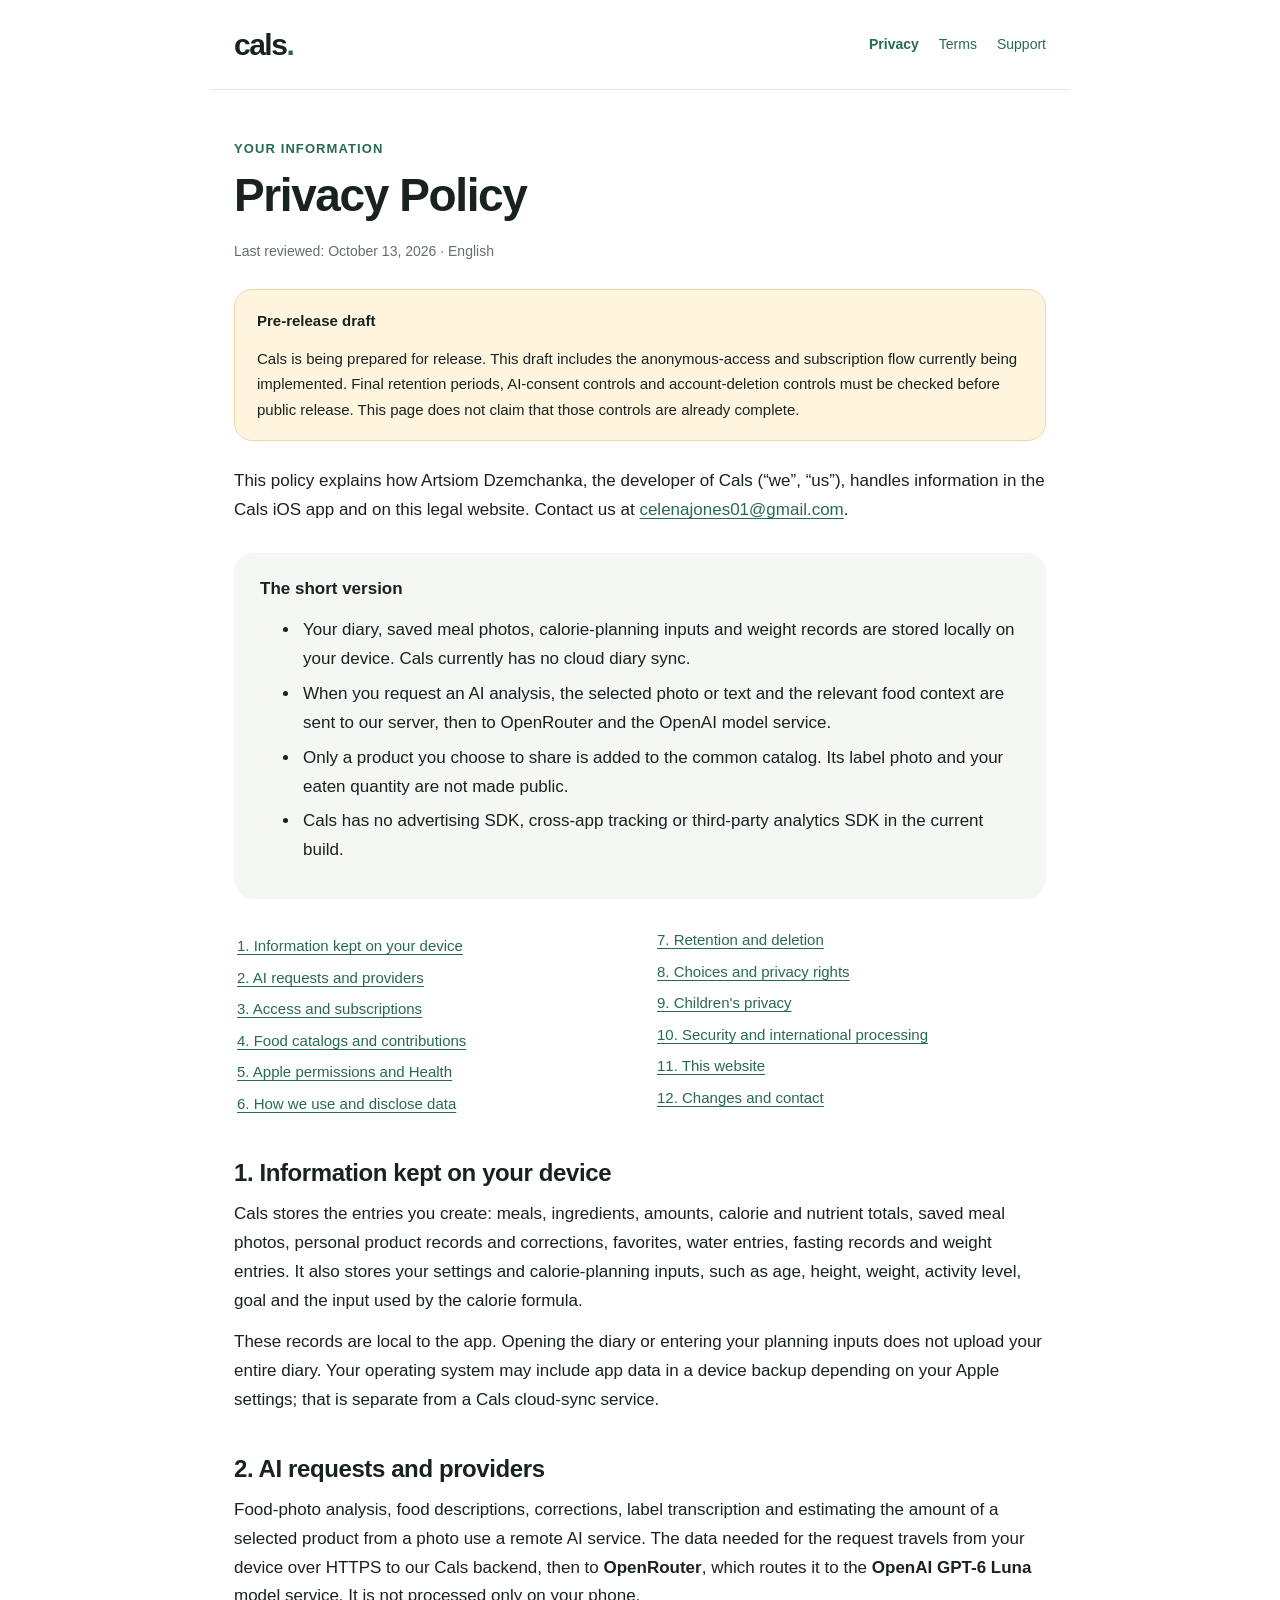
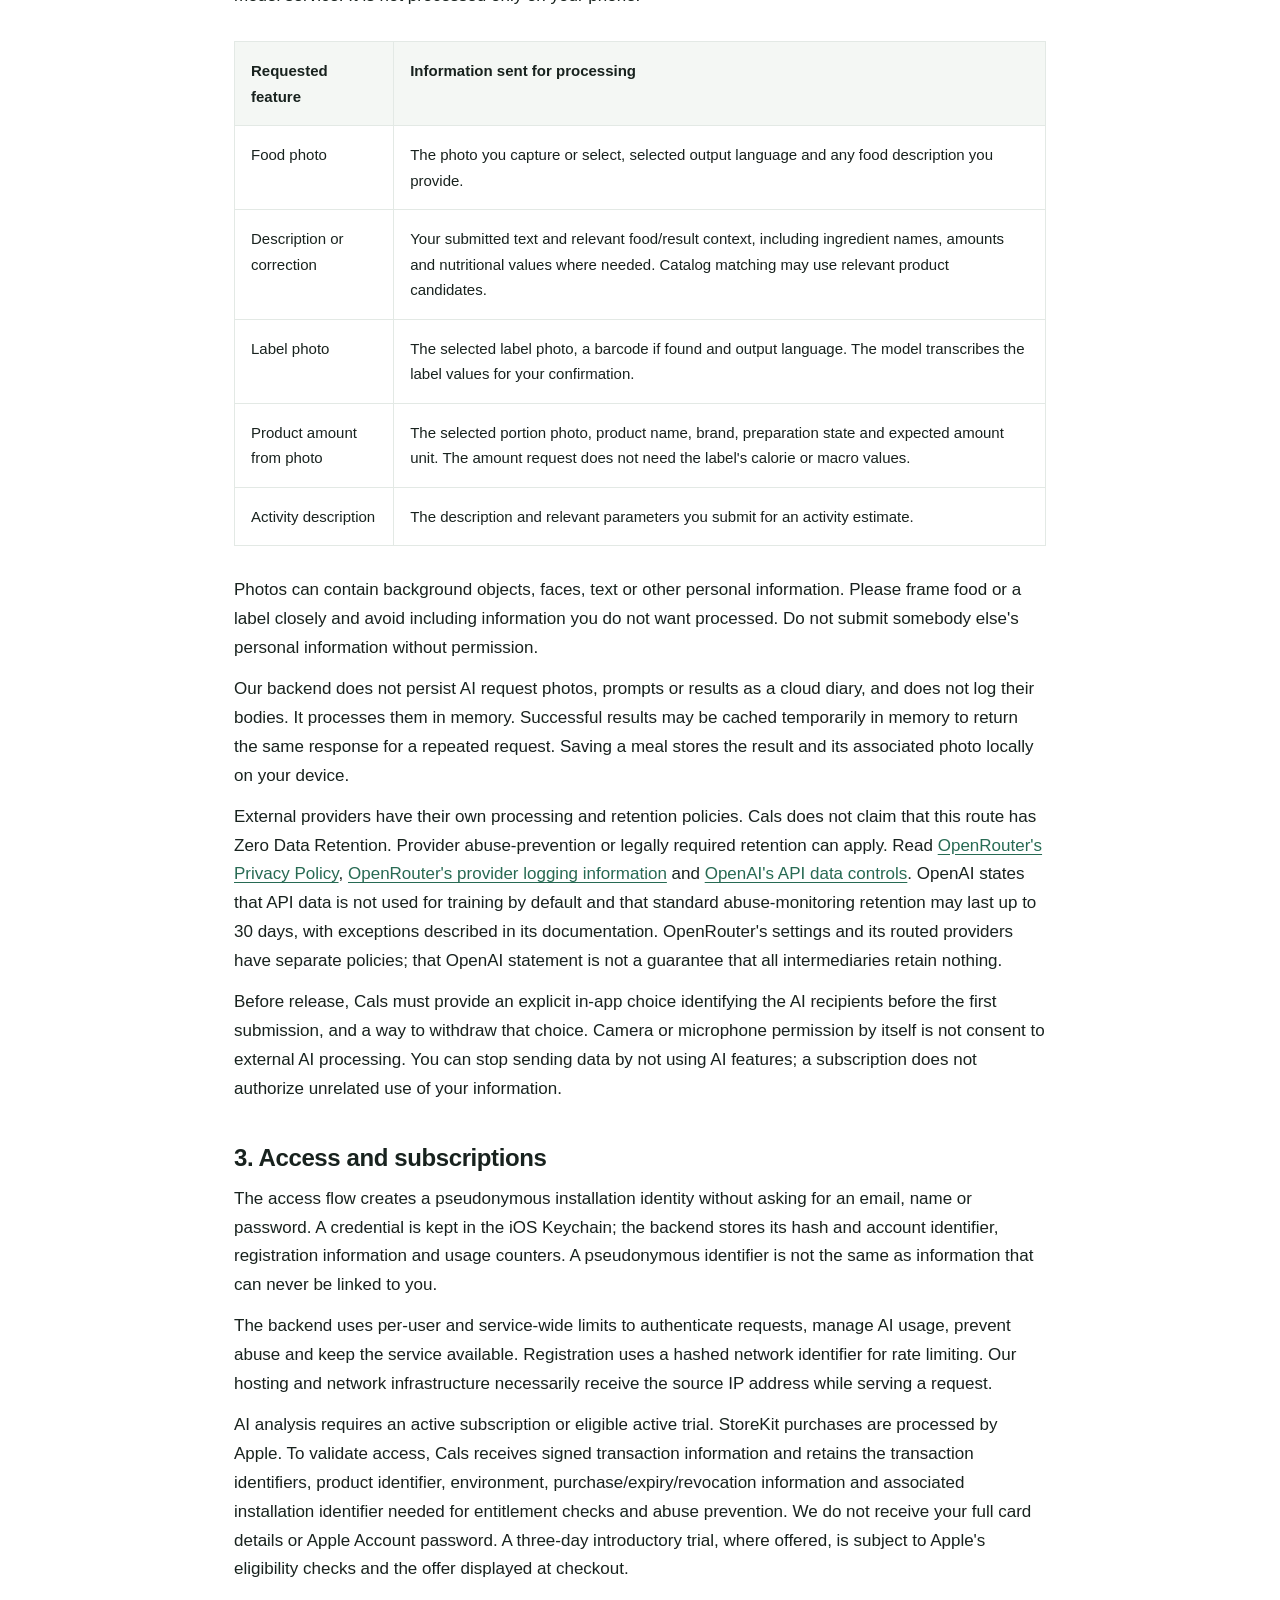
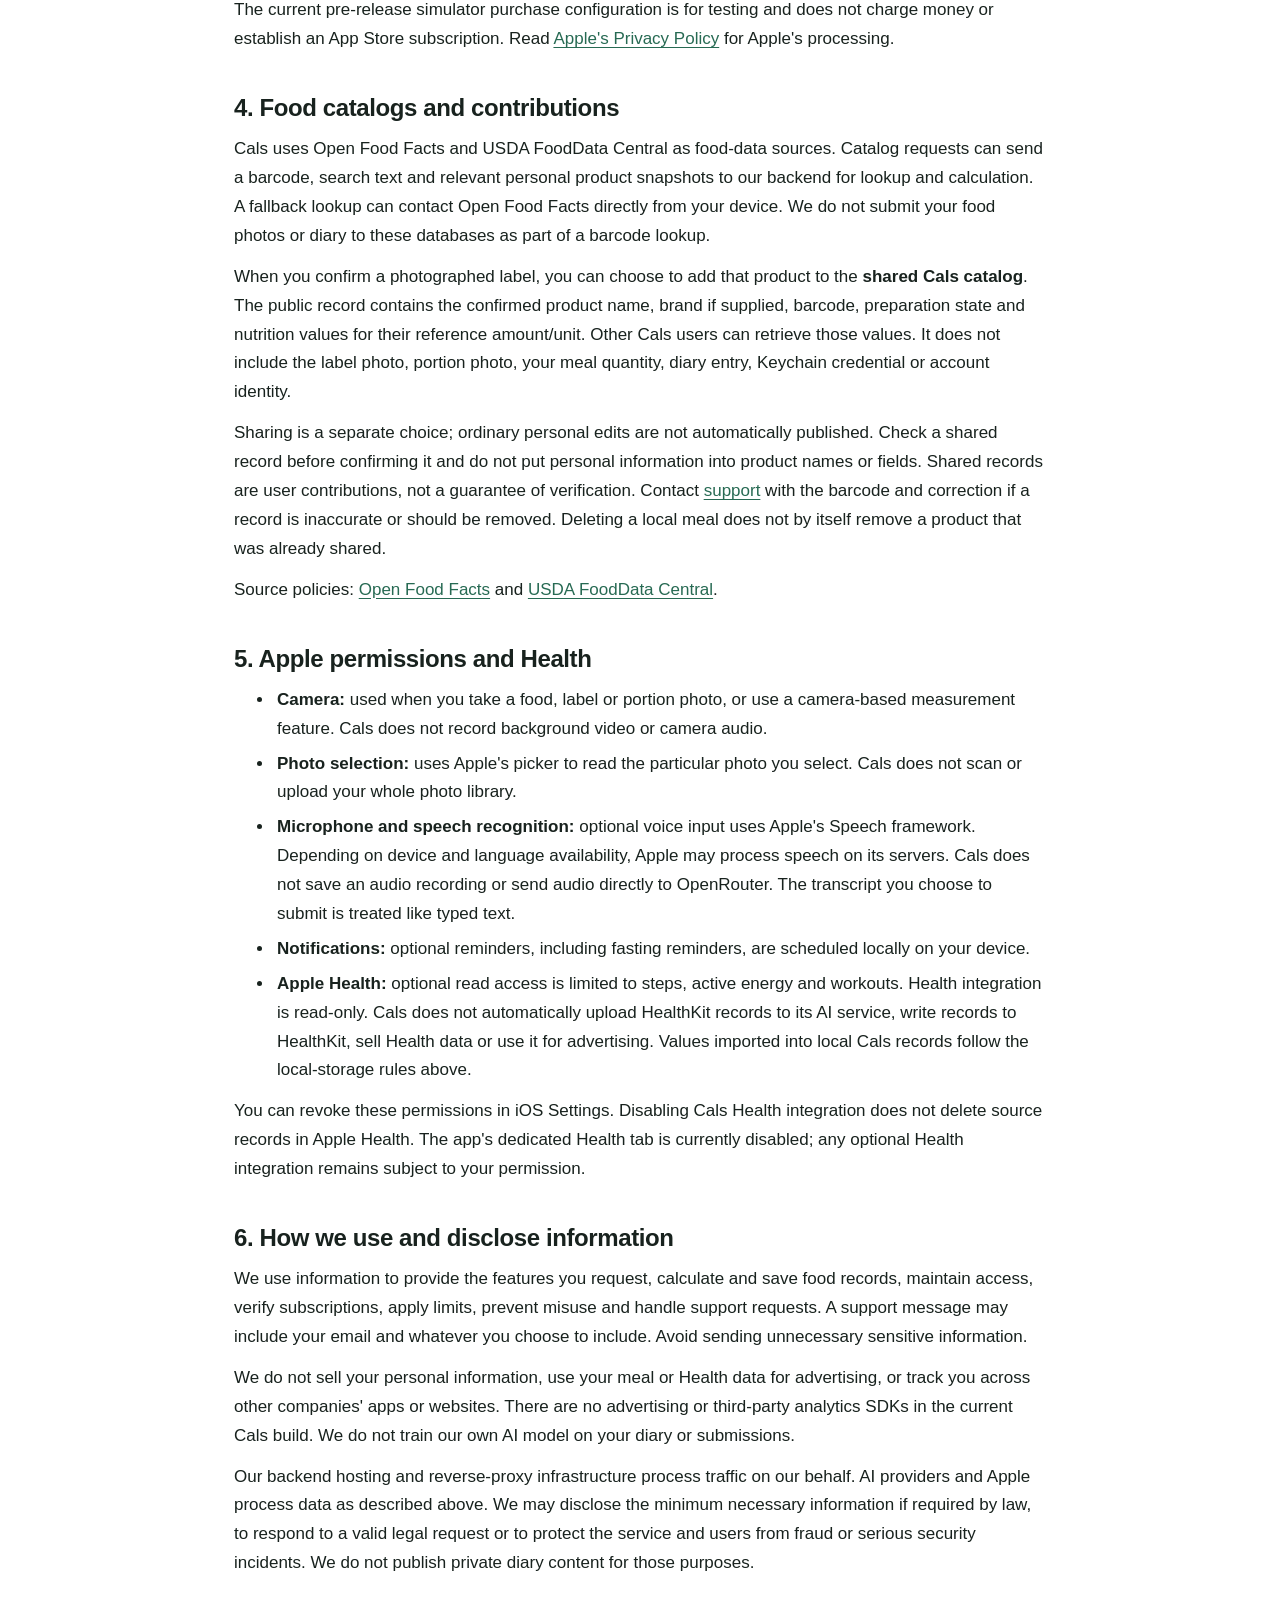
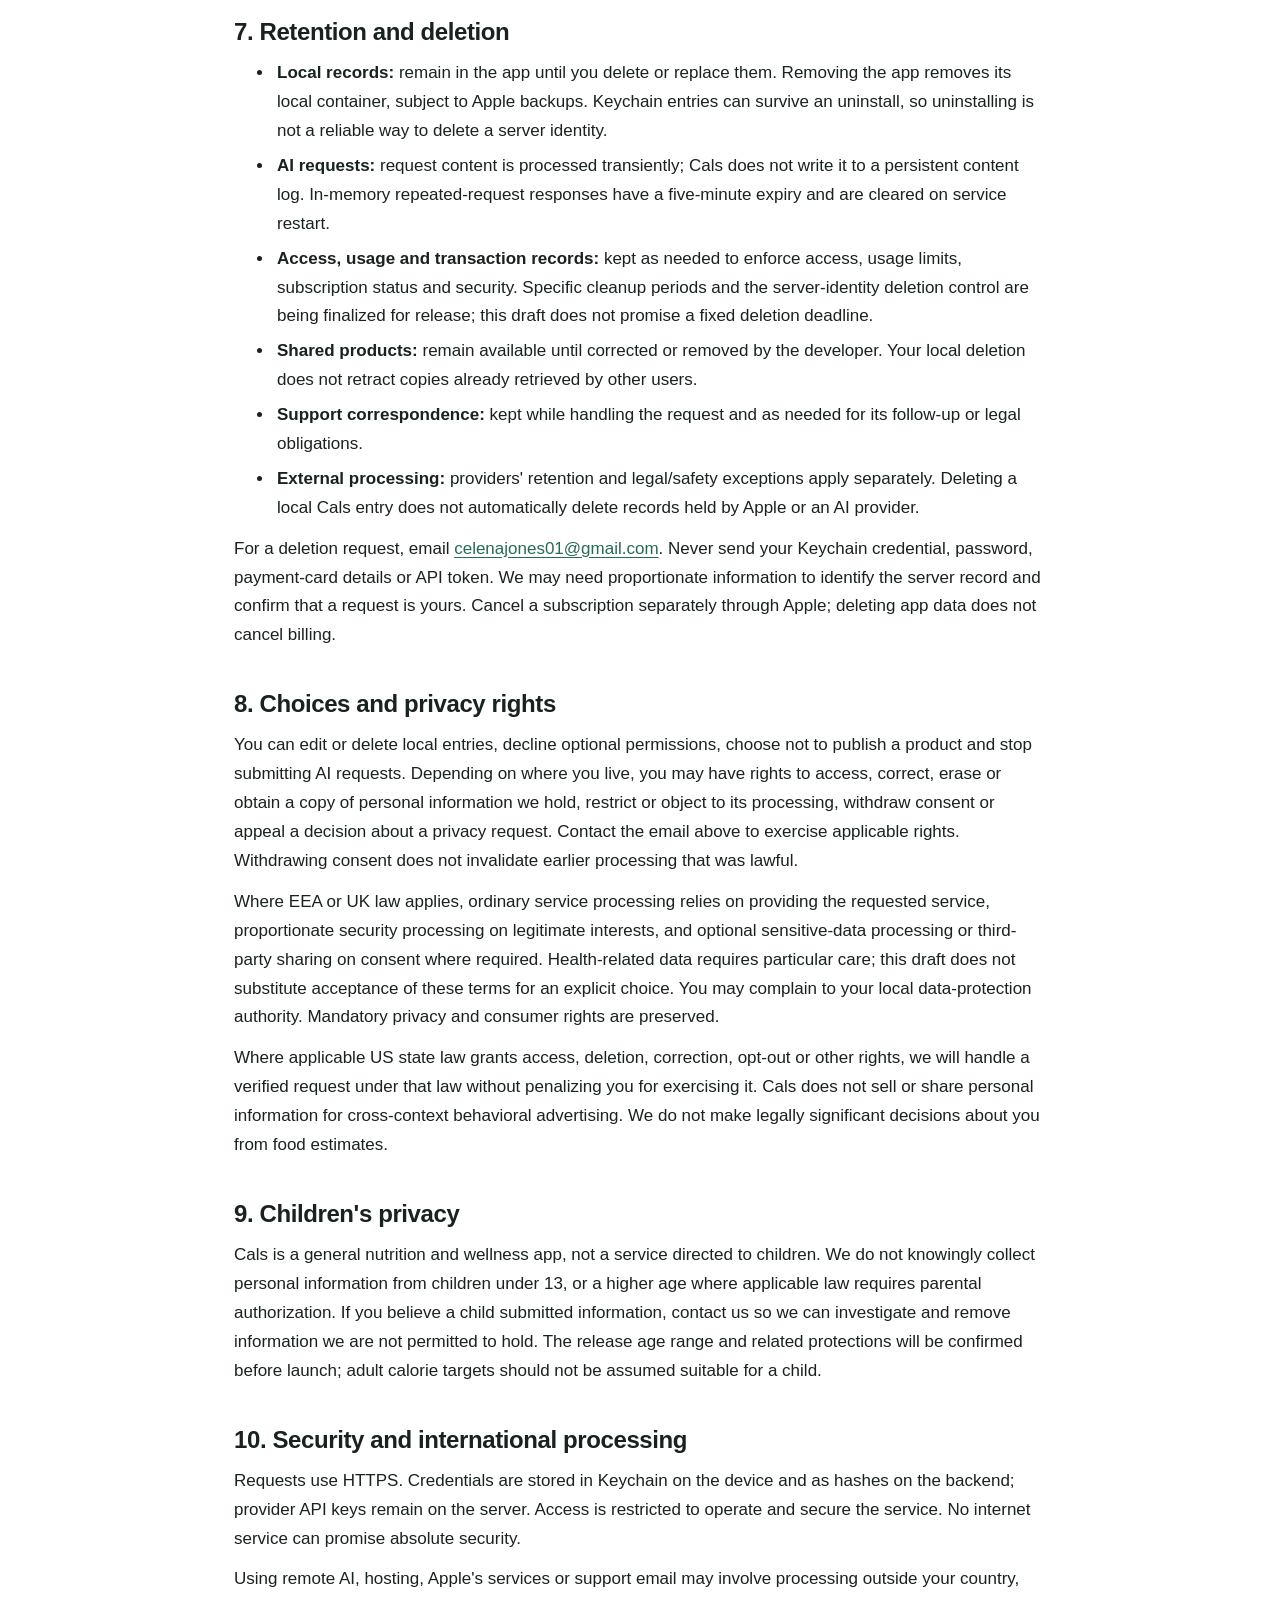
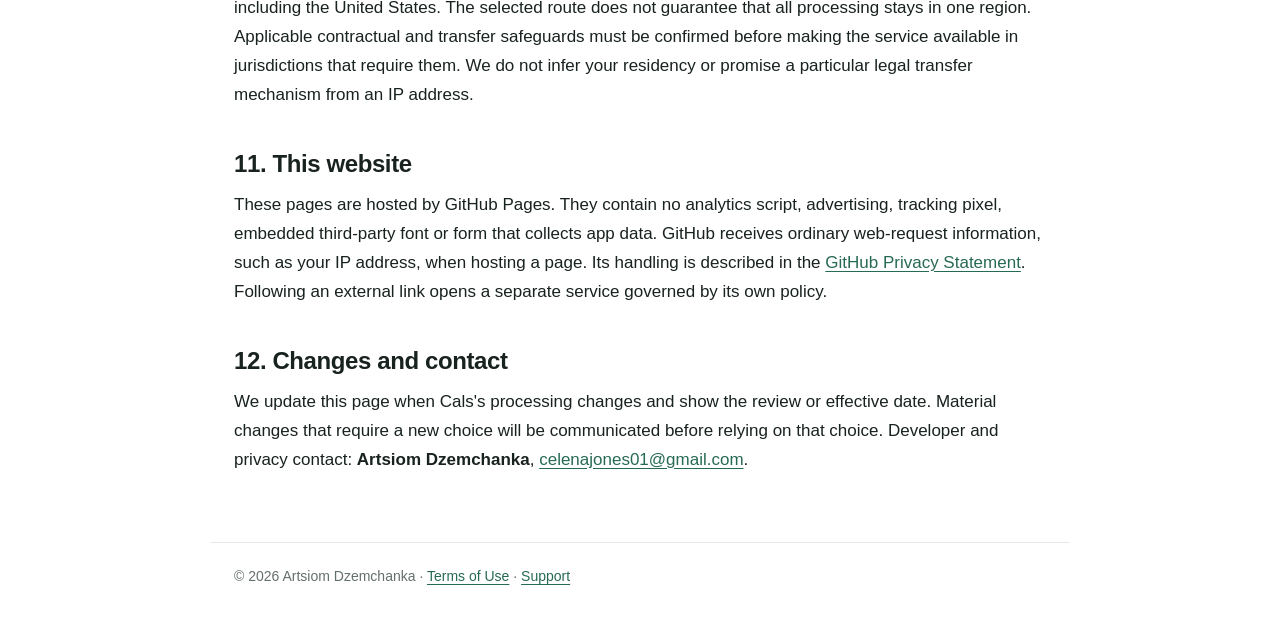
==== privacy.html @ bc52d208 "Publish Cals pre-release privacy, terms and support pages" ====
<!doctype html>
<html lang="en">
<head>
  <meta charset="utf-8"><meta name="viewport" content="width=device-width, initial-scale=1">
  <meta name="description" content="How the Cals nutrition app handles local diary data, AI requests, product contributions and subscriptions.">
  <meta name="robots" content="noindex, nofollow"><meta name="referrer" content="no-referrer">
  <title>Cals · Privacy Policy</title><link rel="stylesheet" href="styles.css">
</head>
<body>
<a class="skip" href="#main">Skip to content</a>
<header><a class="brand" href="index.html">cals<span>.</span></a><nav aria-label="Main"><a href="privacy.html" aria-current="page">Privacy</a><a href="terms.html">Terms</a><a href="support.html">Support</a></nav></header>
<main id="main">
<p class="eyebrow">Your information</p><h1>Privacy Policy</h1>
<p class="meta">Last reviewed: October 13, 2026 · English</p>
<div class="notice"><strong>Pre-release draft</strong><p>Cals is being prepared for release. This draft includes the anonymous-access and subscription flow currently being implemented. Final retention periods, AI-consent controls and account-deletion controls must be checked before public release. This page does not claim that those controls are already complete.</p></div>
<p>This policy explains how Artsiom Dzemchanka, the developer of Cals (“we”, “us”), handles information in the Cals iOS app and on this legal website. Contact us at <a href="mailto:celenajones01@gmail.com">celenajones01@gmail.com</a>.</p>
<div class="summary"><p><strong>The short version</strong></p><ul><li>Your diary, saved meal photos, calorie-planning inputs and weight records are stored locally on your device. Cals currently has no cloud diary sync.</li><li>When you request an AI analysis, the selected photo or text and the relevant food context are sent to our server, then to OpenRouter and the OpenAI model service.</li><li>Only a product you choose to share is added to the common catalog. Its label photo and your eaten quantity are not made public.</li><li>Cals has no advertising SDK, cross-app tracking or third-party analytics SDK in the current build.</li></ul></div>
<ul class="toc" aria-label="Contents"><li><a href="#local">1. Information kept on your device</a></li><li><a href="#ai">2. AI requests and providers</a></li><li><a href="#access">3. Access and subscriptions</a></li><li><a href="#catalog">4. Food catalogs and contributions</a></li><li><a href="#permissions">5. Apple permissions and Health</a></li><li><a href="#use">6. How we use and disclose data</a></li><li><a href="#retention">7. Retention and deletion</a></li><li><a href="#rights">8. Choices and privacy rights</a></li><li><a href="#children">9. Children's privacy</a></li><li><a href="#transfers">10. Security and international processing</a></li><li><a href="#website">11. This website</a></li><li><a href="#changes">12. Changes and contact</a></li></ul>
<section id="local"><h2>1. Information kept on your device</h2>
<p>Cals stores the entries you create: meals, ingredients, amounts, calorie and nutrient totals, saved meal photos, personal product records and corrections, favorites, water entries, fasting records and weight entries. It also stores your settings and calorie-planning inputs, such as age, height, weight, activity level, goal and the input used by the calorie formula.</p>
<p>These records are local to the app. Opening the diary or entering your planning inputs does not upload your entire diary. Your operating system may include app data in a device backup depending on your Apple settings; that is separate from a Cals cloud-sync service.</p>
</section>
<section id="ai"><h2>2. AI requests and providers</h2>
<p>Food-photo analysis, food descriptions, corrections, label transcription and estimating the amount of a selected product from a photo use a remote AI service. The data needed for the request travels from your device over HTTPS to our Cals backend, then to <strong>OpenRouter</strong>, which routes it to the <strong>OpenAI GPT-6 Luna</strong> model service. It is not processed only on your phone.</p>
<div class="table-wrap"><table><thead><tr><th>Requested feature</th><th>Information sent for processing</th></tr></thead><tbody>
<tr><td>Food photo</td><td>The photo you capture or select, selected output language and any food description you provide.</td></tr>
<tr><td>Description or correction</td><td>Your submitted text and relevant food/result context, including ingredient names, amounts and nutritional values where needed. Catalog matching may use relevant product candidates.</td></tr>
<tr><td>Label photo</td><td>The selected label photo, a barcode if found and output language. The model transcribes the label values for your confirmation.</td></tr>
<tr><td>Product amount from photo</td><td>The selected portion photo, product name, brand, preparation state and expected amount unit. The amount request does not need the label's calorie or macro values.</td></tr>
<tr><td>Activity description</td><td>The description and relevant parameters you submit for an activity estimate.</td></tr>
</tbody></table></div>
<p>Photos can contain background objects, faces, text or other personal information. Please frame food or a label closely and avoid including information you do not want processed. Do not submit somebody else's personal information without permission.</p>
<p>Our backend does not persist AI request photos, prompts or results as a cloud diary, and does not log their bodies. It processes them in memory. Successful results may be cached temporarily in memory to return the same response for a repeated request. Saving a meal stores the result and its associated photo locally on your device.</p>
<p>External providers have their own processing and retention policies. Cals does not claim that this route has Zero Data Retention. Provider abuse-prevention or legally required retention can apply. Read <a href="https://openrouter.ai/privacy">OpenRouter's Privacy Policy</a>, <a href="https://openrouter.ai/docs/guides/privacy/provider-logging">OpenRouter's provider logging information</a> and <a href="https://developers.openai.com/api/docs/guides/your-data">OpenAI's API data controls</a>. OpenAI states that API data is not used for training by default and that standard abuse-monitoring retention may last up to 30 days, with exceptions described in its documentation. OpenRouter's settings and its routed providers have separate policies; that OpenAI statement is not a guarantee that all intermediaries retain nothing.</p>
<p>Before release, Cals must provide an explicit in-app choice identifying the AI recipients before the first submission, and a way to withdraw that choice. Camera or microphone permission by itself is not consent to external AI processing. You can stop sending data by not using AI features; a subscription does not authorize unrelated use of your information.</p>
</section>
<section id="access"><h2>3. Access and subscriptions</h2>
<p>The access flow creates a pseudonymous installation identity without asking for an email, name or password. A credential is kept in the iOS Keychain; the backend stores its hash and account identifier, registration information and usage counters. A pseudonymous identifier is not the same as information that can never be linked to you.</p>
<p>The backend uses per-user and service-wide limits to authenticate requests, manage AI usage, prevent abuse and keep the service available. Registration uses a hashed network identifier for rate limiting. Our hosting and network infrastructure necessarily receive the source IP address while serving a request.</p>
<p>AI analysis requires an active subscription or eligible active trial. StoreKit purchases are processed by Apple. To validate access, Cals receives signed transaction information and retains the transaction identifiers, product identifier, environment, purchase/expiry/revocation information and associated installation identifier needed for entitlement checks and abuse prevention. We do not receive your full card details or Apple Account password. A three-day introductory trial, where offered, is subject to Apple's eligibility checks and the offer displayed at checkout.</p>
<p>The current pre-release simulator purchase configuration is for testing and does not charge money or establish an App Store subscription. Read <a href="https://www.apple.com/legal/privacy/">Apple's Privacy Policy</a> for Apple's processing.</p>
</section>
<section id="catalog"><h2>4. Food catalogs and contributions</h2>
<p>Cals uses Open Food Facts and USDA FoodData Central as food-data sources. Catalog requests can send a barcode, search text and relevant personal product snapshots to our backend for lookup and calculation. A fallback lookup can contact Open Food Facts directly from your device. We do not submit your food photos or diary to these databases as part of a barcode lookup.</p>
<p>When you confirm a photographed label, you can choose to add that product to the <strong>shared Cals catalog</strong>. The public record contains the confirmed product name, brand if supplied, barcode, preparation state and nutrition values for their reference amount/unit. Other Cals users can retrieve those values. It does not include the label photo, portion photo, your meal quantity, diary entry, Keychain credential or account identity.</p>
<p>Sharing is a separate choice; ordinary personal edits are not automatically published. Check a shared record before confirming it and do not put personal information into product names or fields. Shared records are user contributions, not a guarantee of verification. Contact <a href="mailto:celenajones01@gmail.com?subject=Cals%20catalog%20record">support</a> with the barcode and correction if a record is inaccurate or should be removed. Deleting a local meal does not by itself remove a product that was already shared.</p>
<p>Source policies: <a href="https://world.openfoodfacts.org/privacy">Open Food Facts</a> and <a href="https://fdc.nal.usda.gov/">USDA FoodData Central</a>.</p>
</section>
<section id="permissions"><h2>5. Apple permissions and Health</h2>
<ul><li><strong>Camera:</strong> used when you take a food, label or portion photo, or use a camera-based measurement feature. Cals does not record background video or camera audio.</li><li><strong>Photo selection:</strong> uses Apple's picker to read the particular photo you select. Cals does not scan or upload your whole photo library.</li><li><strong>Microphone and speech recognition:</strong> optional voice input uses Apple's Speech framework. Depending on device and language availability, Apple may process speech on its servers. Cals does not save an audio recording or send audio directly to OpenRouter. The transcript you choose to submit is treated like typed text.</li><li><strong>Notifications:</strong> optional reminders, including fasting reminders, are scheduled locally on your device.</li><li><strong>Apple Health:</strong> optional read access is limited to steps, active energy and workouts. Health integration is read-only. Cals does not automatically upload HealthKit records to its AI service, write records to HealthKit, sell Health data or use it for advertising. Values imported into local Cals records follow the local-storage rules above.</li></ul>
<p>You can revoke these permissions in iOS Settings. Disabling Cals Health integration does not delete source records in Apple Health. The app's dedicated Health tab is currently disabled; any optional Health integration remains subject to your permission.</p>
</section>
<section id="use"><h2>6. How we use and disclose information</h2>
<p>We use information to provide the features you request, calculate and save food records, maintain access, verify subscriptions, apply limits, prevent misuse and handle support requests. A support message may include your email and whatever you choose to include. Avoid sending unnecessary sensitive information.</p>
<p>We do not sell your personal information, use your meal or Health data for advertising, or track you across other companies' apps or websites. There are no advertising or third-party analytics SDKs in the current Cals build. We do not train our own AI model on your diary or submissions.</p>
<p>Our backend hosting and reverse-proxy infrastructure process traffic on our behalf. AI providers and Apple process data as described above. We may disclose the minimum necessary information if required by law, to respond to a valid legal request or to protect the service and users from fraud or serious security incidents. We do not publish private diary content for those purposes.</p>
</section>
<section id="retention"><h2>7. Retention and deletion</h2>
<ul><li><strong>Local records:</strong> remain in the app until you delete or replace them. Removing the app removes its local container, subject to Apple backups. Keychain entries can survive an uninstall, so uninstalling is not a reliable way to delete a server identity.</li><li><strong>AI requests:</strong> request content is processed transiently; Cals does not write it to a persistent content log. In-memory repeated-request responses have a five-minute expiry and are cleared on service restart.</li><li><strong>Access, usage and transaction records:</strong> kept as needed to enforce access, usage limits, subscription status and security. Specific cleanup periods and the server-identity deletion control are being finalized for release; this draft does not promise a fixed deletion deadline.</li><li><strong>Shared products:</strong> remain available until corrected or removed by the developer. Your local deletion does not retract copies already retrieved by other users.</li><li><strong>Support correspondence:</strong> kept while handling the request and as needed for its follow-up or legal obligations.</li><li><strong>External processing:</strong> providers' retention and legal/safety exceptions apply separately. Deleting a local Cals entry does not automatically delete records held by Apple or an AI provider.</li></ul>
<p>For a deletion request, email <a href="mailto:celenajones01@gmail.com?subject=Cals%20privacy%20request">celenajones01@gmail.com</a>. Never send your Keychain credential, password, payment-card details or API token. We may need proportionate information to identify the server record and confirm that a request is yours. Cancel a subscription separately through Apple; deleting app data does not cancel billing.</p>
</section>
<section id="rights"><h2>8. Choices and privacy rights</h2>
<p>You can edit or delete local entries, decline optional permissions, choose not to publish a product and stop submitting AI requests. Depending on where you live, you may have rights to access, correct, erase or obtain a copy of personal information we hold, restrict or object to its processing, withdraw consent or appeal a decision about a privacy request. Contact the email above to exercise applicable rights. Withdrawing consent does not invalidate earlier processing that was lawful.</p>
<p>Where EEA or UK law applies, ordinary service processing relies on providing the requested service, proportionate security processing on legitimate interests, and optional sensitive-data processing or third-party sharing on consent where required. Health-related data requires particular care; this draft does not substitute acceptance of these terms for an explicit choice. You may complain to your local data-protection authority. Mandatory privacy and consumer rights are preserved.</p>
<p>Where applicable US state law grants access, deletion, correction, opt-out or other rights, we will handle a verified request under that law without penalizing you for exercising it. Cals does not sell or share personal information for cross-context behavioral advertising. We do not make legally significant decisions about you from food estimates.</p>
</section>
<section id="children"><h2>9. Children's privacy</h2>
<p>Cals is a general nutrition and wellness app, not a service directed to children. We do not knowingly collect personal information from children under 13, or a higher age where applicable law requires parental authorization. If you believe a child submitted information, contact us so we can investigate and remove information we are not permitted to hold. The release age range and related protections will be confirmed before launch; adult calorie targets should not be assumed suitable for a child.</p>
</section>
<section id="transfers"><h2>10. Security and international processing</h2>
<p>Requests use HTTPS. Credentials are stored in Keychain on the device and as hashes on the backend; provider API keys remain on the server. Access is restricted to operate and secure the service. No internet service can promise absolute security.</p>
<p>Using remote AI, hosting, Apple's services or support email may involve processing outside your country, including the United States. The selected route does not guarantee that all processing stays in one region. Applicable contractual and transfer safeguards must be confirmed before making the service available in jurisdictions that require them. We do not infer your residency or promise a particular legal transfer mechanism from an IP address.</p>
</section>
<section id="website"><h2>11. This website</h2>
<p>These pages are hosted by GitHub Pages. They contain no analytics script, advertising, tracking pixel, embedded third-party font or form that collects app data. GitHub receives ordinary web-request information, such as your IP address, when hosting a page. Its handling is described in the <a href="https://docs.github.com/en/site-policy/privacy-policies/github-general-privacy-statement">GitHub Privacy Statement</a>. Following an external link opens a separate service governed by its own policy.</p>
</section>
<section id="changes"><h2>12. Changes and contact</h2>
<p>We update this page when Cals's processing changes and show the review or effective date. Material changes that require a new choice will be communicated before relying on that choice. Developer and privacy contact: <strong>Artsiom Dzemchanka</strong>, <a href="mailto:celenajones01@gmail.com">celenajones01@gmail.com</a>.</p>
</section>
</main><footer>© 2026 Artsiom Dzemchanka · <a href="terms.html">Terms of Use</a> · <a href="support.html">Support</a></footer>
</body></html>
---- styles.css ----
:root { color-scheme: light; --ink: #18221e; --muted: #64706a; --green: #276a53; --line: #e3e9e5; --paper: #fff; --wash: #f4f7f4; }
* { box-sizing: border-box; }
html { scroll-behavior: smooth; }
body { margin: 0; color: var(--ink); background: var(--paper); font: 17px/1.7 -apple-system, BlinkMacSystemFont, "Segoe UI", sans-serif; }
a { color: var(--green); text-underline-offset: 3px; overflow-wrap: anywhere; }
a:hover { text-decoration-thickness: 2px; }
a:focus-visible { outline: 3px solid #b5d7c5; outline-offset: 4px; border-radius: 4px; }
.skip { position: absolute; left: -10000px; }
.skip:focus { left: 1rem; top: 1rem; background: white; padding: .5rem 1rem; z-index: 2; }
header, main, footer { max-width: 860px; margin: 0 auto; padding-left: 24px; padding-right: 24px; }
header { display: flex; align-items: center; justify-content: space-between; gap: 18px; min-height: 90px; border-bottom: 1px solid var(--line); }
.brand { font-size: 30px; font-weight: 750; letter-spacing: -1.5px; color: var(--ink); text-decoration: none; }
.brand span { color: var(--green); }
nav { display: flex; flex-wrap: wrap; gap: 20px; font-size: 14px; }
nav a { text-decoration: none; padding: 8px 0; }
nav a[aria-current="page"] { font-weight: 700; }
main { padding-top: 48px; padding-bottom: 56px; }
.eyebrow { color: var(--green); font-size: 13px; font-weight: 700; letter-spacing: 1.1px; text-transform: uppercase; margin: 0 0 10px; }
h1 { font-size: clamp(32px, 6vw, 46px); line-height: 1.12; letter-spacing: -1.4px; margin: 0 0 18px; }
h2 { font-size: 24px; line-height: 1.3; letter-spacing: -.4px; margin: 38px 0 12px; }
h3 { font-size: 19px; margin: 24px 0 8px; }
p, ul, ol { margin: 12px 0; }
li { padding-left: 3px; margin: 6px 0; }
.meta, footer, .small { color: var(--muted); font-size: 14px; }
.notice { background: #fff5df; border: 1px solid #efd6a7; border-radius: 18px; padding: 18px 22px; margin: 26px 0; font-size: 15px; }
.summary { background: var(--wash); border-radius: 20px; padding: 22px 26px; margin: 28px 0; }
.summary p:first-child, .notice p:first-child { margin-top: 0; }
.summary p:last-child, .notice p:last-child { margin-bottom: 0; }
.toc { padding: 0; list-style: none; columns: 2; column-gap: 28px; font-size: 15px; }
.toc li { break-inside: avoid; }
.table-wrap { overflow-x: auto; }
table { width: 100%; border-collapse: collapse; font-size: 15px; margin: 18px 0; }
th { text-align: left; background: var(--wash); }
th, td { padding: 16px; border: 1px solid var(--line); vertical-align: top; }
.cards { display: grid; grid-template-columns: repeat(2, minmax(0, 1fr)); gap: 16px; margin: 32px 0; }
.card { display: block; padding: 24px; border: 1px solid var(--line); border-radius: 20px; text-decoration: none; color: var(--ink); }
.card:hover { background: var(--wash); }
.card strong { display: block; font-size: 21px; margin-bottom: 8px; }
.card span { font-size: 15px; color: var(--muted); }
footer { padding-top: 22px; padding-bottom: 28px; border-top: 1px solid var(--line); }
section { scroll-margin-top: 24px; }
@media (max-width: 560px) { body { font-size: 16px; } header { align-items: flex-start; padding-top: 18px; padding-bottom: 18px; min-height: 0; } nav { max-width: 220px; justify-content: flex-end; gap: 5px 16px; } main { padding-top: 32px; } .toc { columns: 1; } .cards { grid-template-columns: 1fr; } th, td { padding: 11px; } .summary { padding: 18px; } }
@media print { header, .skip, .toc { display: none; } main { padding: 0; max-width: none; } body { font-size: 11pt; } h1 { font-size: 24pt; } h2 { break-after: avoid; font-size: 15pt; } a { color: inherit; } .notice, .summary { border: 1px solid #ccc; } }
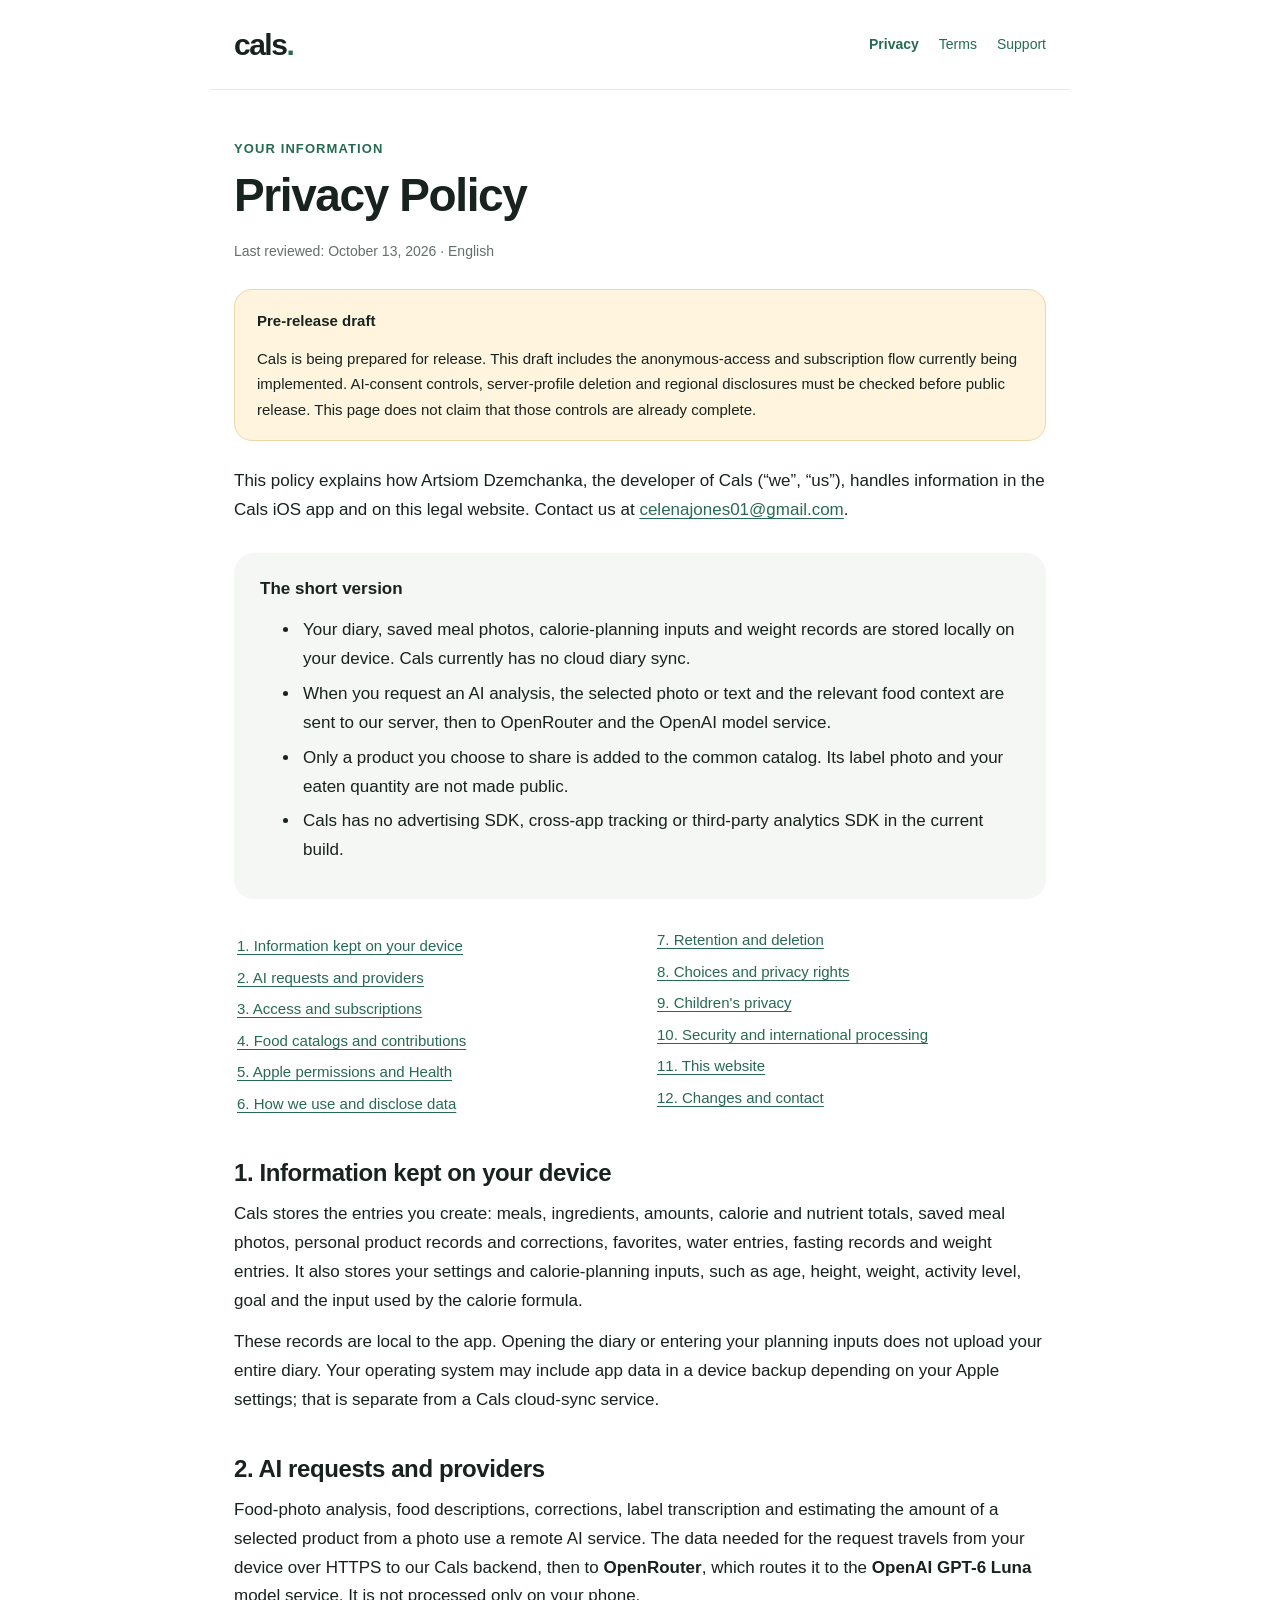
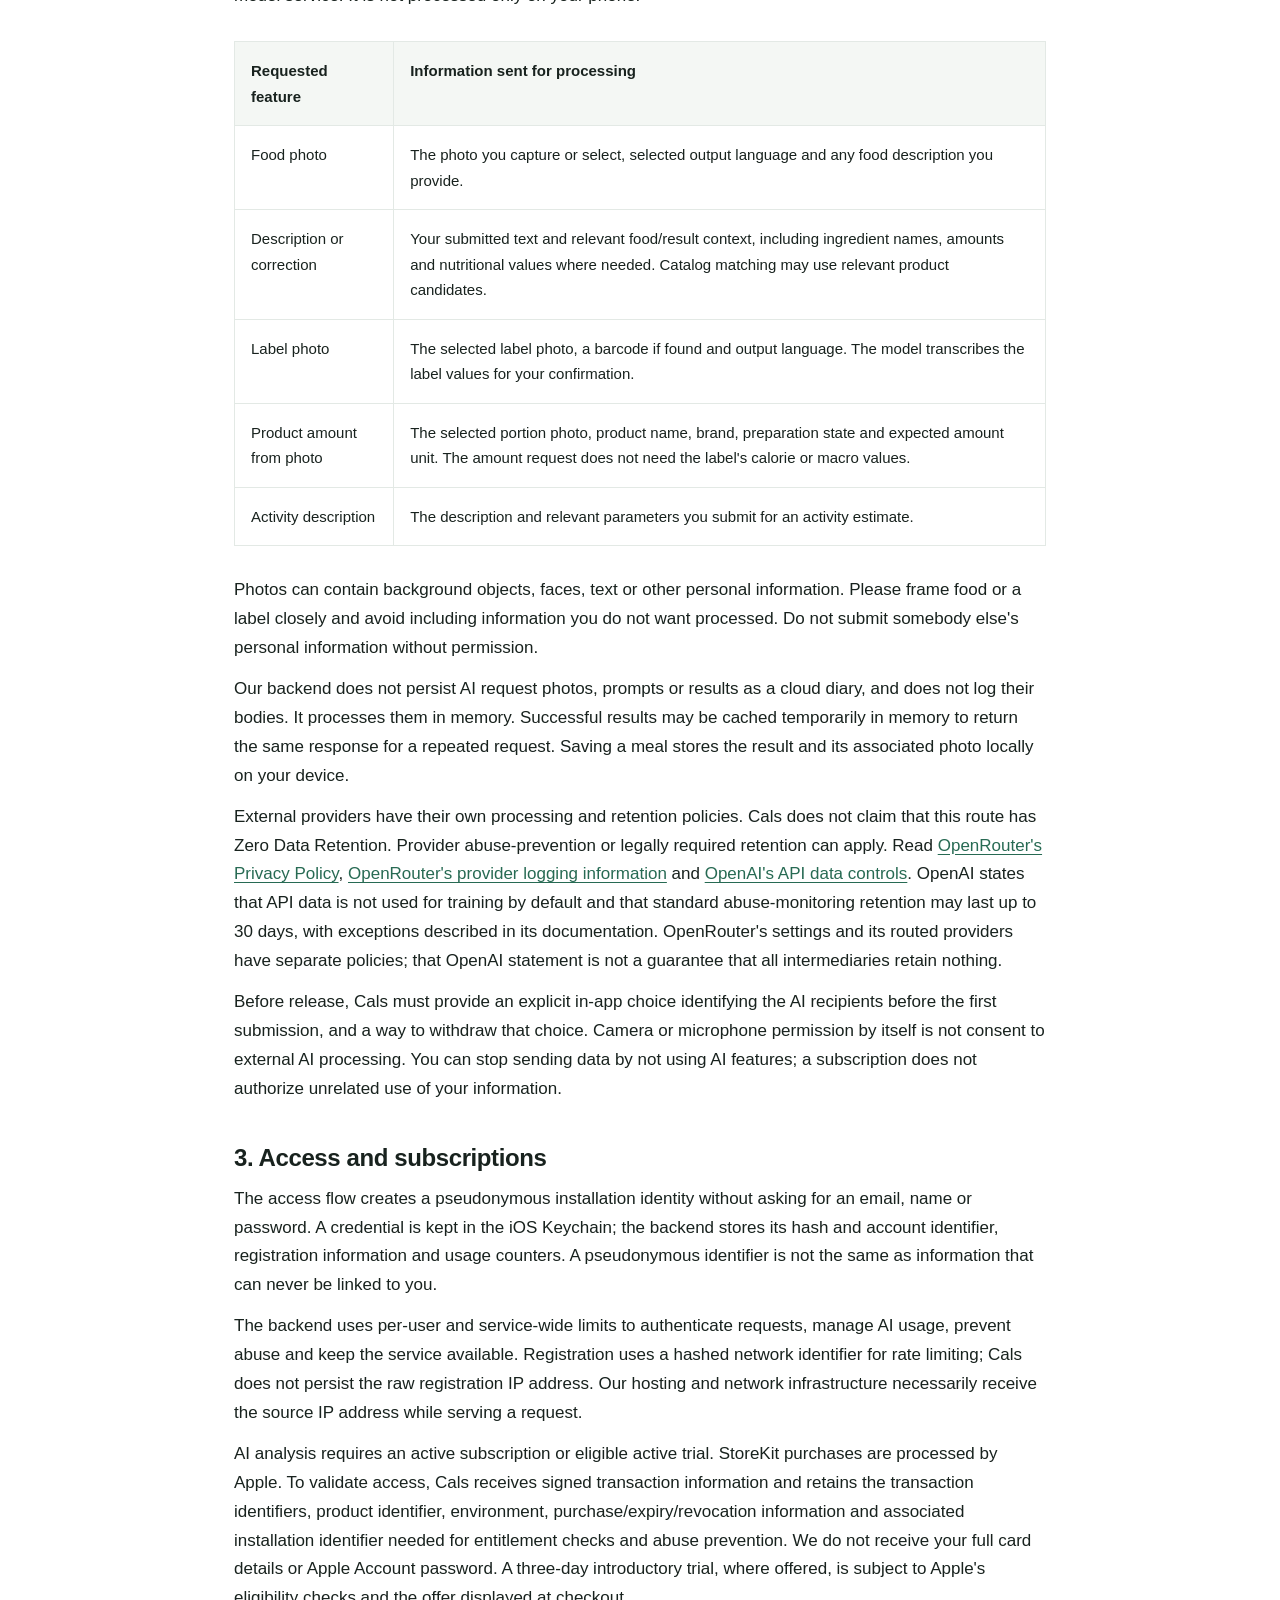
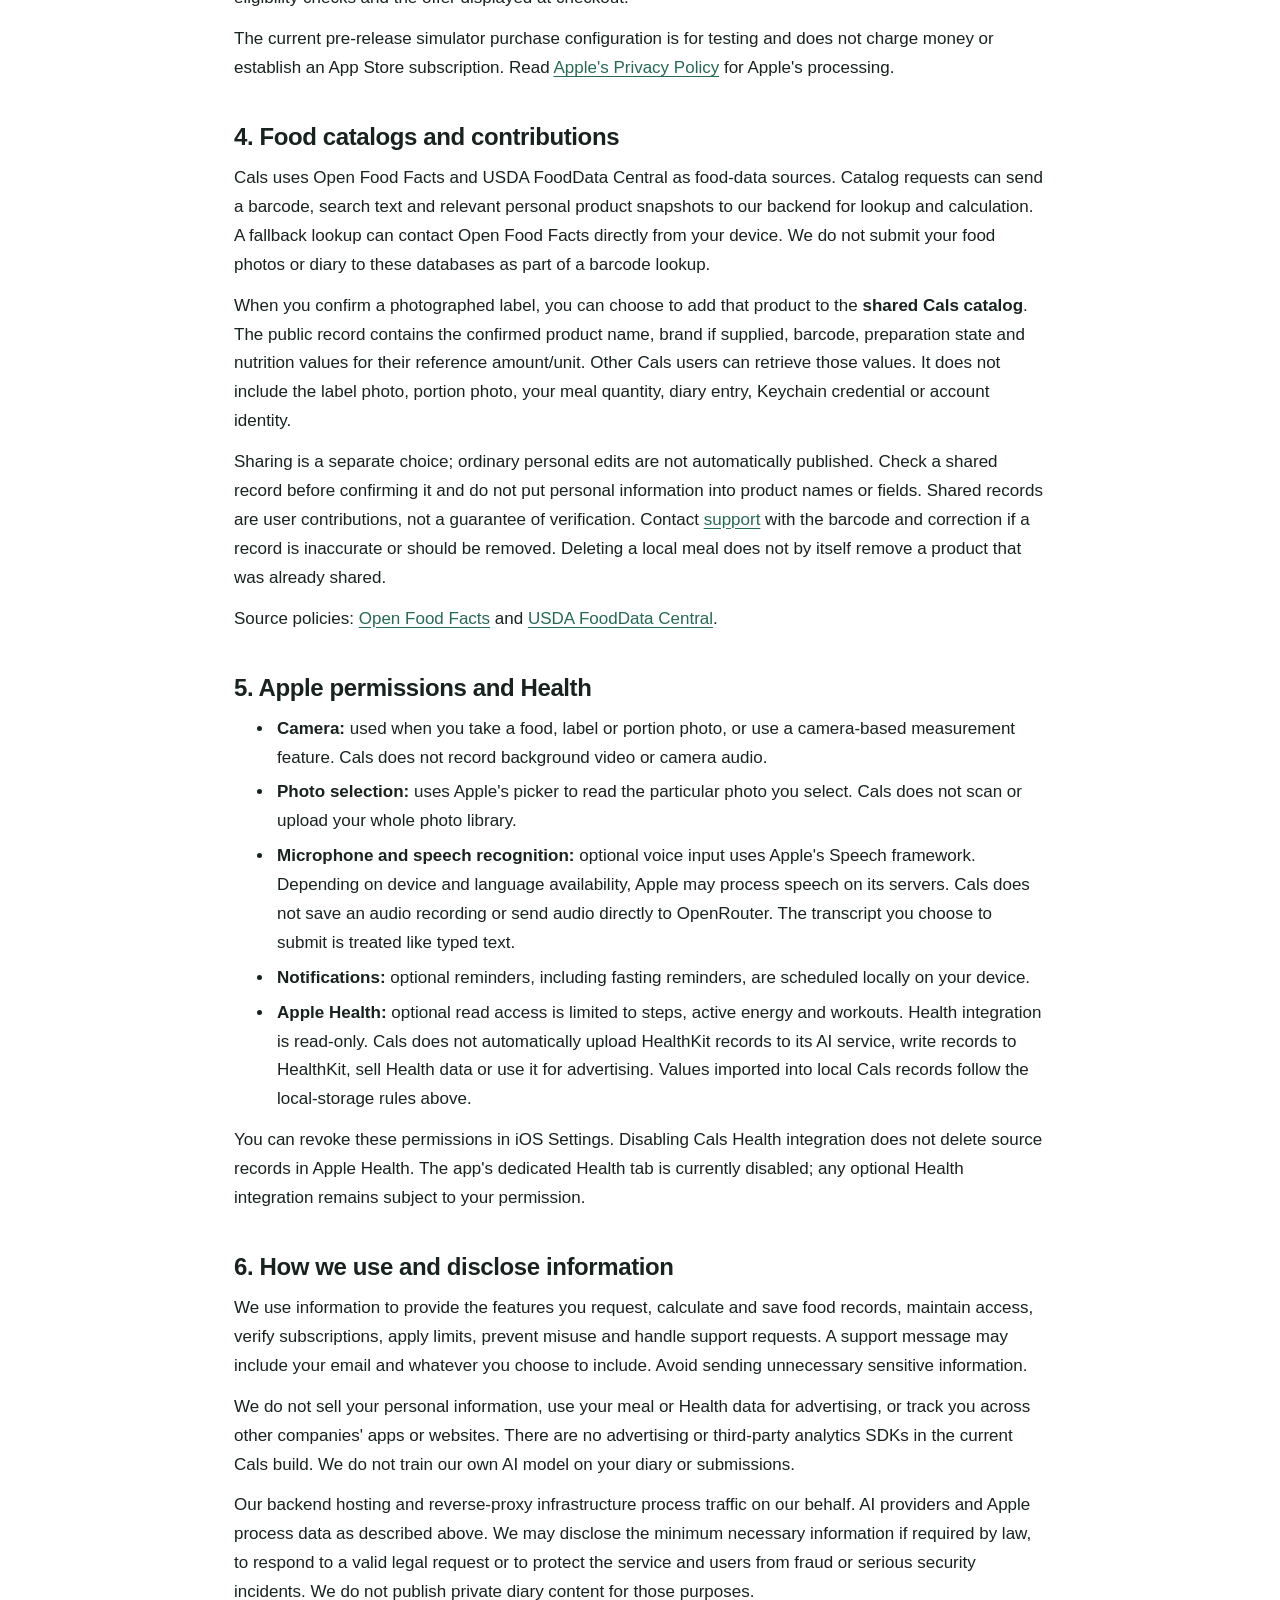
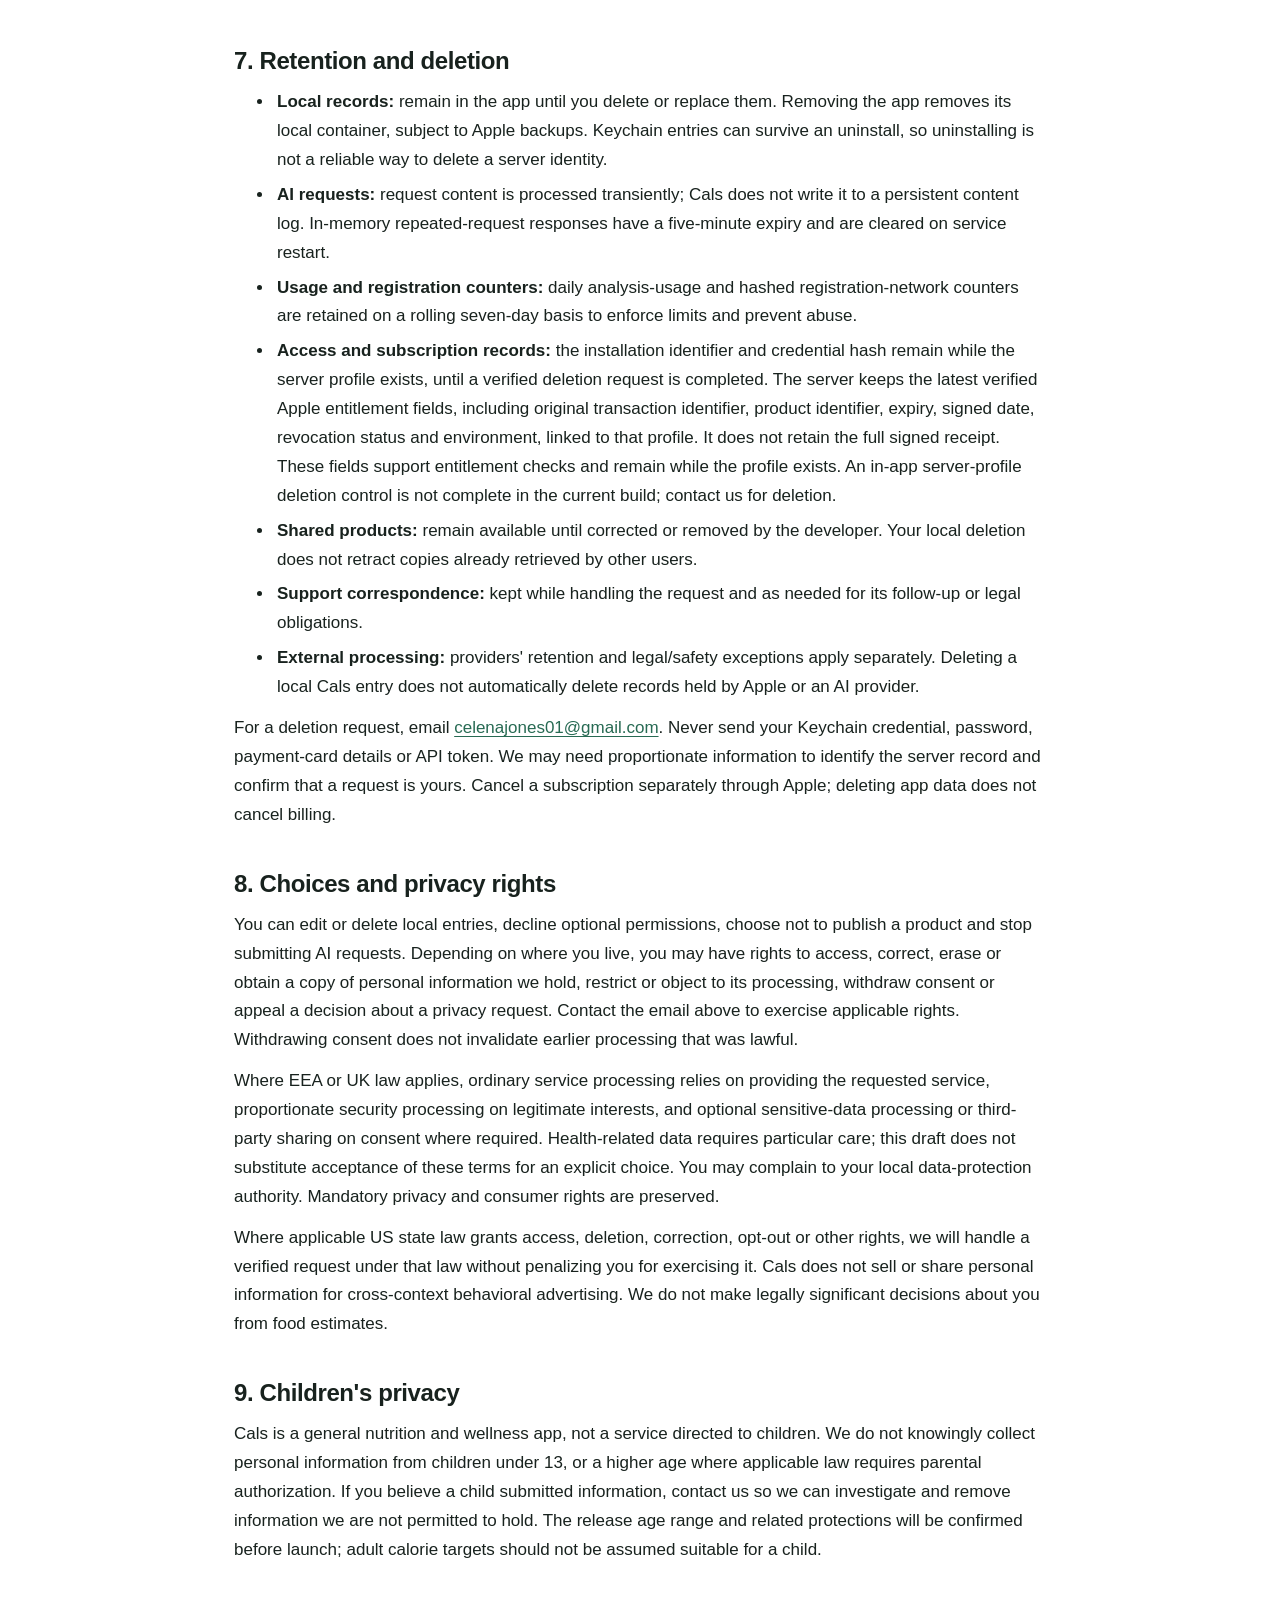
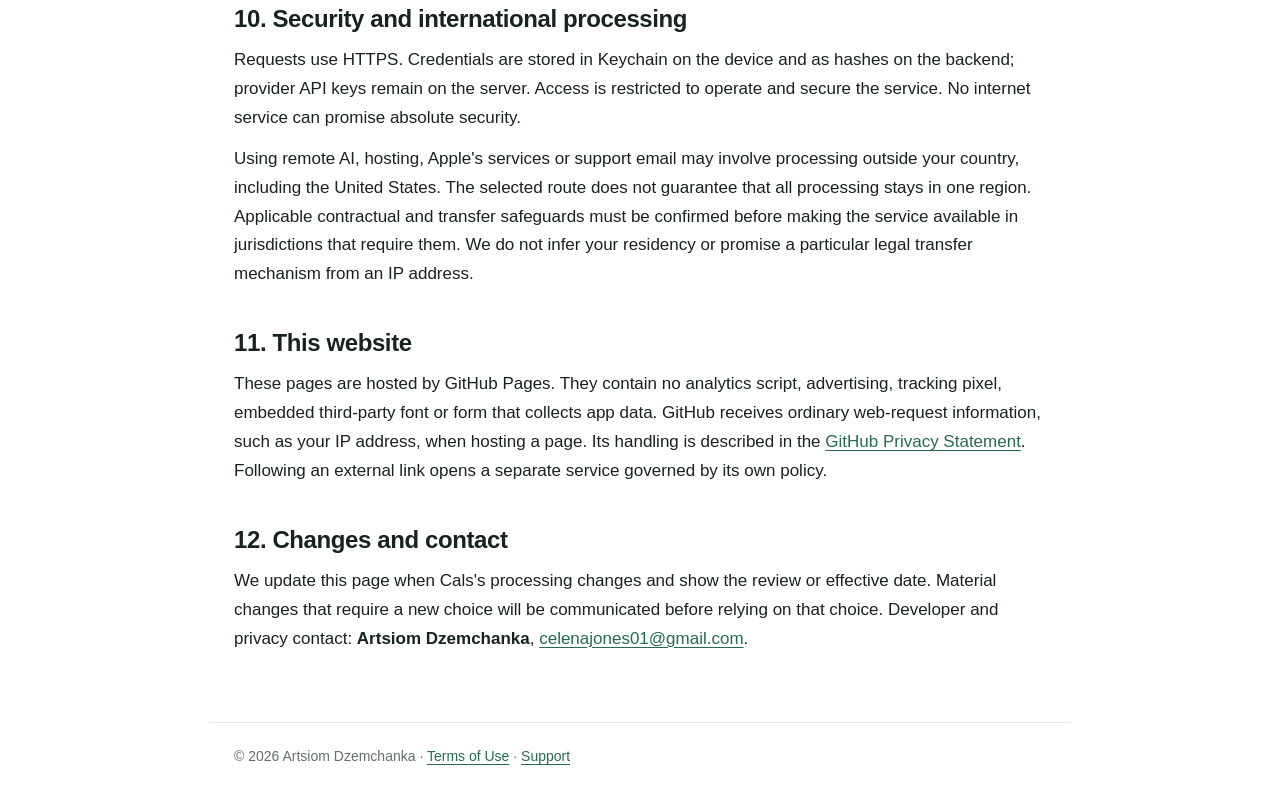
==== commit a64e4880: "Document anonymous-access record retention and deletion status" ====
--- a/privacy.html
+++ b/privacy.html
@@ -12,7 +12,7 @@
 <main id="main">
 <p class="eyebrow">Your information</p><h1>Privacy Policy</h1>
 <p class="meta">Last reviewed: October 13, 2026 · English</p>
-<div class="notice"><strong>Pre-release draft</strong><p>Cals is being prepared for release. This draft includes the anonymous-access and subscription flow currently being implemented. Final retention periods, AI-consent controls and account-deletion controls must be checked before public release. This page does not claim that those controls are already complete.</p></div>
+<div class="notice"><strong>Pre-release draft</strong><p>Cals is being prepared for release. This draft includes the anonymous-access and subscription flow currently being implemented. AI-consent controls, server-profile deletion and regional disclosures must be checked before public release. This page does not claim that those controls are already complete.</p></div>
 <p>This policy explains how Artsiom Dzemchanka, the developer of Cals (“we”, “us”), handles information in the Cals iOS app and on this legal website. Contact us at <a href="mailto:celenajones01@gmail.com">celenajones01@gmail.com</a>.</p>
 <div class="summary"><p><strong>The short version</strong></p><ul><li>Your diary, saved meal photos, calorie-planning inputs and weight records are stored locally on your device. Cals currently has no cloud diary sync.</li><li>When you request an AI analysis, the selected photo or text and the relevant food context are sent to our server, then to OpenRouter and the OpenAI model service.</li><li>Only a product you choose to share is added to the common catalog. Its label photo and your eaten quantity are not made public.</li><li>Cals has no advertising SDK, cross-app tracking or third-party analytics SDK in the current build.</li></ul></div>
 <ul class="toc" aria-label="Contents"><li><a href="#local">1. Information kept on your device</a></li><li><a href="#ai">2. AI requests and providers</a></li><li><a href="#access">3. Access and subscriptions</a></li><li><a href="#catalog">4. Food catalogs and contributions</a></li><li><a href="#permissions">5. Apple permissions and Health</a></li><li><a href="#use">6. How we use and disclose data</a></li><li><a href="#retention">7. Retention and deletion</a></li><li><a href="#rights">8. Choices and privacy rights</a></li><li><a href="#children">9. Children's privacy</a></li><li><a href="#transfers">10. Security and international processing</a></li><li><a href="#website">11. This website</a></li><li><a href="#changes">12. Changes and contact</a></li></ul>
@@ -36,7 +36,7 @@
 </section>
 <section id="access"><h2>3. Access and subscriptions</h2>
 <p>The access flow creates a pseudonymous installation identity without asking for an email, name or password. A credential is kept in the iOS Keychain; the backend stores its hash and account identifier, registration information and usage counters. A pseudonymous identifier is not the same as information that can never be linked to you.</p>
-<p>The backend uses per-user and service-wide limits to authenticate requests, manage AI usage, prevent abuse and keep the service available. Registration uses a hashed network identifier for rate limiting. Our hosting and network infrastructure necessarily receive the source IP address while serving a request.</p>
+<p>The backend uses per-user and service-wide limits to authenticate requests, manage AI usage, prevent abuse and keep the service available. Registration uses a hashed network identifier for rate limiting; Cals does not persist the raw registration IP address. Our hosting and network infrastructure necessarily receive the source IP address while serving a request.</p>
 <p>AI analysis requires an active subscription or eligible active trial. StoreKit purchases are processed by Apple. To validate access, Cals receives signed transaction information and retains the transaction identifiers, product identifier, environment, purchase/expiry/revocation information and associated installation identifier needed for entitlement checks and abuse prevention. We do not receive your full card details or Apple Account password. A three-day introductory trial, where offered, is subject to Apple's eligibility checks and the offer displayed at checkout.</p>
 <p>The current pre-release simulator purchase configuration is for testing and does not charge money or establish an App Store subscription. Read <a href="https://www.apple.com/legal/privacy/">Apple's Privacy Policy</a> for Apple's processing.</p>
 </section>
@@ -56,7 +56,7 @@
 <p>Our backend hosting and reverse-proxy infrastructure process traffic on our behalf. AI providers and Apple process data as described above. We may disclose the minimum necessary information if required by law, to respond to a valid legal request or to protect the service and users from fraud or serious security incidents. We do not publish private diary content for those purposes.</p>
 </section>
 <section id="retention"><h2>7. Retention and deletion</h2>
-<ul><li><strong>Local records:</strong> remain in the app until you delete or replace them. Removing the app removes its local container, subject to Apple backups. Keychain entries can survive an uninstall, so uninstalling is not a reliable way to delete a server identity.</li><li><strong>AI requests:</strong> request content is processed transiently; Cals does not write it to a persistent content log. In-memory repeated-request responses have a five-minute expiry and are cleared on service restart.</li><li><strong>Access, usage and transaction records:</strong> kept as needed to enforce access, usage limits, subscription status and security. Specific cleanup periods and the server-identity deletion control are being finalized for release; this draft does not promise a fixed deletion deadline.</li><li><strong>Shared products:</strong> remain available until corrected or removed by the developer. Your local deletion does not retract copies already retrieved by other users.</li><li><strong>Support correspondence:</strong> kept while handling the request and as needed for its follow-up or legal obligations.</li><li><strong>External processing:</strong> providers' retention and legal/safety exceptions apply separately. Deleting a local Cals entry does not automatically delete records held by Apple or an AI provider.</li></ul>
+<ul><li><strong>Local records:</strong> remain in the app until you delete or replace them. Removing the app removes its local container, subject to Apple backups. Keychain entries can survive an uninstall, so uninstalling is not a reliable way to delete a server identity.</li><li><strong>AI requests:</strong> request content is processed transiently; Cals does not write it to a persistent content log. In-memory repeated-request responses have a five-minute expiry and are cleared on service restart.</li><li><strong>Usage and registration counters:</strong> daily analysis-usage and hashed registration-network counters are retained on a rolling seven-day basis to enforce limits and prevent abuse.</li><li><strong>Access and subscription records:</strong> the installation identifier and credential hash remain while the server profile exists, until a verified deletion request is completed. The server keeps the latest verified Apple entitlement fields, including original transaction identifier, product identifier, expiry, signed date, revocation status and environment, linked to that profile. It does not retain the full signed receipt. These fields support entitlement checks and remain while the profile exists. An in-app server-profile deletion control is not complete in the current build; contact us for deletion.</li><li><strong>Shared products:</strong> remain available until corrected or removed by the developer. Your local deletion does not retract copies already retrieved by other users.</li><li><strong>Support correspondence:</strong> kept while handling the request and as needed for its follow-up or legal obligations.</li><li><strong>External processing:</strong> providers' retention and legal/safety exceptions apply separately. Deleting a local Cals entry does not automatically delete records held by Apple or an AI provider.</li></ul>
 <p>For a deletion request, email <a href="mailto:celenajones01@gmail.com?subject=Cals%20privacy%20request">celenajones01@gmail.com</a>. Never send your Keychain credential, password, payment-card details or API token. We may need proportionate information to identify the server record and confirm that a request is yours. Cancel a subscription separately through Apple; deleting app data does not cancel billing.</p>
 </section>
 <section id="rights"><h2>8. Choices and privacy rights</h2>
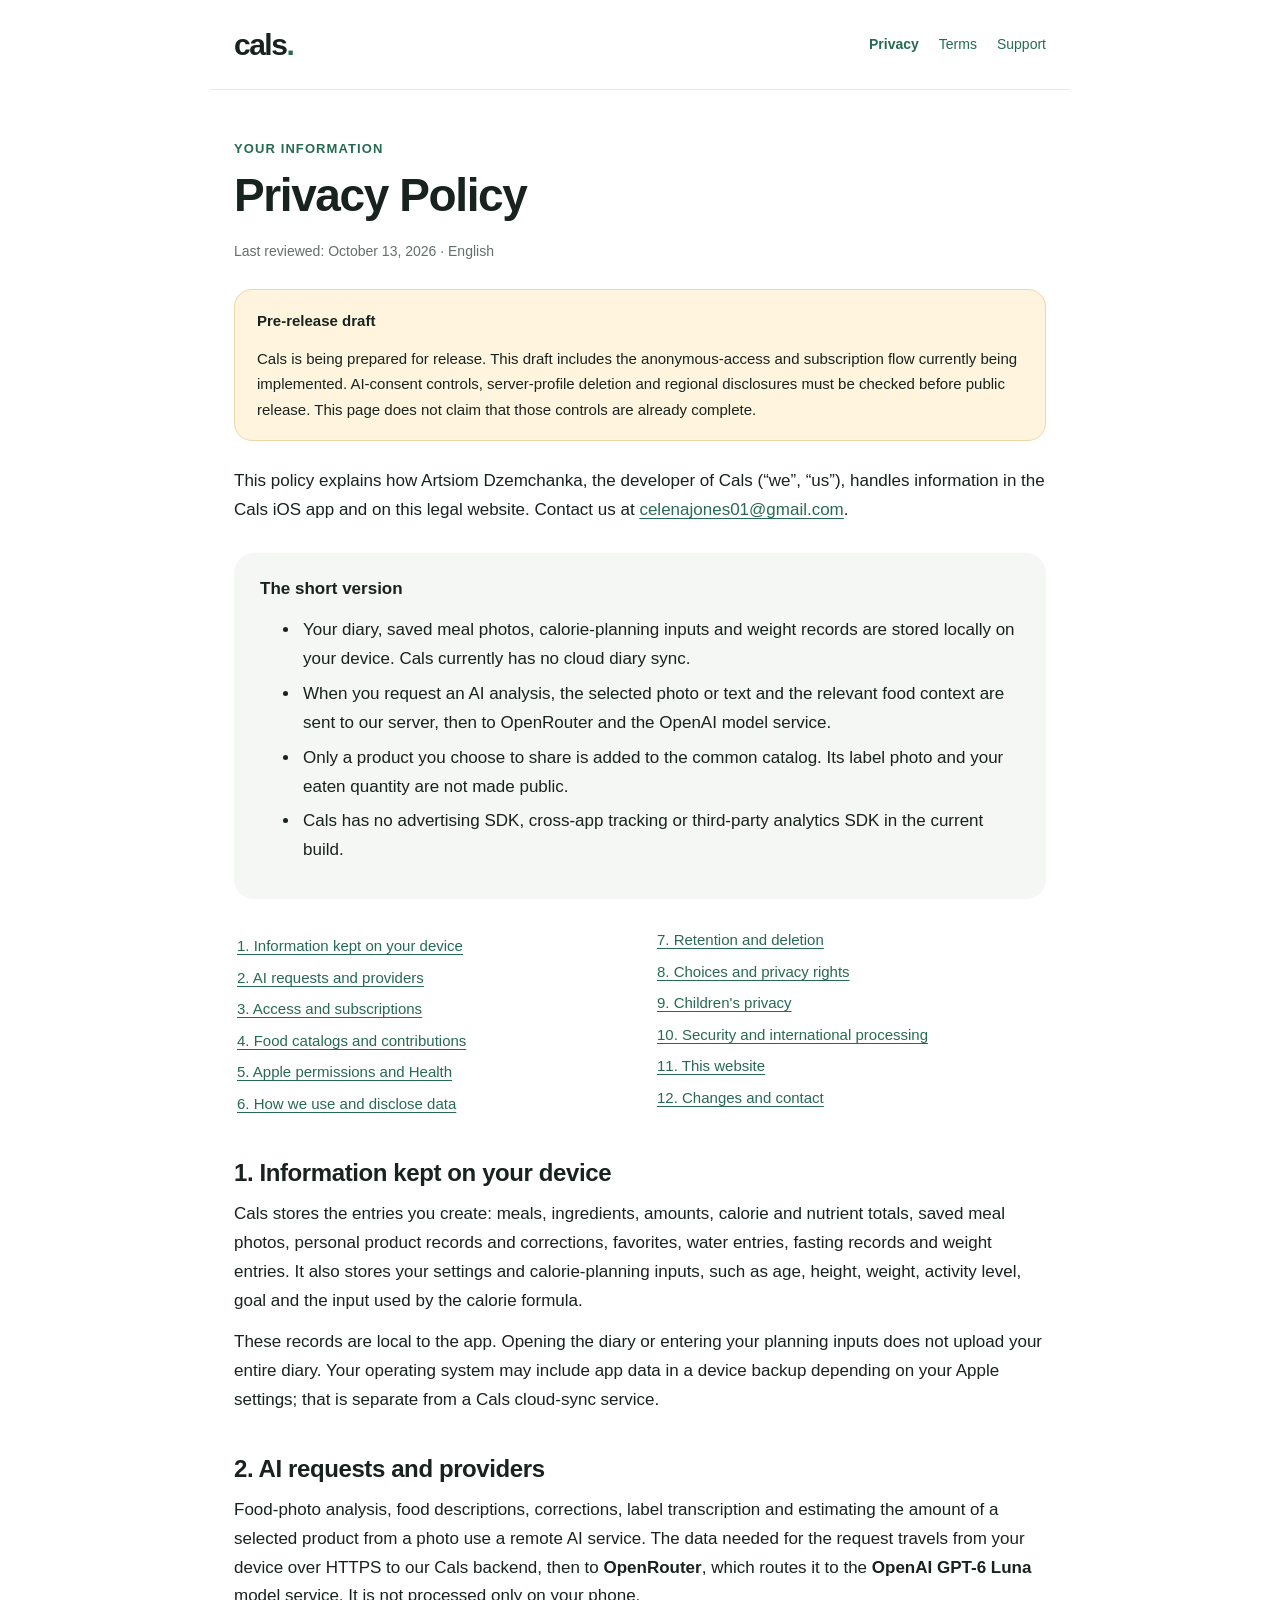
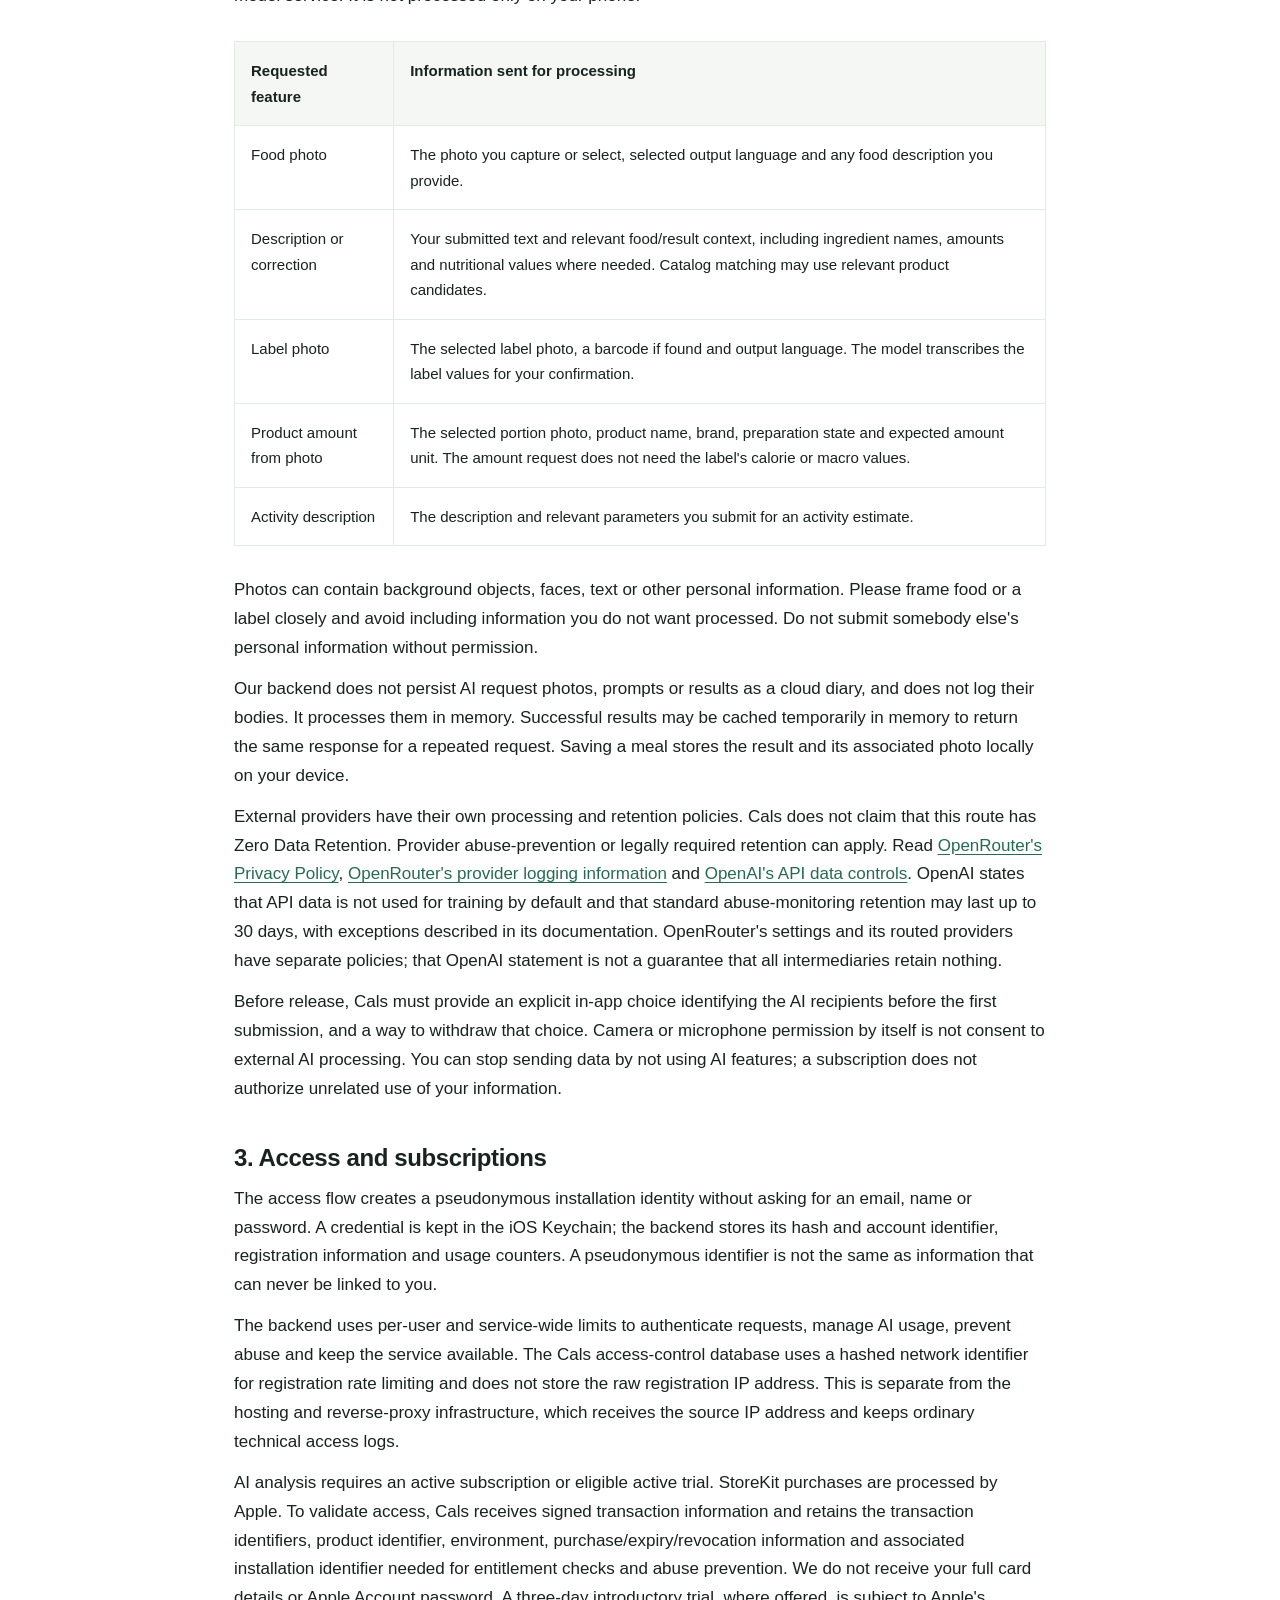
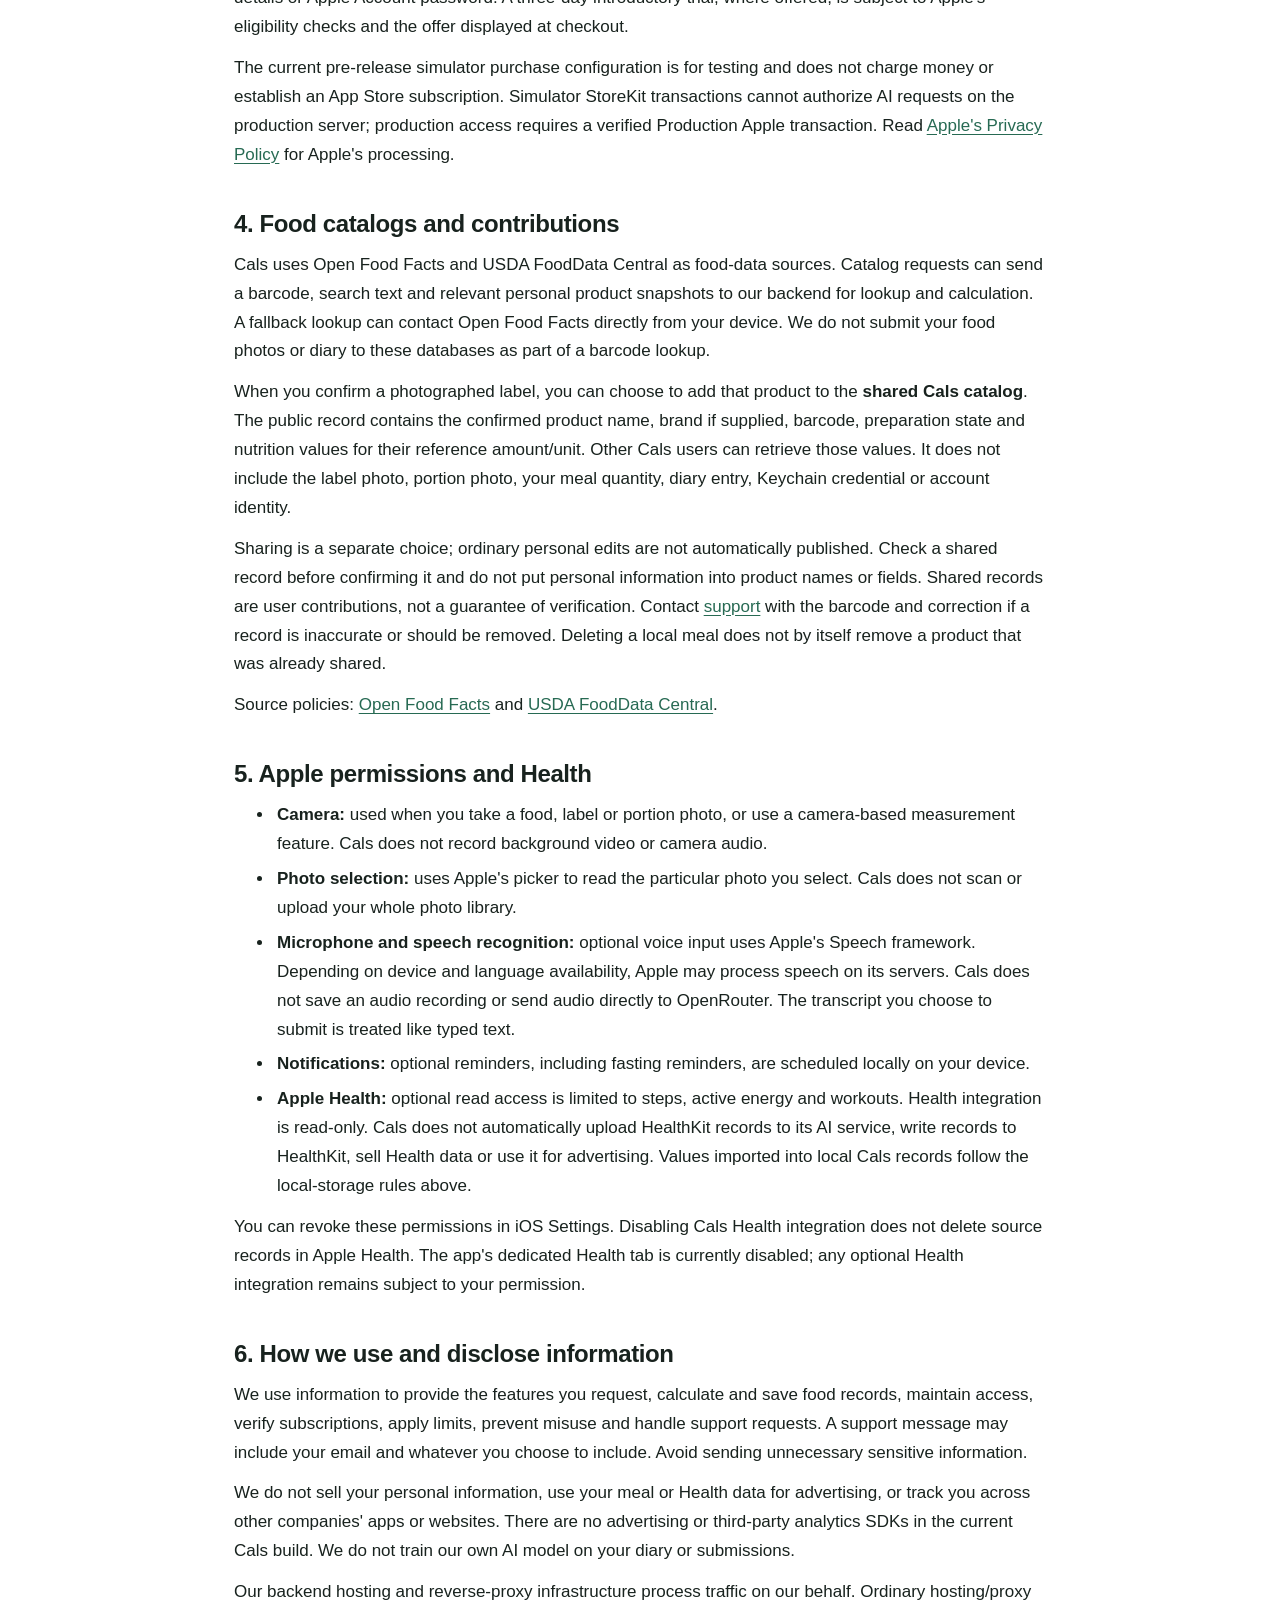
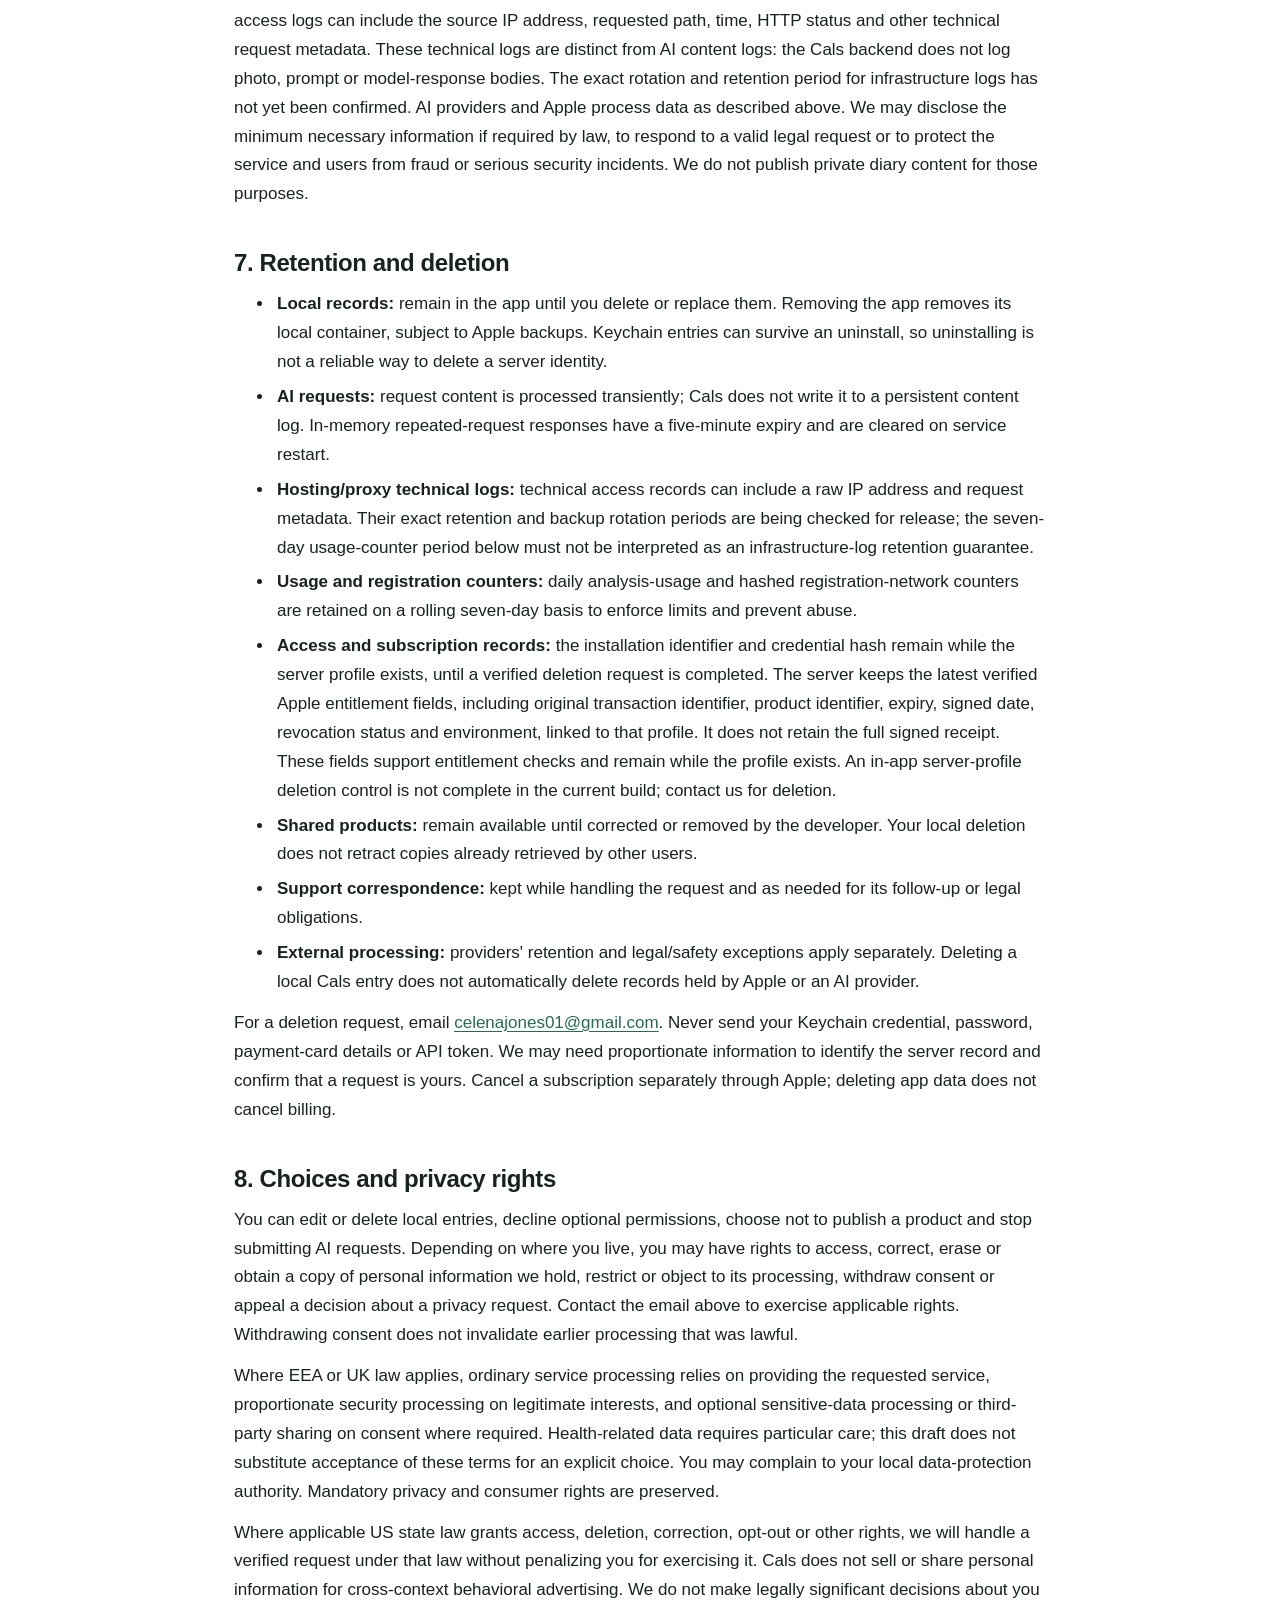
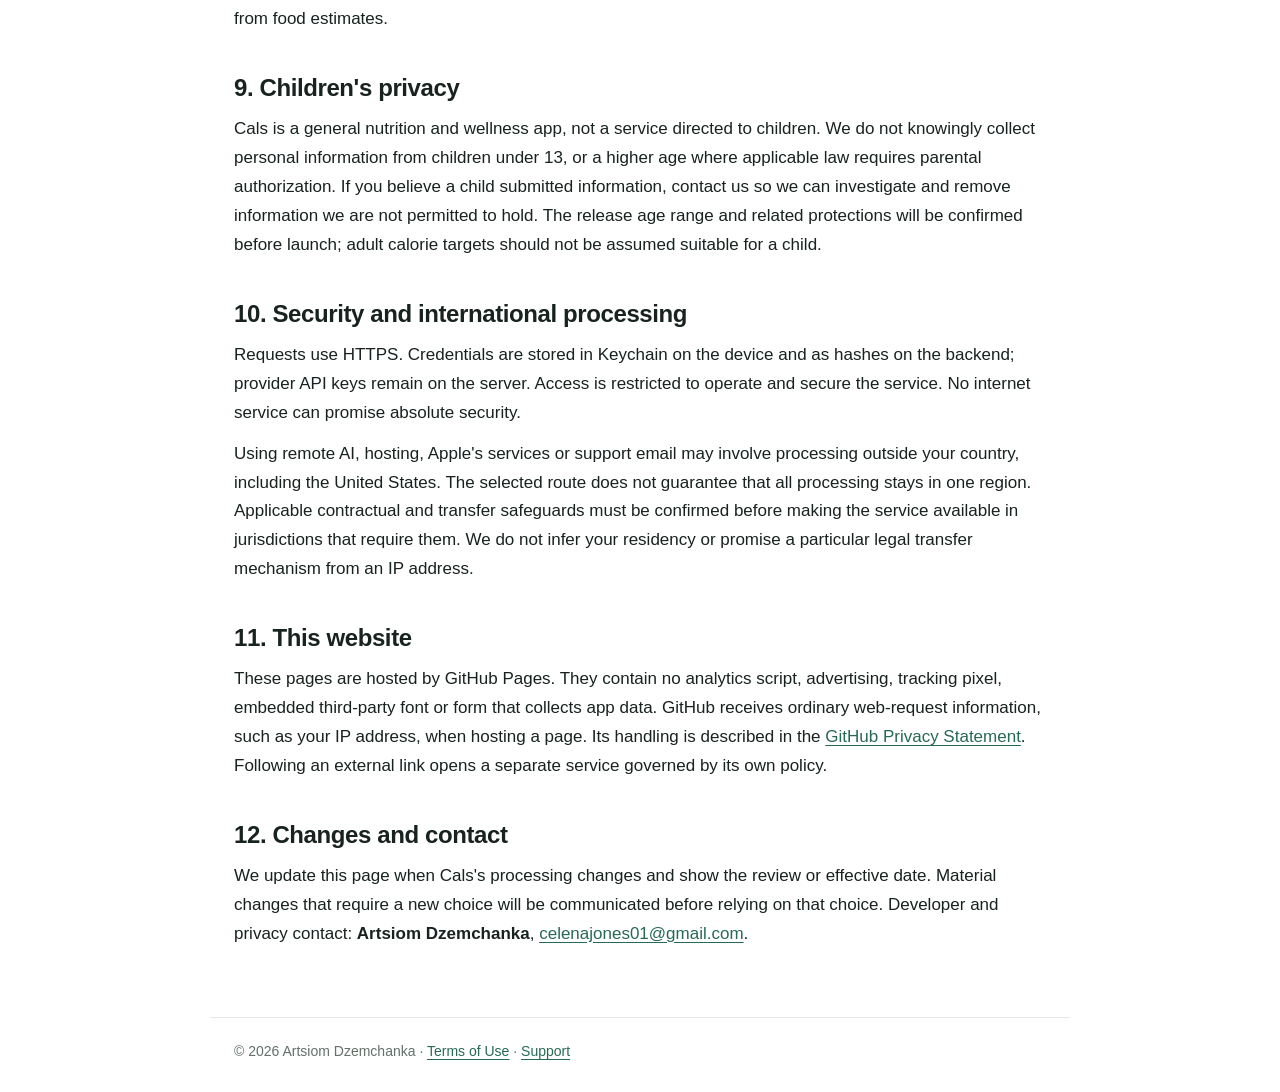
==== commit 6d8cfe36: "Clarify proxy technical logs and paid AI usage limits" ====
--- a/privacy.html
+++ b/privacy.html
@@ -36,9 +36,9 @@
 </section>
 <section id="access"><h2>3. Access and subscriptions</h2>
 <p>The access flow creates a pseudonymous installation identity without asking for an email, name or password. A credential is kept in the iOS Keychain; the backend stores its hash and account identifier, registration information and usage counters. A pseudonymous identifier is not the same as information that can never be linked to you.</p>
-<p>The backend uses per-user and service-wide limits to authenticate requests, manage AI usage, prevent abuse and keep the service available. Registration uses a hashed network identifier for rate limiting; Cals does not persist the raw registration IP address. Our hosting and network infrastructure necessarily receive the source IP address while serving a request.</p>
+<p>The backend uses per-user and service-wide limits to authenticate requests, manage AI usage, prevent abuse and keep the service available. The Cals access-control database uses a hashed network identifier for registration rate limiting and does not store the raw registration IP address. This is separate from the hosting and reverse-proxy infrastructure, which receives the source IP address and keeps ordinary technical access logs.</p>
 <p>AI analysis requires an active subscription or eligible active trial. StoreKit purchases are processed by Apple. To validate access, Cals receives signed transaction information and retains the transaction identifiers, product identifier, environment, purchase/expiry/revocation information and associated installation identifier needed for entitlement checks and abuse prevention. We do not receive your full card details or Apple Account password. A three-day introductory trial, where offered, is subject to Apple's eligibility checks and the offer displayed at checkout.</p>
-<p>The current pre-release simulator purchase configuration is for testing and does not charge money or establish an App Store subscription. Read <a href="https://www.apple.com/legal/privacy/">Apple's Privacy Policy</a> for Apple's processing.</p>
+<p>The current pre-release simulator purchase configuration is for testing and does not charge money or establish an App Store subscription. Simulator StoreKit transactions cannot authorize AI requests on the production server; production access requires a verified Production Apple transaction. Read <a href="https://www.apple.com/legal/privacy/">Apple's Privacy Policy</a> for Apple's processing.</p>
 </section>
 <section id="catalog"><h2>4. Food catalogs and contributions</h2>
 <p>Cals uses Open Food Facts and USDA FoodData Central as food-data sources. Catalog requests can send a barcode, search text and relevant personal product snapshots to our backend for lookup and calculation. A fallback lookup can contact Open Food Facts directly from your device. We do not submit your food photos or diary to these databases as part of a barcode lookup.</p>
@@ -53,10 +53,10 @@
 <section id="use"><h2>6. How we use and disclose information</h2>
 <p>We use information to provide the features you request, calculate and save food records, maintain access, verify subscriptions, apply limits, prevent misuse and handle support requests. A support message may include your email and whatever you choose to include. Avoid sending unnecessary sensitive information.</p>
 <p>We do not sell your personal information, use your meal or Health data for advertising, or track you across other companies' apps or websites. There are no advertising or third-party analytics SDKs in the current Cals build. We do not train our own AI model on your diary or submissions.</p>
-<p>Our backend hosting and reverse-proxy infrastructure process traffic on our behalf. AI providers and Apple process data as described above. We may disclose the minimum necessary information if required by law, to respond to a valid legal request or to protect the service and users from fraud or serious security incidents. We do not publish private diary content for those purposes.</p>
+<p>Our backend hosting and reverse-proxy infrastructure process traffic on our behalf. Ordinary hosting/proxy access logs can include the source IP address, requested path, time, HTTP status and other technical request metadata. These technical logs are distinct from AI content logs: the Cals backend does not log photo, prompt or model-response bodies. The exact rotation and retention period for infrastructure logs has not yet been confirmed. AI providers and Apple process data as described above. We may disclose the minimum necessary information if required by law, to respond to a valid legal request or to protect the service and users from fraud or serious security incidents. We do not publish private diary content for those purposes.</p>
 </section>
 <section id="retention"><h2>7. Retention and deletion</h2>
-<ul><li><strong>Local records:</strong> remain in the app until you delete or replace them. Removing the app removes its local container, subject to Apple backups. Keychain entries can survive an uninstall, so uninstalling is not a reliable way to delete a server identity.</li><li><strong>AI requests:</strong> request content is processed transiently; Cals does not write it to a persistent content log. In-memory repeated-request responses have a five-minute expiry and are cleared on service restart.</li><li><strong>Usage and registration counters:</strong> daily analysis-usage and hashed registration-network counters are retained on a rolling seven-day basis to enforce limits and prevent abuse.</li><li><strong>Access and subscription records:</strong> the installation identifier and credential hash remain while the server profile exists, until a verified deletion request is completed. The server keeps the latest verified Apple entitlement fields, including original transaction identifier, product identifier, expiry, signed date, revocation status and environment, linked to that profile. It does not retain the full signed receipt. These fields support entitlement checks and remain while the profile exists. An in-app server-profile deletion control is not complete in the current build; contact us for deletion.</li><li><strong>Shared products:</strong> remain available until corrected or removed by the developer. Your local deletion does not retract copies already retrieved by other users.</li><li><strong>Support correspondence:</strong> kept while handling the request and as needed for its follow-up or legal obligations.</li><li><strong>External processing:</strong> providers' retention and legal/safety exceptions apply separately. Deleting a local Cals entry does not automatically delete records held by Apple or an AI provider.</li></ul>
+<ul><li><strong>Local records:</strong> remain in the app until you delete or replace them. Removing the app removes its local container, subject to Apple backups. Keychain entries can survive an uninstall, so uninstalling is not a reliable way to delete a server identity.</li><li><strong>AI requests:</strong> request content is processed transiently; Cals does not write it to a persistent content log. In-memory repeated-request responses have a five-minute expiry and are cleared on service restart.</li><li><strong>Hosting/proxy technical logs:</strong> technical access records can include a raw IP address and request metadata. Their exact retention and backup rotation periods are being checked for release; the seven-day usage-counter period below must not be interpreted as an infrastructure-log retention guarantee.</li><li><strong>Usage and registration counters:</strong> daily analysis-usage and hashed registration-network counters are retained on a rolling seven-day basis to enforce limits and prevent abuse.</li><li><strong>Access and subscription records:</strong> the installation identifier and credential hash remain while the server profile exists, until a verified deletion request is completed. The server keeps the latest verified Apple entitlement fields, including original transaction identifier, product identifier, expiry, signed date, revocation status and environment, linked to that profile. It does not retain the full signed receipt. These fields support entitlement checks and remain while the profile exists. An in-app server-profile deletion control is not complete in the current build; contact us for deletion.</li><li><strong>Shared products:</strong> remain available until corrected or removed by the developer. Your local deletion does not retract copies already retrieved by other users.</li><li><strong>Support correspondence:</strong> kept while handling the request and as needed for its follow-up or legal obligations.</li><li><strong>External processing:</strong> providers' retention and legal/safety exceptions apply separately. Deleting a local Cals entry does not automatically delete records held by Apple or an AI provider.</li></ul>
 <p>For a deletion request, email <a href="mailto:celenajones01@gmail.com?subject=Cals%20privacy%20request">celenajones01@gmail.com</a>. Never send your Keychain credential, password, payment-card details or API token. We may need proportionate information to identify the server record and confirm that a request is yours. Cancel a subscription separately through Apple; deleting app data does not cancel billing.</p>
 </section>
 <section id="rights"><h2>8. Choices and privacy rights</h2>
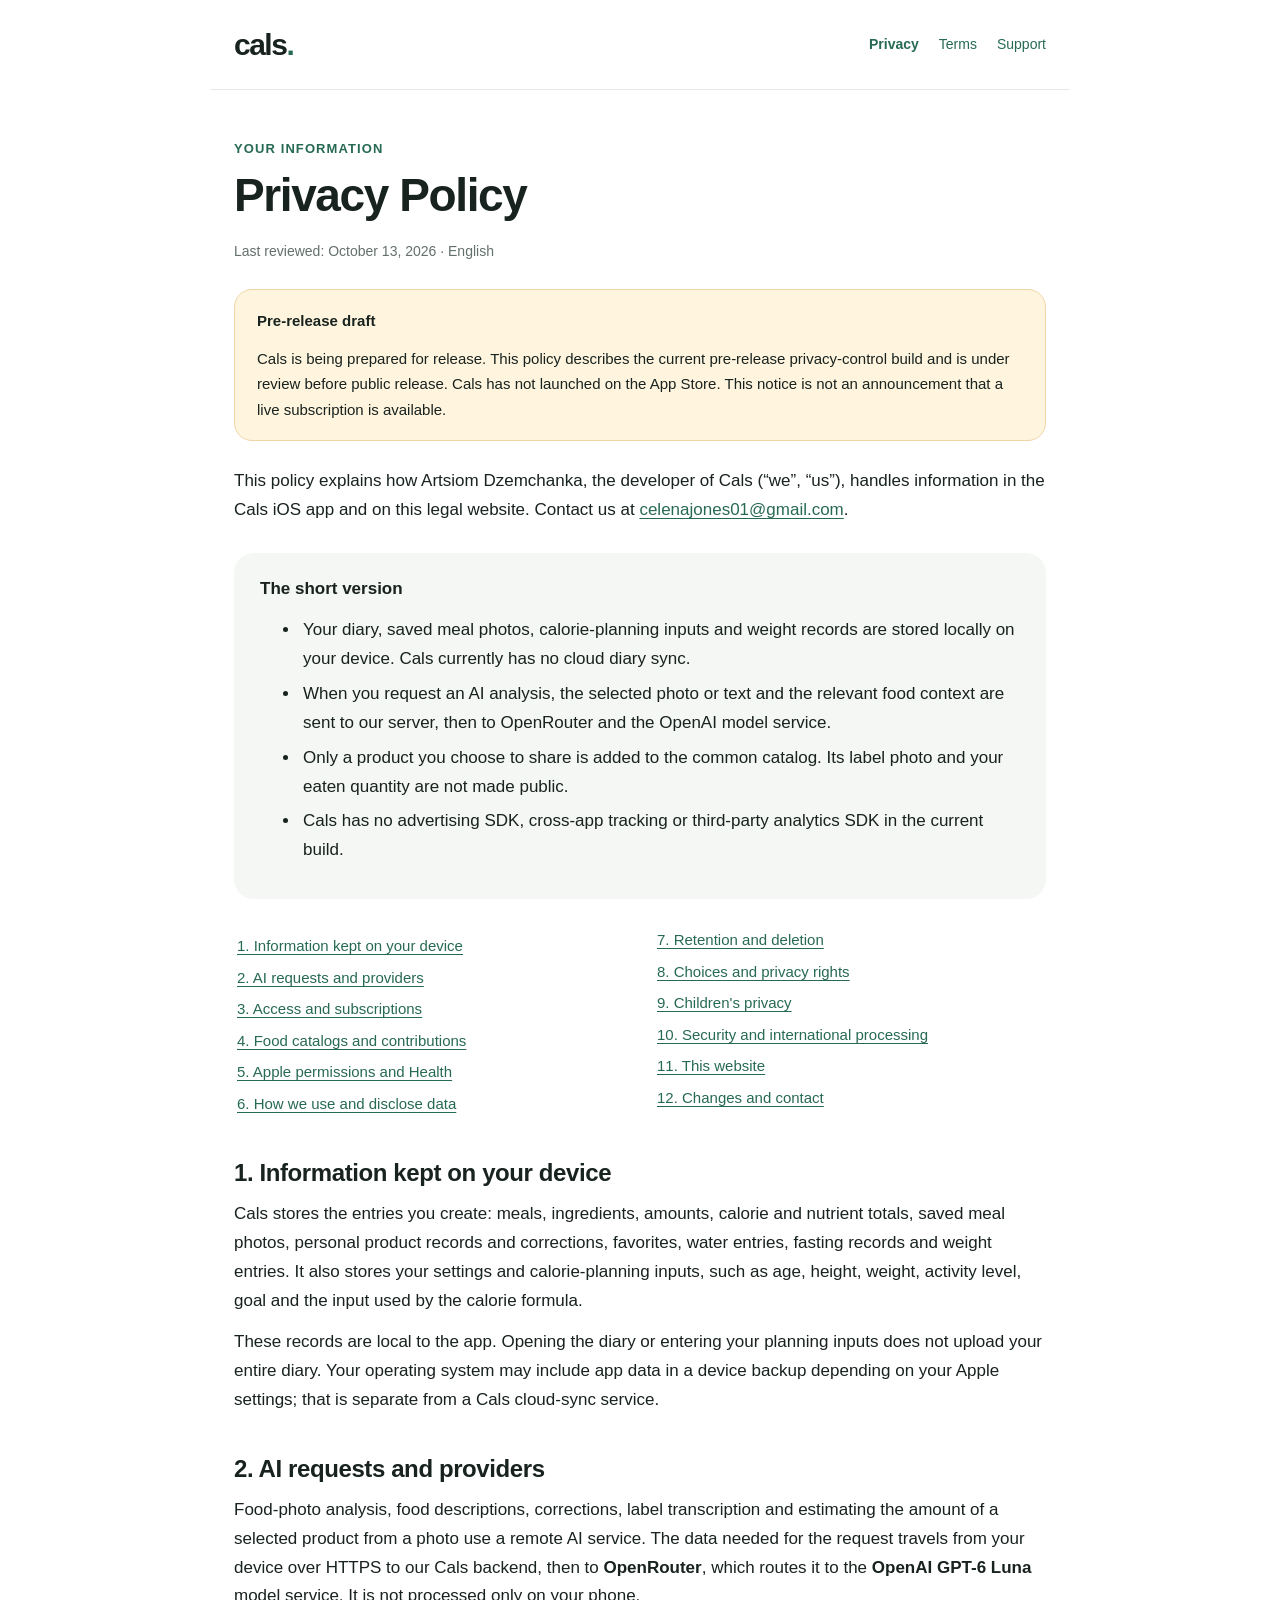
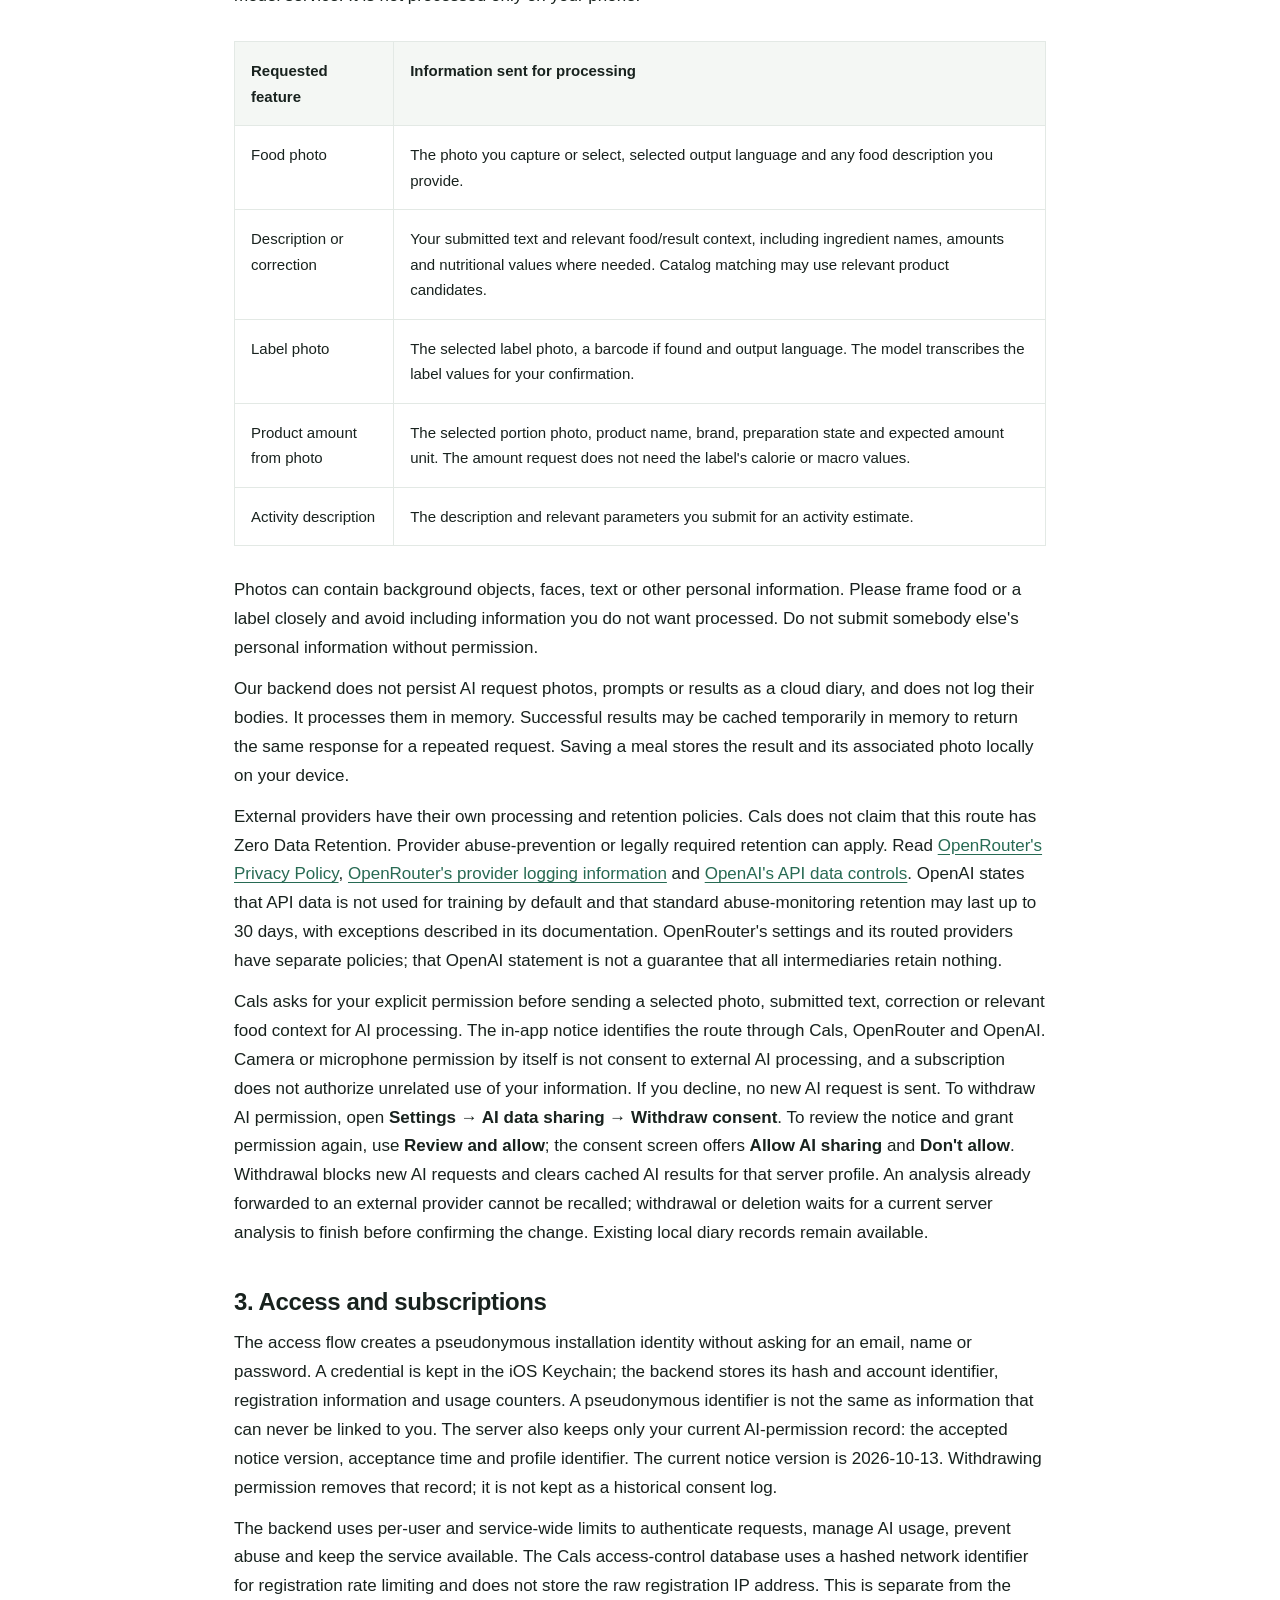
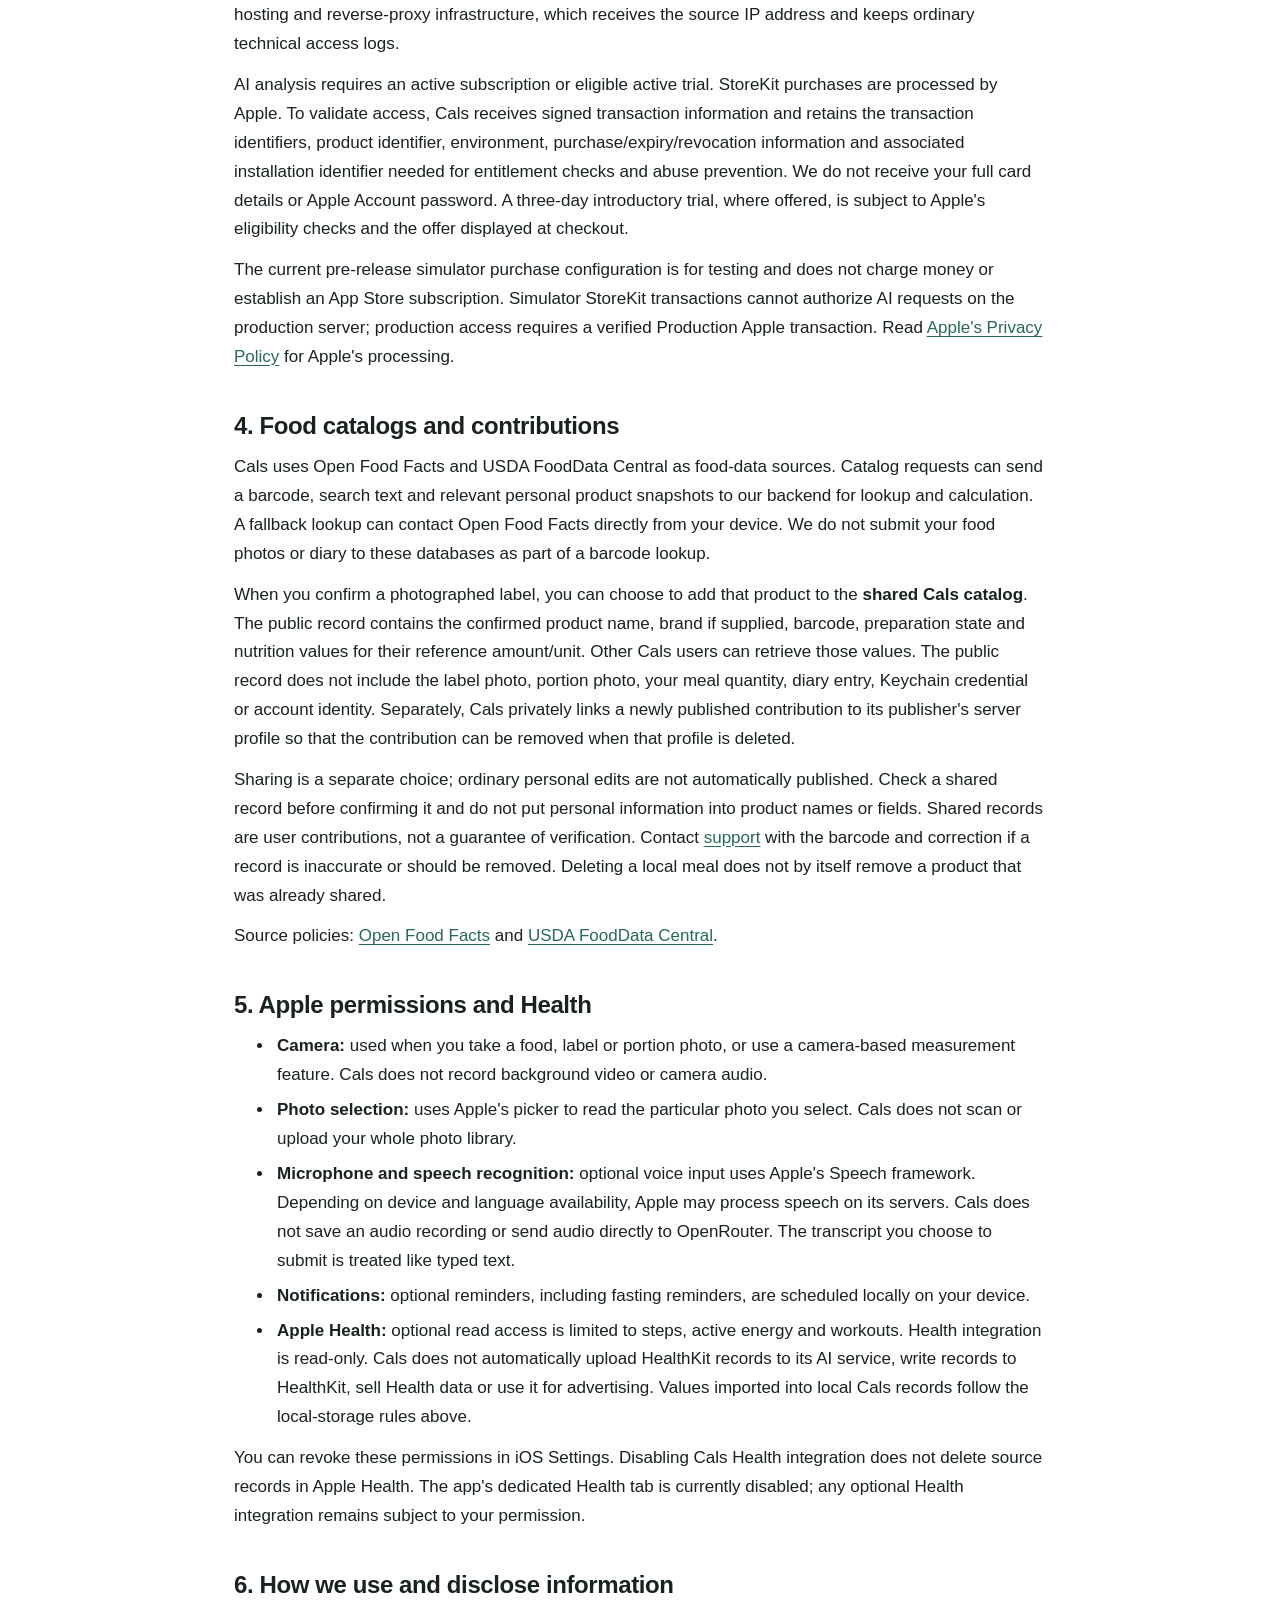
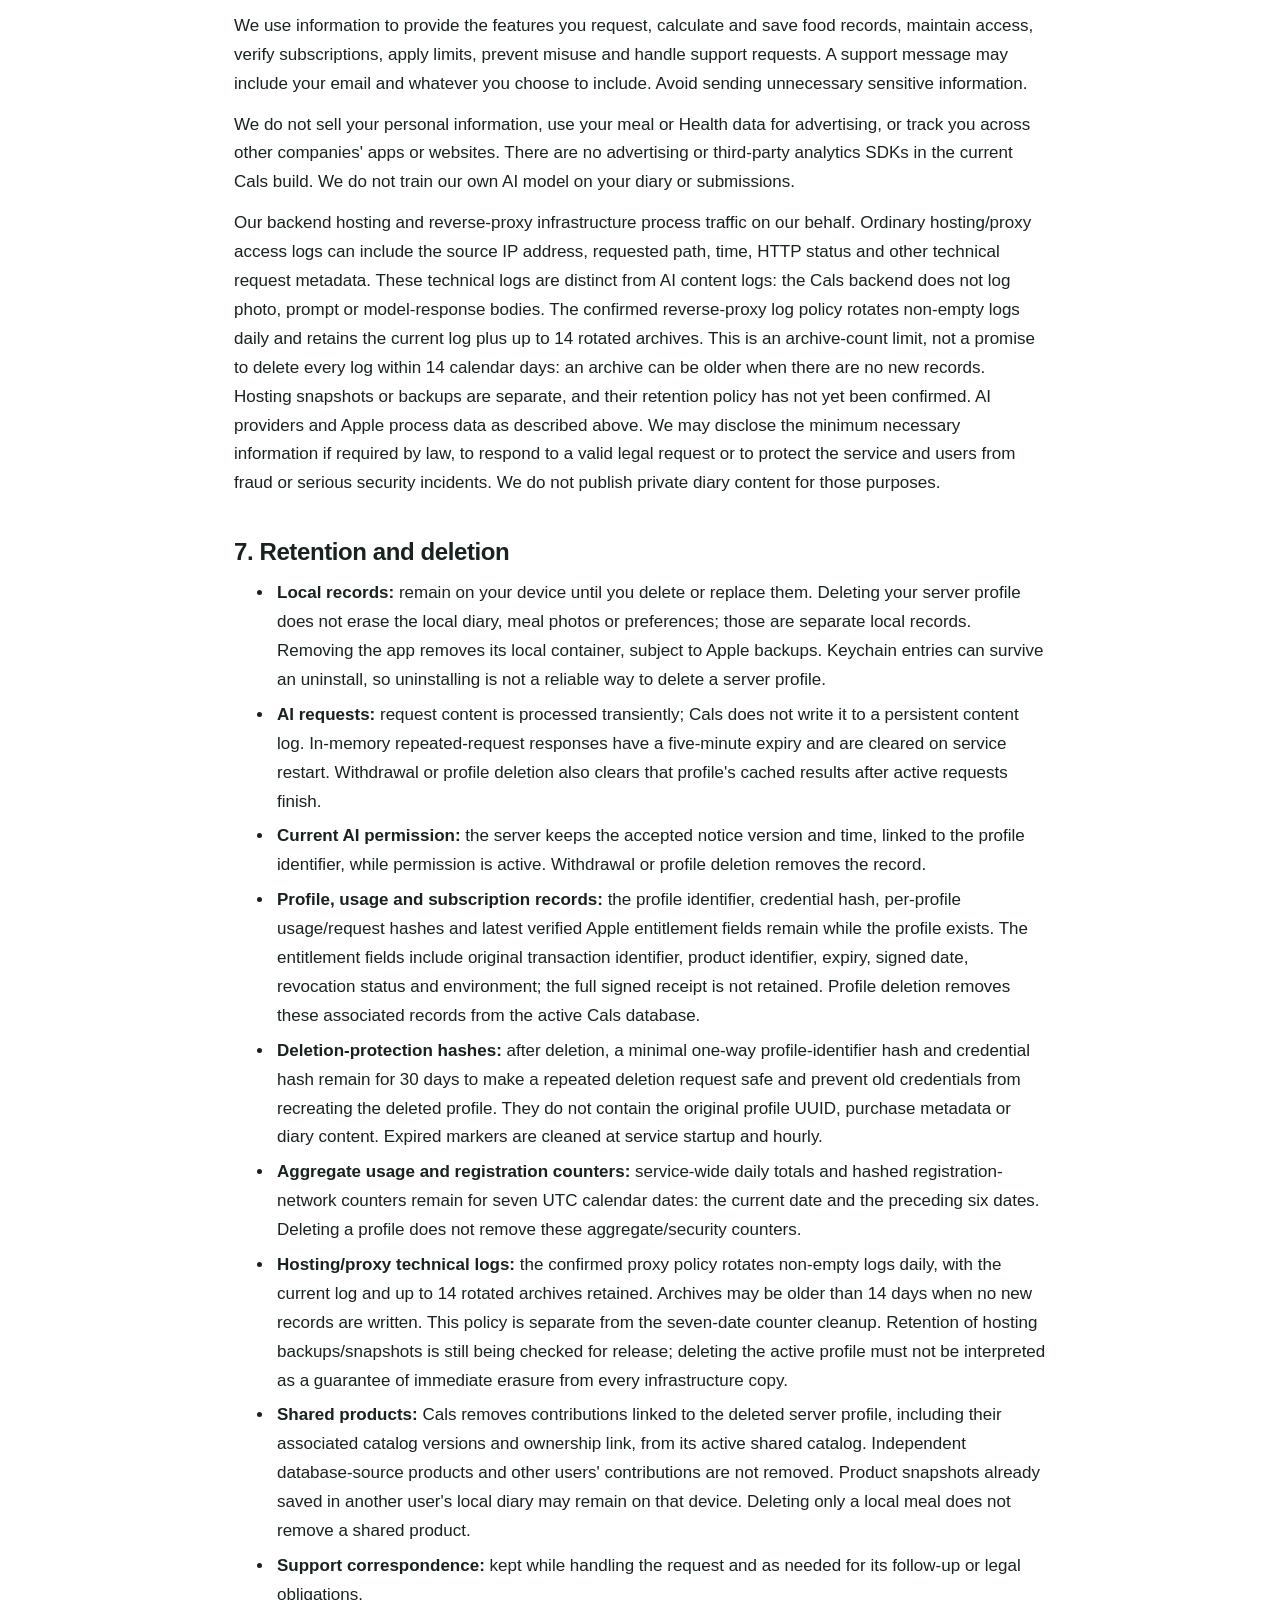
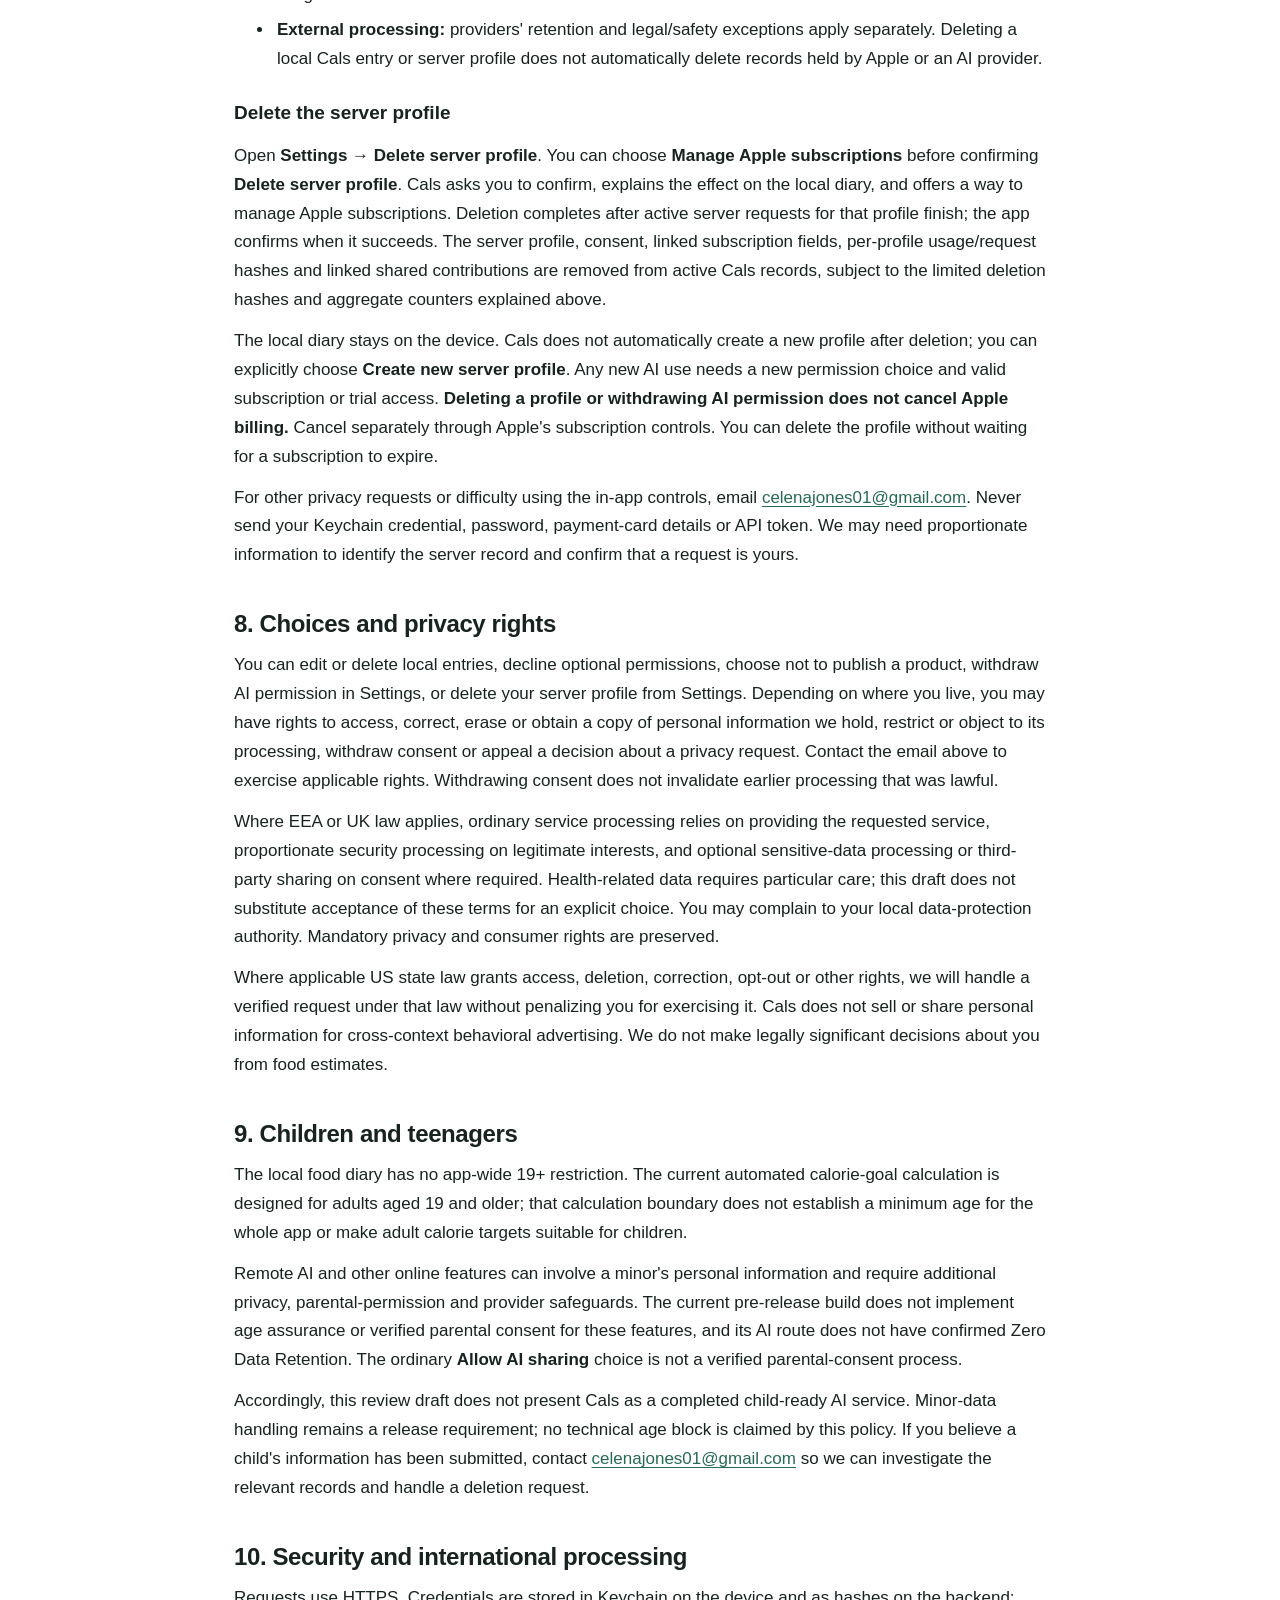
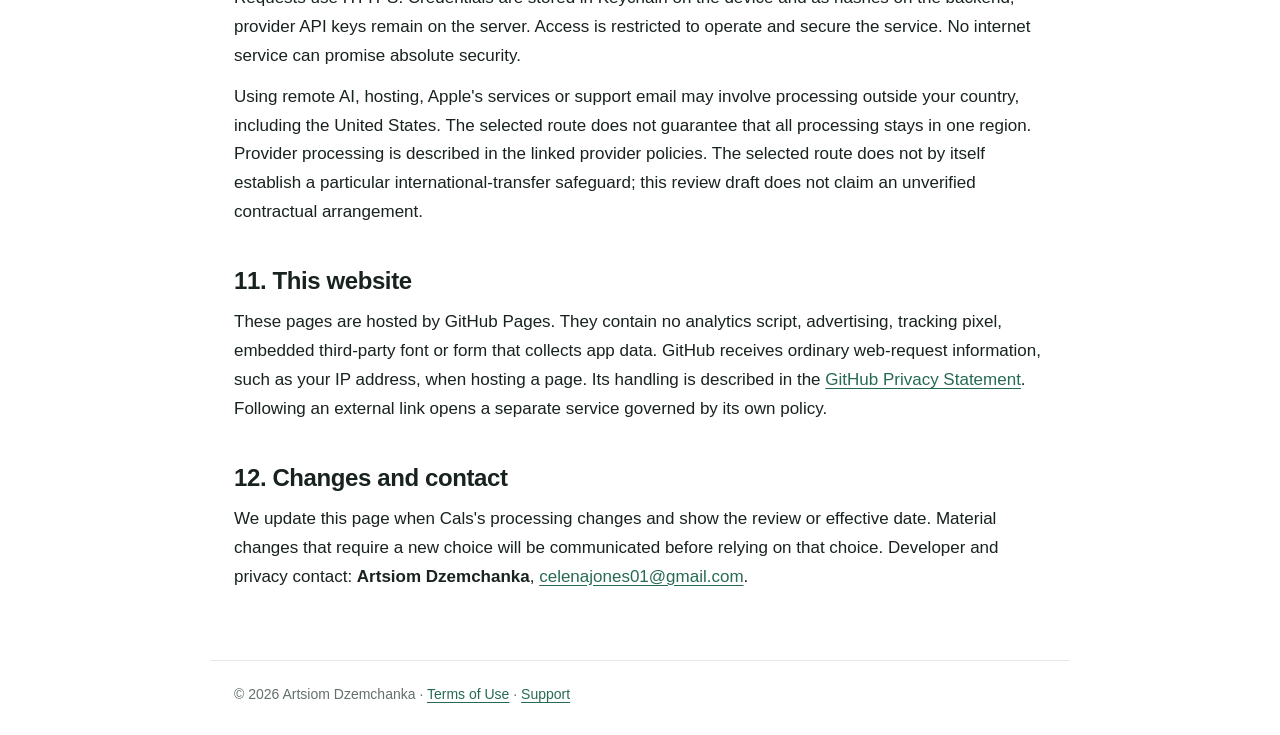
==== commit 9ea1365a: "Document AI permission and profile deletion controls" ====
--- a/privacy.html
+++ b/privacy.html
@@ -12,7 +12,7 @@
 <main id="main">
 <p class="eyebrow">Your information</p><h1>Privacy Policy</h1>
 <p class="meta">Last reviewed: October 13, 2026 · English</p>
-<div class="notice"><strong>Pre-release draft</strong><p>Cals is being prepared for release. This draft includes the anonymous-access and subscription flow currently being implemented. AI-consent controls, server-profile deletion and regional disclosures must be checked before public release. This page does not claim that those controls are already complete.</p></div>
+<div class="notice"><strong>Pre-release draft</strong><p>Cals is being prepared for release. This policy describes the current pre-release privacy-control build and is under review before public release. Cals has not launched on the App Store. This notice is not an announcement that a live subscription is available.</p></div>
 <p>This policy explains how Artsiom Dzemchanka, the developer of Cals (“we”, “us”), handles information in the Cals iOS app and on this legal website. Contact us at <a href="mailto:celenajones01@gmail.com">celenajones01@gmail.com</a>.</p>
 <div class="summary"><p><strong>The short version</strong></p><ul><li>Your diary, saved meal photos, calorie-planning inputs and weight records are stored locally on your device. Cals currently has no cloud diary sync.</li><li>When you request an AI analysis, the selected photo or text and the relevant food context are sent to our server, then to OpenRouter and the OpenAI model service.</li><li>Only a product you choose to share is added to the common catalog. Its label photo and your eaten quantity are not made public.</li><li>Cals has no advertising SDK, cross-app tracking or third-party analytics SDK in the current build.</li></ul></div>
 <ul class="toc" aria-label="Contents"><li><a href="#local">1. Information kept on your device</a></li><li><a href="#ai">2. AI requests and providers</a></li><li><a href="#access">3. Access and subscriptions</a></li><li><a href="#catalog">4. Food catalogs and contributions</a></li><li><a href="#permissions">5. Apple permissions and Health</a></li><li><a href="#use">6. How we use and disclose data</a></li><li><a href="#retention">7. Retention and deletion</a></li><li><a href="#rights">8. Choices and privacy rights</a></li><li><a href="#children">9. Children's privacy</a></li><li><a href="#transfers">10. Security and international processing</a></li><li><a href="#website">11. This website</a></li><li><a href="#changes">12. Changes and contact</a></li></ul>
@@ -32,17 +32,17 @@
 <p>Photos can contain background objects, faces, text or other personal information. Please frame food or a label closely and avoid including information you do not want processed. Do not submit somebody else's personal information without permission.</p>
 <p>Our backend does not persist AI request photos, prompts or results as a cloud diary, and does not log their bodies. It processes them in memory. Successful results may be cached temporarily in memory to return the same response for a repeated request. Saving a meal stores the result and its associated photo locally on your device.</p>
 <p>External providers have their own processing and retention policies. Cals does not claim that this route has Zero Data Retention. Provider abuse-prevention or legally required retention can apply. Read <a href="https://openrouter.ai/privacy">OpenRouter's Privacy Policy</a>, <a href="https://openrouter.ai/docs/guides/privacy/provider-logging">OpenRouter's provider logging information</a> and <a href="https://developers.openai.com/api/docs/guides/your-data">OpenAI's API data controls</a>. OpenAI states that API data is not used for training by default and that standard abuse-monitoring retention may last up to 30 days, with exceptions described in its documentation. OpenRouter's settings and its routed providers have separate policies; that OpenAI statement is not a guarantee that all intermediaries retain nothing.</p>
-<p>Before release, Cals must provide an explicit in-app choice identifying the AI recipients before the first submission, and a way to withdraw that choice. Camera or microphone permission by itself is not consent to external AI processing. You can stop sending data by not using AI features; a subscription does not authorize unrelated use of your information.</p>
+<p>Cals asks for your explicit permission before sending a selected photo, submitted text, correction or relevant food context for AI processing. The in-app notice identifies the route through Cals, OpenRouter and OpenAI. Camera or microphone permission by itself is not consent to external AI processing, and a subscription does not authorize unrelated use of your information. If you decline, no new AI request is sent. To withdraw AI permission, open <strong>Settings → AI data sharing → Withdraw consent</strong>. To review the notice and grant permission again, use <strong>Review and allow</strong>; the consent screen offers <strong>Allow AI sharing</strong> and <strong>Don't allow</strong>. Withdrawal blocks new AI requests and clears cached AI results for that server profile. An analysis already forwarded to an external provider cannot be recalled; withdrawal or deletion waits for a current server analysis to finish before confirming the change. Existing local diary records remain available.</p>
 </section>
 <section id="access"><h2>3. Access and subscriptions</h2>
-<p>The access flow creates a pseudonymous installation identity without asking for an email, name or password. A credential is kept in the iOS Keychain; the backend stores its hash and account identifier, registration information and usage counters. A pseudonymous identifier is not the same as information that can never be linked to you.</p>
+<p>The access flow creates a pseudonymous installation identity without asking for an email, name or password. A credential is kept in the iOS Keychain; the backend stores its hash and account identifier, registration information and usage counters. A pseudonymous identifier is not the same as information that can never be linked to you. The server also keeps only your current AI-permission record: the accepted notice version, acceptance time and profile identifier. The current notice version is 2026-10-13. Withdrawing permission removes that record; it is not kept as a historical consent log.</p>
 <p>The backend uses per-user and service-wide limits to authenticate requests, manage AI usage, prevent abuse and keep the service available. The Cals access-control database uses a hashed network identifier for registration rate limiting and does not store the raw registration IP address. This is separate from the hosting and reverse-proxy infrastructure, which receives the source IP address and keeps ordinary technical access logs.</p>
 <p>AI analysis requires an active subscription or eligible active trial. StoreKit purchases are processed by Apple. To validate access, Cals receives signed transaction information and retains the transaction identifiers, product identifier, environment, purchase/expiry/revocation information and associated installation identifier needed for entitlement checks and abuse prevention. We do not receive your full card details or Apple Account password. A three-day introductory trial, where offered, is subject to Apple's eligibility checks and the offer displayed at checkout.</p>
 <p>The current pre-release simulator purchase configuration is for testing and does not charge money or establish an App Store subscription. Simulator StoreKit transactions cannot authorize AI requests on the production server; production access requires a verified Production Apple transaction. Read <a href="https://www.apple.com/legal/privacy/">Apple's Privacy Policy</a> for Apple's processing.</p>
 </section>
 <section id="catalog"><h2>4. Food catalogs and contributions</h2>
 <p>Cals uses Open Food Facts and USDA FoodData Central as food-data sources. Catalog requests can send a barcode, search text and relevant personal product snapshots to our backend for lookup and calculation. A fallback lookup can contact Open Food Facts directly from your device. We do not submit your food photos or diary to these databases as part of a barcode lookup.</p>
-<p>When you confirm a photographed label, you can choose to add that product to the <strong>shared Cals catalog</strong>. The public record contains the confirmed product name, brand if supplied, barcode, preparation state and nutrition values for their reference amount/unit. Other Cals users can retrieve those values. It does not include the label photo, portion photo, your meal quantity, diary entry, Keychain credential or account identity.</p>
+<p>When you confirm a photographed label, you can choose to add that product to the <strong>shared Cals catalog</strong>. The public record contains the confirmed product name, brand if supplied, barcode, preparation state and nutrition values for their reference amount/unit. Other Cals users can retrieve those values. The public record does not include the label photo, portion photo, your meal quantity, diary entry, Keychain credential or account identity. Separately, Cals privately links a newly published contribution to its publisher's server profile so that the contribution can be removed when that profile is deleted.</p>
 <p>Sharing is a separate choice; ordinary personal edits are not automatically published. Check a shared record before confirming it and do not put personal information into product names or fields. Shared records are user contributions, not a guarantee of verification. Contact <a href="mailto:celenajones01@gmail.com?subject=Cals%20catalog%20record">support</a> with the barcode and correction if a record is inaccurate or should be removed. Deleting a local meal does not by itself remove a product that was already shared.</p>
 <p>Source policies: <a href="https://world.openfoodfacts.org/privacy">Open Food Facts</a> and <a href="https://fdc.nal.usda.gov/">USDA FoodData Central</a>.</p>
 </section>
@@ -53,23 +53,39 @@
 <section id="use"><h2>6. How we use and disclose information</h2>
 <p>We use information to provide the features you request, calculate and save food records, maintain access, verify subscriptions, apply limits, prevent misuse and handle support requests. A support message may include your email and whatever you choose to include. Avoid sending unnecessary sensitive information.</p>
 <p>We do not sell your personal information, use your meal or Health data for advertising, or track you across other companies' apps or websites. There are no advertising or third-party analytics SDKs in the current Cals build. We do not train our own AI model on your diary or submissions.</p>
-<p>Our backend hosting and reverse-proxy infrastructure process traffic on our behalf. Ordinary hosting/proxy access logs can include the source IP address, requested path, time, HTTP status and other technical request metadata. These technical logs are distinct from AI content logs: the Cals backend does not log photo, prompt or model-response bodies. The exact rotation and retention period for infrastructure logs has not yet been confirmed. AI providers and Apple process data as described above. We may disclose the minimum necessary information if required by law, to respond to a valid legal request or to protect the service and users from fraud or serious security incidents. We do not publish private diary content for those purposes.</p>
+<p>Our backend hosting and reverse-proxy infrastructure process traffic on our behalf. Ordinary hosting/proxy access logs can include the source IP address, requested path, time, HTTP status and other technical request metadata. These technical logs are distinct from AI content logs: the Cals backend does not log photo, prompt or model-response bodies. The confirmed reverse-proxy log policy rotates non-empty logs daily and retains the current log plus up to 14 rotated archives. This is an archive-count limit, not a promise to delete every log within 14 calendar days: an archive can be older when there are no new records. Hosting snapshots or backups are separate, and their retention policy has not yet been confirmed. AI providers and Apple process data as described above. We may disclose the minimum necessary information if required by law, to respond to a valid legal request or to protect the service and users from fraud or serious security incidents. We do not publish private diary content for those purposes.</p>
 </section>
 <section id="retention"><h2>7. Retention and deletion</h2>
-<ul><li><strong>Local records:</strong> remain in the app until you delete or replace them. Removing the app removes its local container, subject to Apple backups. Keychain entries can survive an uninstall, so uninstalling is not a reliable way to delete a server identity.</li><li><strong>AI requests:</strong> request content is processed transiently; Cals does not write it to a persistent content log. In-memory repeated-request responses have a five-minute expiry and are cleared on service restart.</li><li><strong>Hosting/proxy technical logs:</strong> technical access records can include a raw IP address and request metadata. Their exact retention and backup rotation periods are being checked for release; the seven-day usage-counter period below must not be interpreted as an infrastructure-log retention guarantee.</li><li><strong>Usage and registration counters:</strong> daily analysis-usage and hashed registration-network counters are retained on a rolling seven-day basis to enforce limits and prevent abuse.</li><li><strong>Access and subscription records:</strong> the installation identifier and credential hash remain while the server profile exists, until a verified deletion request is completed. The server keeps the latest verified Apple entitlement fields, including original transaction identifier, product identifier, expiry, signed date, revocation status and environment, linked to that profile. It does not retain the full signed receipt. These fields support entitlement checks and remain while the profile exists. An in-app server-profile deletion control is not complete in the current build; contact us for deletion.</li><li><strong>Shared products:</strong> remain available until corrected or removed by the developer. Your local deletion does not retract copies already retrieved by other users.</li><li><strong>Support correspondence:</strong> kept while handling the request and as needed for its follow-up or legal obligations.</li><li><strong>External processing:</strong> providers' retention and legal/safety exceptions apply separately. Deleting a local Cals entry does not automatically delete records held by Apple or an AI provider.</li></ul>
-<p>For a deletion request, email <a href="mailto:celenajones01@gmail.com?subject=Cals%20privacy%20request">celenajones01@gmail.com</a>. Never send your Keychain credential, password, payment-card details or API token. We may need proportionate information to identify the server record and confirm that a request is yours. Cancel a subscription separately through Apple; deleting app data does not cancel billing.</p>
+<ul>
+<li><strong>Local records:</strong> remain on your device until you delete or replace them. Deleting your server profile does not erase the local diary, meal photos or preferences; those are separate local records. Removing the app removes its local container, subject to Apple backups. Keychain entries can survive an uninstall, so uninstalling is not a reliable way to delete a server profile.</li>
+<li><strong>AI requests:</strong> request content is processed transiently; Cals does not write it to a persistent content log. In-memory repeated-request responses have a five-minute expiry and are cleared on service restart. Withdrawal or profile deletion also clears that profile's cached results after active requests finish.</li>
+<li><strong>Current AI permission:</strong> the server keeps the accepted notice version and time, linked to the profile identifier, while permission is active. Withdrawal or profile deletion removes the record.</li>
+<li><strong>Profile, usage and subscription records:</strong> the profile identifier, credential hash, per-profile usage/request hashes and latest verified Apple entitlement fields remain while the profile exists. The entitlement fields include original transaction identifier, product identifier, expiry, signed date, revocation status and environment; the full signed receipt is not retained. Profile deletion removes these associated records from the active Cals database.</li>
+<li><strong>Deletion-protection hashes:</strong> after deletion, a minimal one-way profile-identifier hash and credential hash remain for 30 days to make a repeated deletion request safe and prevent old credentials from recreating the deleted profile. They do not contain the original profile UUID, purchase metadata or diary content. Expired markers are cleaned at service startup and hourly.</li>
+<li><strong>Aggregate usage and registration counters:</strong> service-wide daily totals and hashed registration-network counters remain for seven UTC calendar dates: the current date and the preceding six dates. Deleting a profile does not remove these aggregate/security counters.</li>
+<li><strong>Hosting/proxy technical logs:</strong> the confirmed proxy policy rotates non-empty logs daily, with the current log and up to 14 rotated archives retained. Archives may be older than 14 days when no new records are written. This policy is separate from the seven-date counter cleanup. Retention of hosting backups/snapshots is still being checked for release; deleting the active profile must not be interpreted as a guarantee of immediate erasure from every infrastructure copy.</li>
+<li><strong>Shared products:</strong> Cals removes contributions linked to the deleted server profile, including their associated catalog versions and ownership link, from its active shared catalog. Independent database-source products and other users' contributions are not removed. Product snapshots already saved in another user's local diary may remain on that device. Deleting only a local meal does not remove a shared product.</li>
+<li><strong>Support correspondence:</strong> kept while handling the request and as needed for its follow-up or legal obligations.</li>
+<li><strong>External processing:</strong> providers' retention and legal/safety exceptions apply separately. Deleting a local Cals entry or server profile does not automatically delete records held by Apple or an AI provider.</li>
+</ul>
+<h3>Delete the server profile</h3>
+<p>Open <strong>Settings → Delete server profile</strong>. You can choose <strong>Manage Apple subscriptions</strong> before confirming <strong>Delete server profile</strong>. Cals asks you to confirm, explains the effect on the local diary, and offers a way to manage Apple subscriptions. Deletion completes after active server requests for that profile finish; the app confirms when it succeeds. The server profile, consent, linked subscription fields, per-profile usage/request hashes and linked shared contributions are removed from active Cals records, subject to the limited deletion hashes and aggregate counters explained above.</p>
+<p>The local diary stays on the device. Cals does not automatically create a new profile after deletion; you can explicitly choose <strong>Create new server profile</strong>. Any new AI use needs a new permission choice and valid subscription or trial access. <strong>Deleting a profile or withdrawing AI permission does not cancel Apple billing.</strong> Cancel separately through Apple's subscription controls. You can delete the profile without waiting for a subscription to expire.</p>
+<p>For other privacy requests or difficulty using the in-app controls, email <a href="mailto:celenajones01@gmail.com?subject=Cals%20privacy%20request">celenajones01@gmail.com</a>. Never send your Keychain credential, password, payment-card details or API token. We may need proportionate information to identify the server record and confirm that a request is yours.</p>
 </section>
 <section id="rights"><h2>8. Choices and privacy rights</h2>
-<p>You can edit or delete local entries, decline optional permissions, choose not to publish a product and stop submitting AI requests. Depending on where you live, you may have rights to access, correct, erase or obtain a copy of personal information we hold, restrict or object to its processing, withdraw consent or appeal a decision about a privacy request. Contact the email above to exercise applicable rights. Withdrawing consent does not invalidate earlier processing that was lawful.</p>
+<p>You can edit or delete local entries, decline optional permissions, choose not to publish a product, withdraw AI permission in Settings, or delete your server profile from Settings. Depending on where you live, you may have rights to access, correct, erase or obtain a copy of personal information we hold, restrict or object to its processing, withdraw consent or appeal a decision about a privacy request. Contact the email above to exercise applicable rights. Withdrawing consent does not invalidate earlier processing that was lawful.</p>
 <p>Where EEA or UK law applies, ordinary service processing relies on providing the requested service, proportionate security processing on legitimate interests, and optional sensitive-data processing or third-party sharing on consent where required. Health-related data requires particular care; this draft does not substitute acceptance of these terms for an explicit choice. You may complain to your local data-protection authority. Mandatory privacy and consumer rights are preserved.</p>
 <p>Where applicable US state law grants access, deletion, correction, opt-out or other rights, we will handle a verified request under that law without penalizing you for exercising it. Cals does not sell or share personal information for cross-context behavioral advertising. We do not make legally significant decisions about you from food estimates.</p>
 </section>
-<section id="children"><h2>9. Children's privacy</h2>
-<p>Cals is a general nutrition and wellness app, not a service directed to children. We do not knowingly collect personal information from children under 13, or a higher age where applicable law requires parental authorization. If you believe a child submitted information, contact us so we can investigate and remove information we are not permitted to hold. The release age range and related protections will be confirmed before launch; adult calorie targets should not be assumed suitable for a child.</p>
+<section id="children"><h2>9. Children and teenagers</h2>
+<p>The local food diary has no app-wide 19+ restriction. The current automated calorie-goal calculation is designed for adults aged 19 and older; that calculation boundary does not establish a minimum age for the whole app or make adult calorie targets suitable for children.</p>
+<p>Remote AI and other online features can involve a minor's personal information and require additional privacy, parental-permission and provider safeguards. The current pre-release build does not implement age assurance or verified parental consent for these features, and its AI route does not have confirmed Zero Data Retention. The ordinary <strong>Allow AI sharing</strong> choice is not a verified parental-consent process.</p>
+<p>Accordingly, this review draft does not present Cals as a completed child-ready AI service. Minor-data handling remains a release requirement; no technical age block is claimed by this policy. If you believe a child's information has been submitted, contact <a href="mailto:celenajones01@gmail.com?subject=Cals%20child%20privacy">celenajones01@gmail.com</a> so we can investigate the relevant records and handle a deletion request.</p>
 </section>
 <section id="transfers"><h2>10. Security and international processing</h2>
 <p>Requests use HTTPS. Credentials are stored in Keychain on the device and as hashes on the backend; provider API keys remain on the server. Access is restricted to operate and secure the service. No internet service can promise absolute security.</p>
-<p>Using remote AI, hosting, Apple's services or support email may involve processing outside your country, including the United States. The selected route does not guarantee that all processing stays in one region. Applicable contractual and transfer safeguards must be confirmed before making the service available in jurisdictions that require them. We do not infer your residency or promise a particular legal transfer mechanism from an IP address.</p>
+<p>Using remote AI, hosting, Apple's services or support email may involve processing outside your country, including the United States. The selected route does not guarantee that all processing stays in one region. Provider processing is described in the linked provider policies. The selected route does not by itself establish a particular international-transfer safeguard; this review draft does not claim an unverified contractual arrangement.</p>
 </section>
 <section id="website"><h2>11. This website</h2>
 <p>These pages are hosted by GitHub Pages. They contain no analytics script, advertising, tracking pixel, embedded third-party font or form that collects app data. GitHub receives ordinary web-request information, such as your IP address, when hosting a page. Its handling is described in the <a href="https://docs.github.com/en/site-policy/privacy-policies/github-general-privacy-statement">GitHub Privacy Statement</a>. Following an external link opens a separate service governed by its own policy.</p>
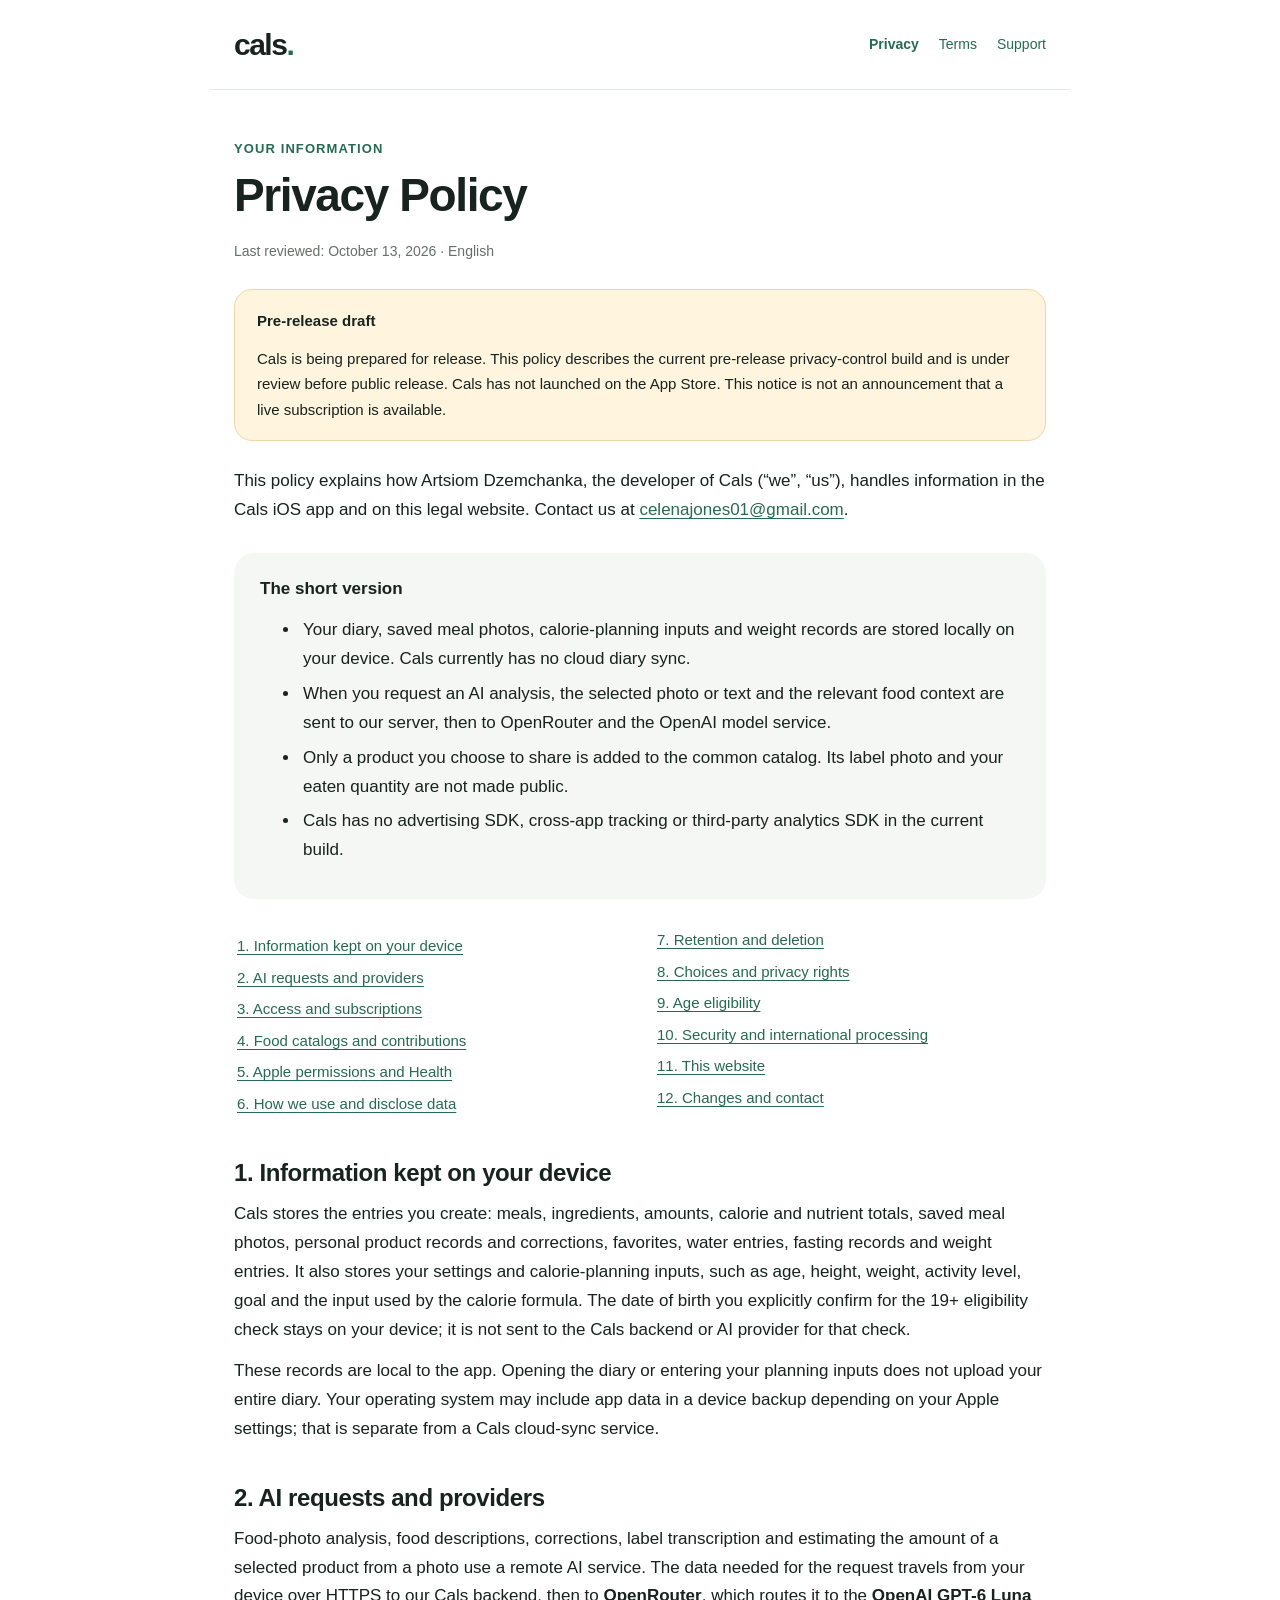
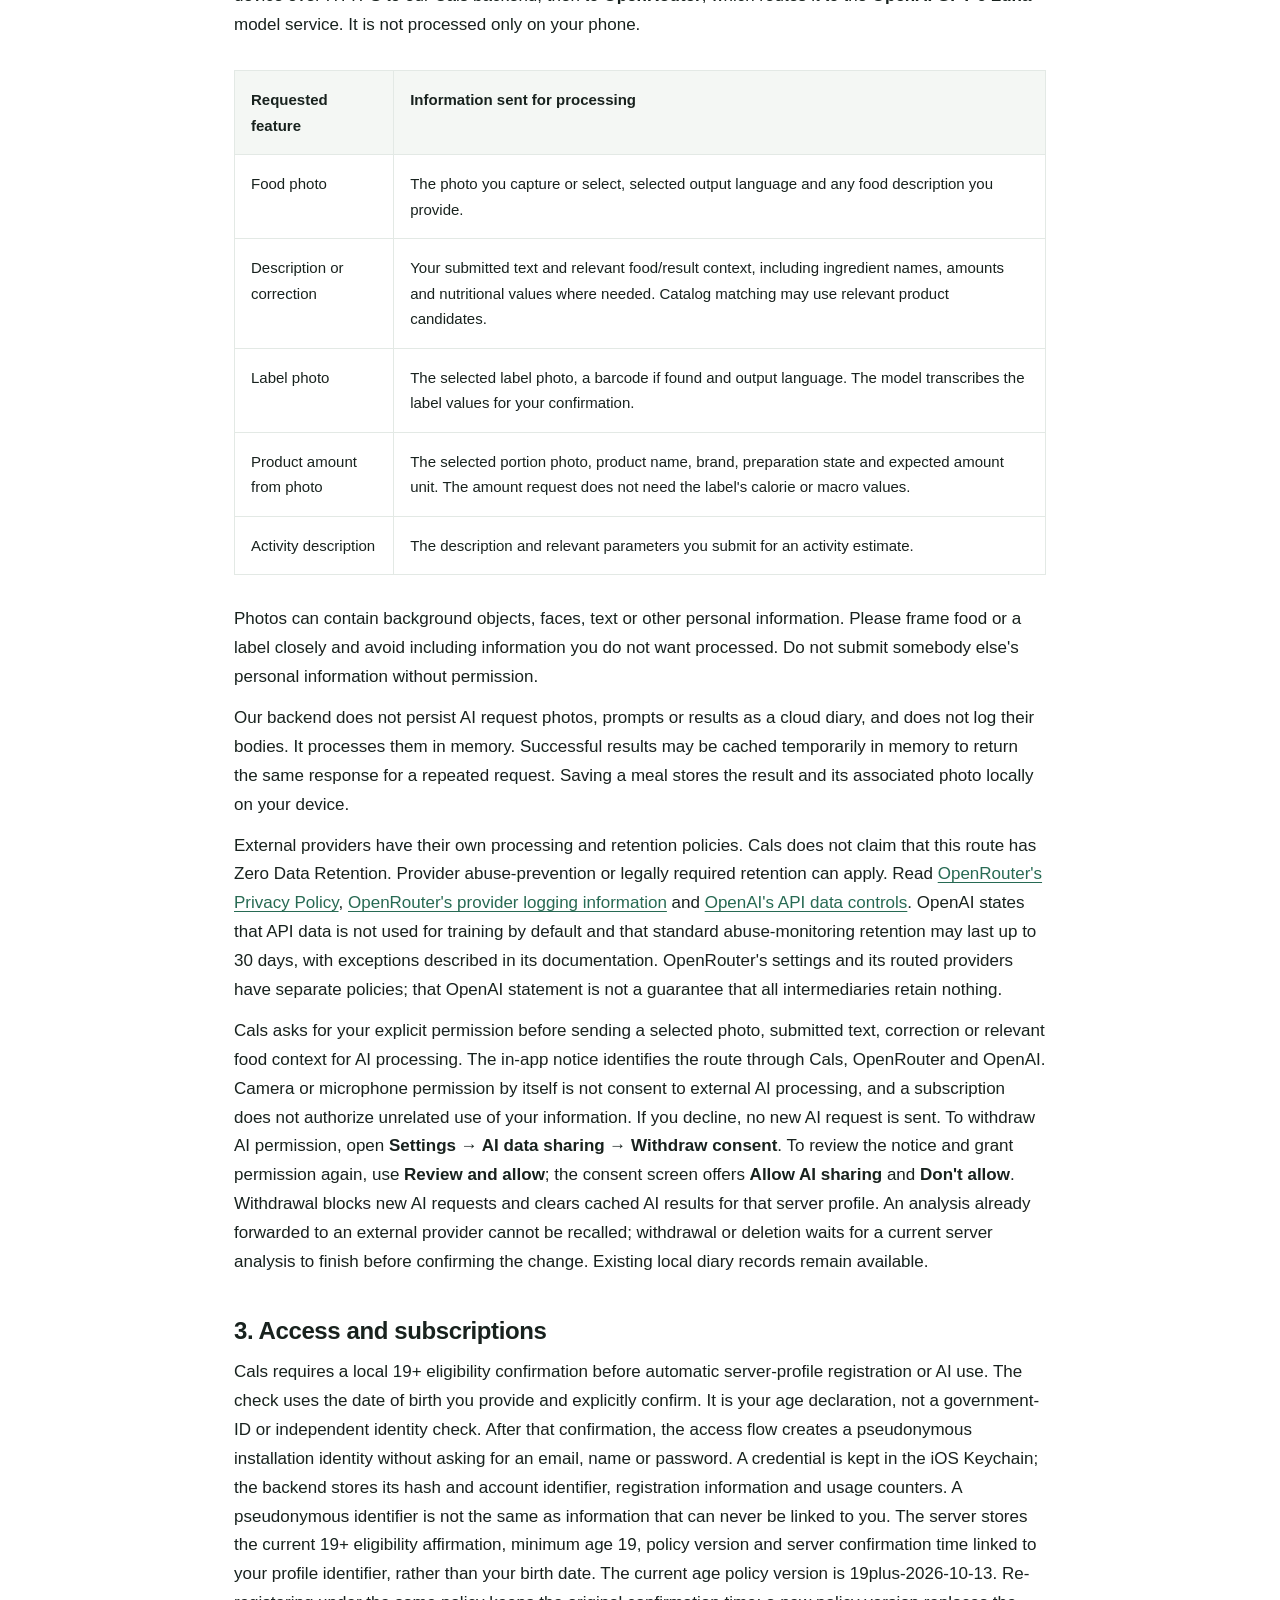
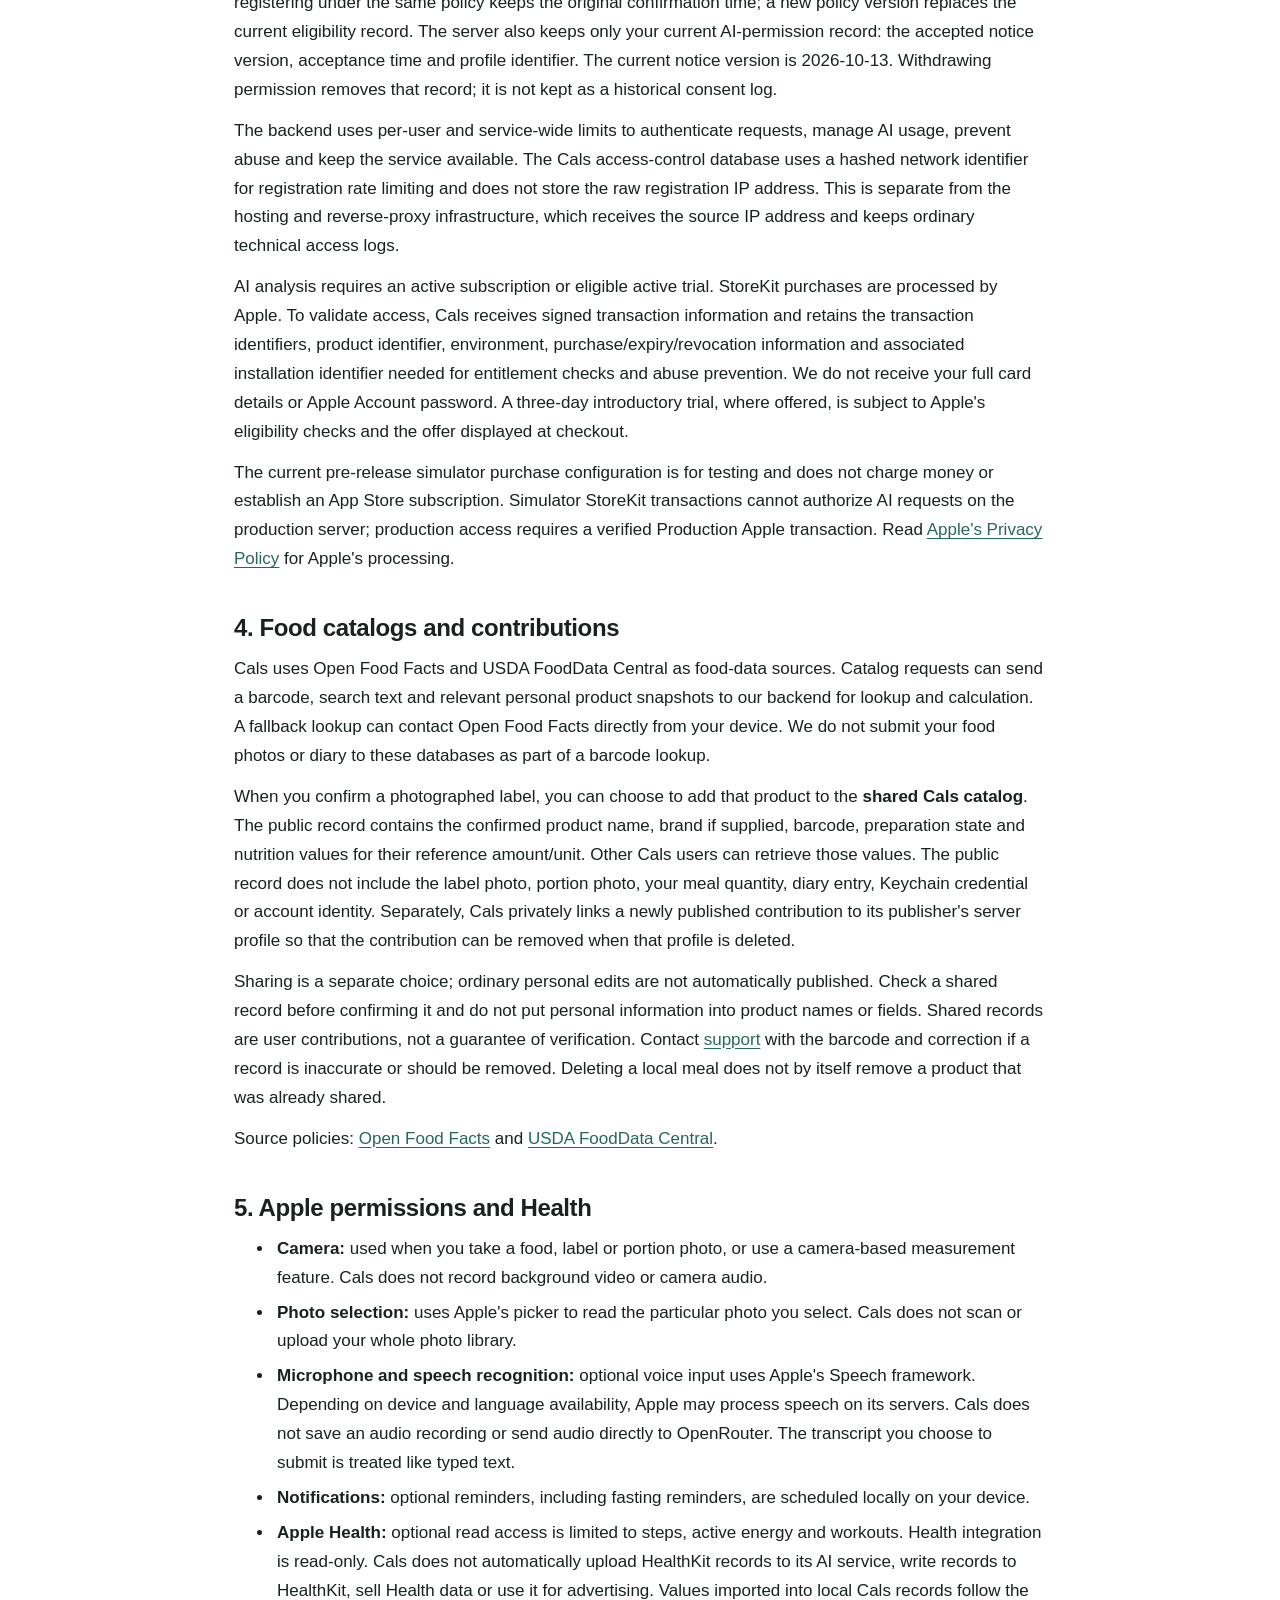
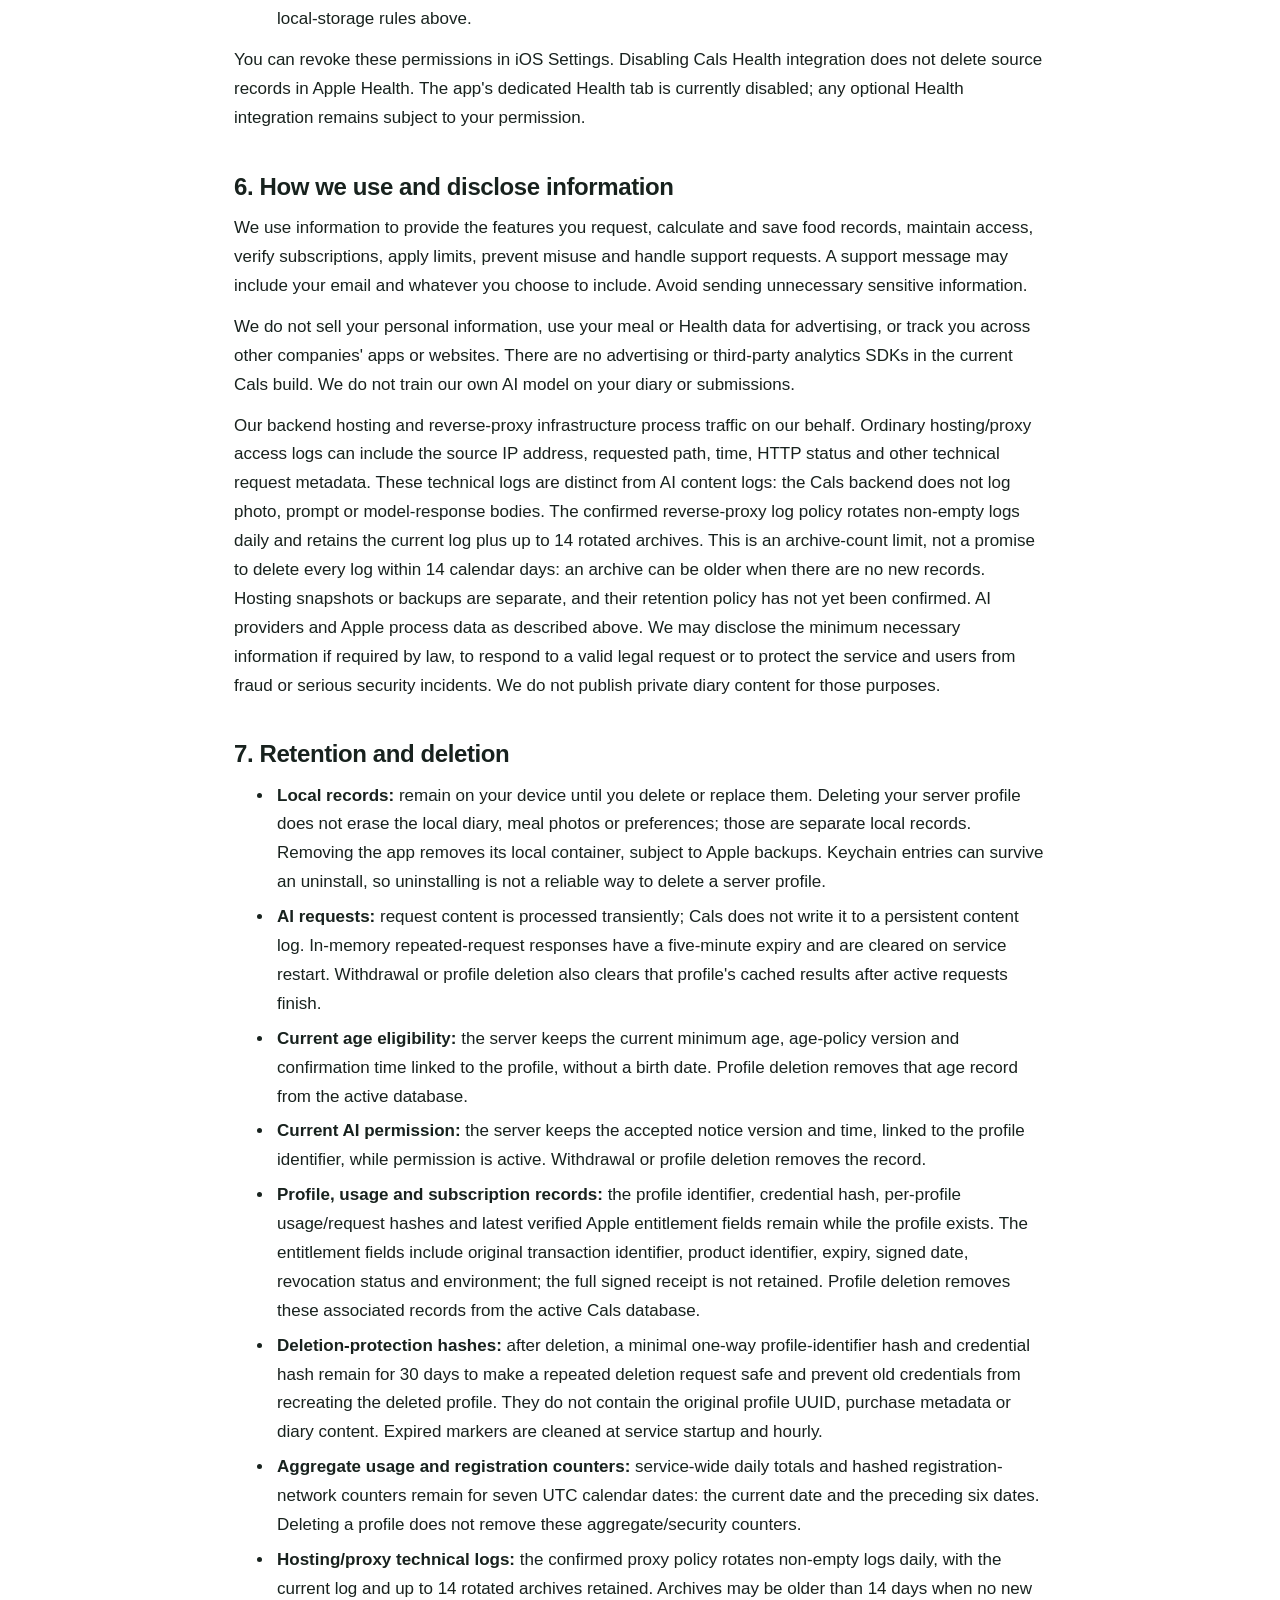
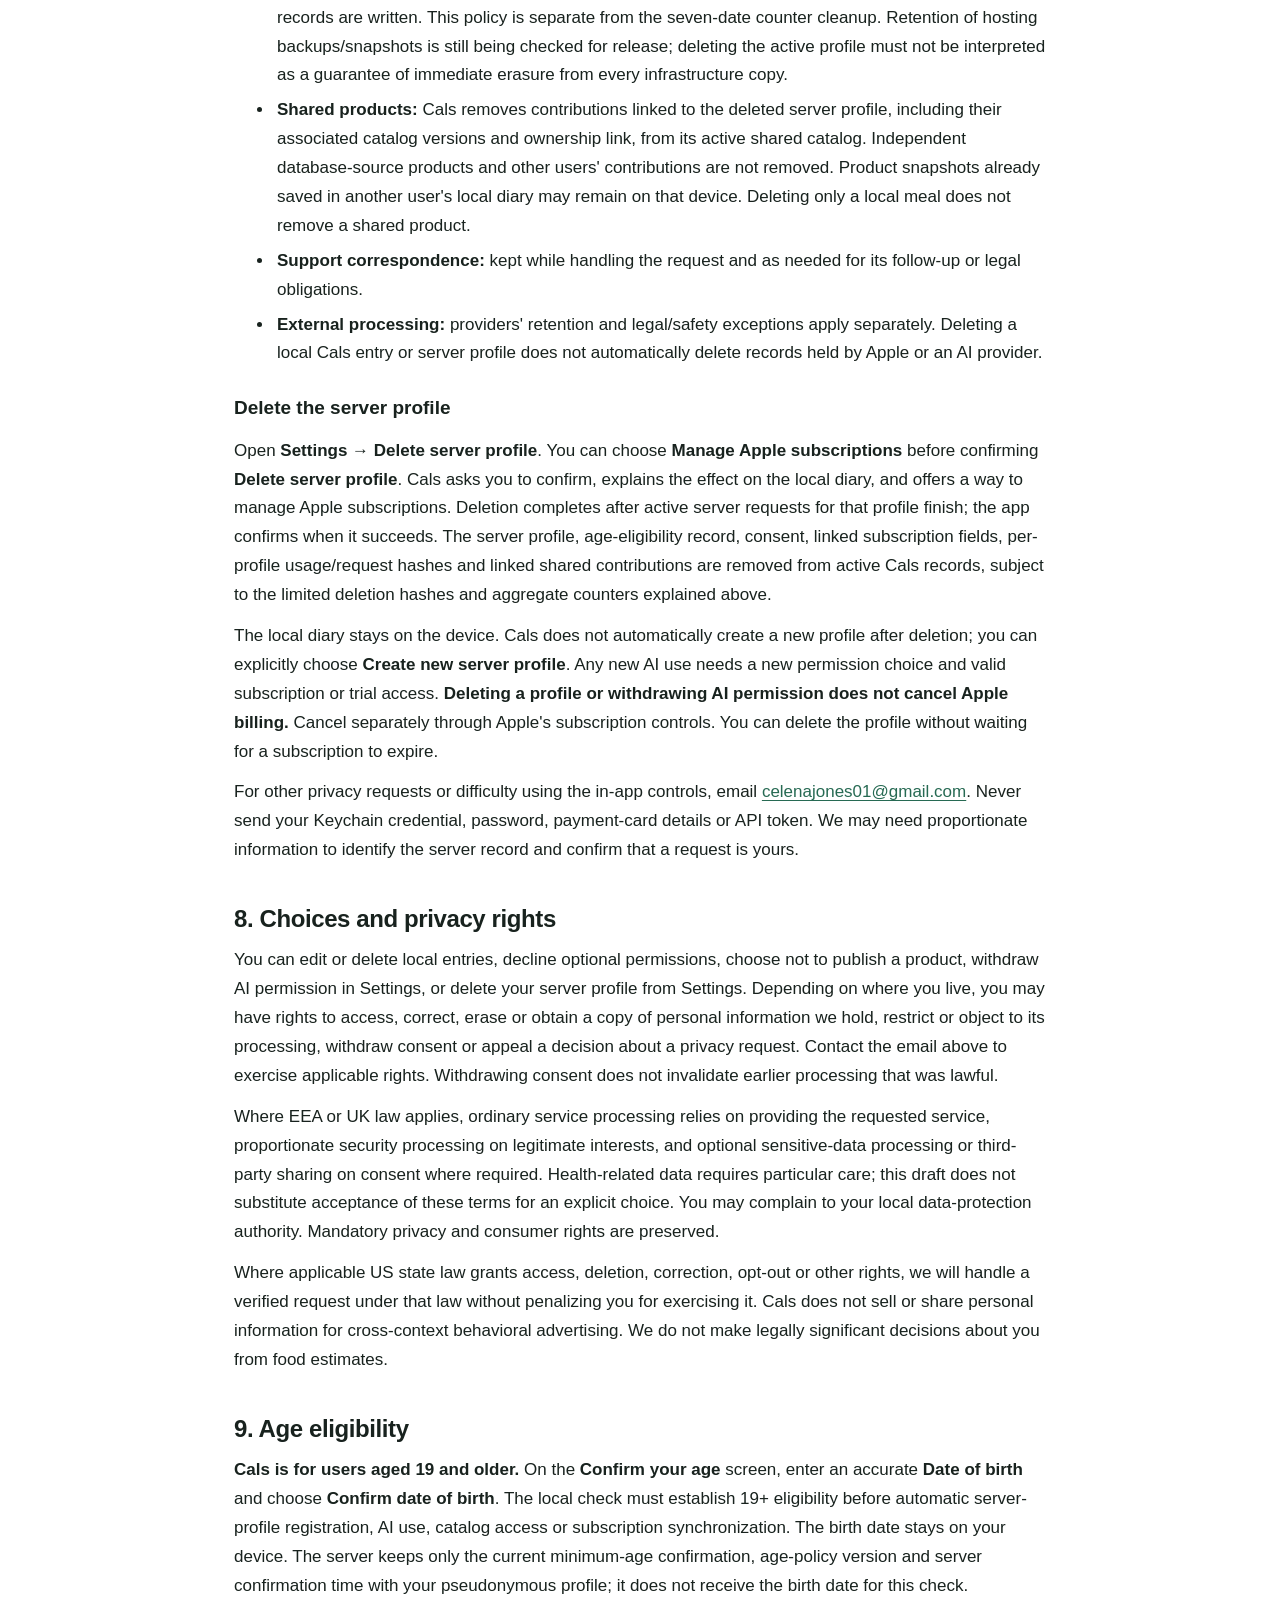
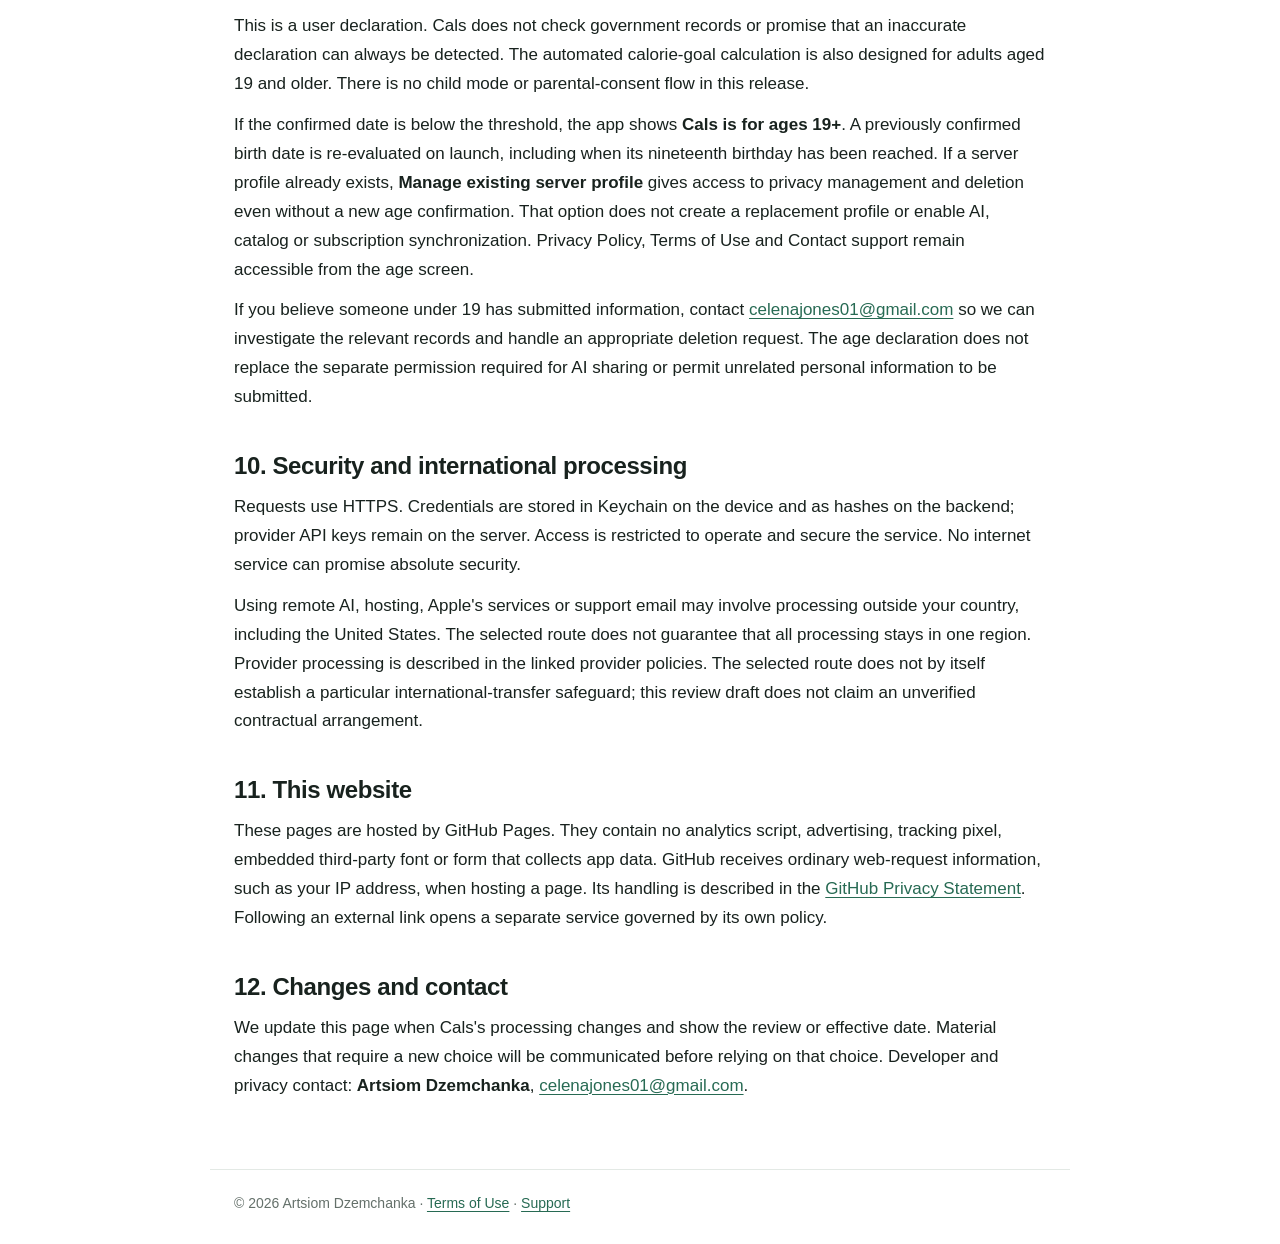
==== commit 02bee33c: "Publish Cals 19-plus eligibility and privacy disclosures" ====
--- a/privacy.html
+++ b/privacy.html
@@ -15,9 +15,9 @@
 <div class="notice"><strong>Pre-release draft</strong><p>Cals is being prepared for release. This policy describes the current pre-release privacy-control build and is under review before public release. Cals has not launched on the App Store. This notice is not an announcement that a live subscription is available.</p></div>
 <p>This policy explains how Artsiom Dzemchanka, the developer of Cals (“we”, “us”), handles information in the Cals iOS app and on this legal website. Contact us at <a href="mailto:celenajones01@gmail.com">celenajones01@gmail.com</a>.</p>
 <div class="summary"><p><strong>The short version</strong></p><ul><li>Your diary, saved meal photos, calorie-planning inputs and weight records are stored locally on your device. Cals currently has no cloud diary sync.</li><li>When you request an AI analysis, the selected photo or text and the relevant food context are sent to our server, then to OpenRouter and the OpenAI model service.</li><li>Only a product you choose to share is added to the common catalog. Its label photo and your eaten quantity are not made public.</li><li>Cals has no advertising SDK, cross-app tracking or third-party analytics SDK in the current build.</li></ul></div>
-<ul class="toc" aria-label="Contents"><li><a href="#local">1. Information kept on your device</a></li><li><a href="#ai">2. AI requests and providers</a></li><li><a href="#access">3. Access and subscriptions</a></li><li><a href="#catalog">4. Food catalogs and contributions</a></li><li><a href="#permissions">5. Apple permissions and Health</a></li><li><a href="#use">6. How we use and disclose data</a></li><li><a href="#retention">7. Retention and deletion</a></li><li><a href="#rights">8. Choices and privacy rights</a></li><li><a href="#children">9. Children's privacy</a></li><li><a href="#transfers">10. Security and international processing</a></li><li><a href="#website">11. This website</a></li><li><a href="#changes">12. Changes and contact</a></li></ul>
+<ul class="toc" aria-label="Contents"><li><a href="#local">1. Information kept on your device</a></li><li><a href="#ai">2. AI requests and providers</a></li><li><a href="#access">3. Access and subscriptions</a></li><li><a href="#catalog">4. Food catalogs and contributions</a></li><li><a href="#permissions">5. Apple permissions and Health</a></li><li><a href="#use">6. How we use and disclose data</a></li><li><a href="#retention">7. Retention and deletion</a></li><li><a href="#rights">8. Choices and privacy rights</a></li><li><a href="#children">9. Age eligibility</a></li><li><a href="#transfers">10. Security and international processing</a></li><li><a href="#website">11. This website</a></li><li><a href="#changes">12. Changes and contact</a></li></ul>
 <section id="local"><h2>1. Information kept on your device</h2>
-<p>Cals stores the entries you create: meals, ingredients, amounts, calorie and nutrient totals, saved meal photos, personal product records and corrections, favorites, water entries, fasting records and weight entries. It also stores your settings and calorie-planning inputs, such as age, height, weight, activity level, goal and the input used by the calorie formula.</p>
+<p>Cals stores the entries you create: meals, ingredients, amounts, calorie and nutrient totals, saved meal photos, personal product records and corrections, favorites, water entries, fasting records and weight entries. It also stores your settings and calorie-planning inputs, such as age, height, weight, activity level, goal and the input used by the calorie formula. The date of birth you explicitly confirm for the 19+ eligibility check stays on your device; it is not sent to the Cals backend or AI provider for that check.</p>
 <p>These records are local to the app. Opening the diary or entering your planning inputs does not upload your entire diary. Your operating system may include app data in a device backup depending on your Apple settings; that is separate from a Cals cloud-sync service.</p>
 </section>
 <section id="ai"><h2>2. AI requests and providers</h2>
@@ -35,7 +35,7 @@
 <p>Cals asks for your explicit permission before sending a selected photo, submitted text, correction or relevant food context for AI processing. The in-app notice identifies the route through Cals, OpenRouter and OpenAI. Camera or microphone permission by itself is not consent to external AI processing, and a subscription does not authorize unrelated use of your information. If you decline, no new AI request is sent. To withdraw AI permission, open <strong>Settings → AI data sharing → Withdraw consent</strong>. To review the notice and grant permission again, use <strong>Review and allow</strong>; the consent screen offers <strong>Allow AI sharing</strong> and <strong>Don't allow</strong>. Withdrawal blocks new AI requests and clears cached AI results for that server profile. An analysis already forwarded to an external provider cannot be recalled; withdrawal or deletion waits for a current server analysis to finish before confirming the change. Existing local diary records remain available.</p>
 </section>
 <section id="access"><h2>3. Access and subscriptions</h2>
-<p>The access flow creates a pseudonymous installation identity without asking for an email, name or password. A credential is kept in the iOS Keychain; the backend stores its hash and account identifier, registration information and usage counters. A pseudonymous identifier is not the same as information that can never be linked to you. The server also keeps only your current AI-permission record: the accepted notice version, acceptance time and profile identifier. The current notice version is 2026-10-13. Withdrawing permission removes that record; it is not kept as a historical consent log.</p>
+<p>Cals requires a local 19+ eligibility confirmation before automatic server-profile registration or AI use. The check uses the date of birth you provide and explicitly confirm. It is your age declaration, not a government-ID or independent identity check. After that confirmation, the access flow creates a pseudonymous installation identity without asking for an email, name or password. A credential is kept in the iOS Keychain; the backend stores its hash and account identifier, registration information and usage counters. A pseudonymous identifier is not the same as information that can never be linked to you. The server stores the current 19+ eligibility affirmation, minimum age 19, policy version and server confirmation time linked to your profile identifier, rather than your birth date. The current age policy version is 19plus-2026-10-13. Re-registering under the same policy keeps the original confirmation time; a new policy version replaces the current eligibility record. The server also keeps only your current AI-permission record: the accepted notice version, acceptance time and profile identifier. The current notice version is 2026-10-13. Withdrawing permission removes that record; it is not kept as a historical consent log.</p>
 <p>The backend uses per-user and service-wide limits to authenticate requests, manage AI usage, prevent abuse and keep the service available. The Cals access-control database uses a hashed network identifier for registration rate limiting and does not store the raw registration IP address. This is separate from the hosting and reverse-proxy infrastructure, which receives the source IP address and keeps ordinary technical access logs.</p>
 <p>AI analysis requires an active subscription or eligible active trial. StoreKit purchases are processed by Apple. To validate access, Cals receives signed transaction information and retains the transaction identifiers, product identifier, environment, purchase/expiry/revocation information and associated installation identifier needed for entitlement checks and abuse prevention. We do not receive your full card details or Apple Account password. A three-day introductory trial, where offered, is subject to Apple's eligibility checks and the offer displayed at checkout.</p>
 <p>The current pre-release simulator purchase configuration is for testing and does not charge money or establish an App Store subscription. Simulator StoreKit transactions cannot authorize AI requests on the production server; production access requires a verified Production Apple transaction. Read <a href="https://www.apple.com/legal/privacy/">Apple's Privacy Policy</a> for Apple's processing.</p>
@@ -59,6 +59,7 @@
 <ul>
 <li><strong>Local records:</strong> remain on your device until you delete or replace them. Deleting your server profile does not erase the local diary, meal photos or preferences; those are separate local records. Removing the app removes its local container, subject to Apple backups. Keychain entries can survive an uninstall, so uninstalling is not a reliable way to delete a server profile.</li>
 <li><strong>AI requests:</strong> request content is processed transiently; Cals does not write it to a persistent content log. In-memory repeated-request responses have a five-minute expiry and are cleared on service restart. Withdrawal or profile deletion also clears that profile's cached results after active requests finish.</li>
+<li><strong>Current age eligibility:</strong> the server keeps the current minimum age, age-policy version and confirmation time linked to the profile, without a birth date. Profile deletion removes that age record from the active database.</li>
 <li><strong>Current AI permission:</strong> the server keeps the accepted notice version and time, linked to the profile identifier, while permission is active. Withdrawal or profile deletion removes the record.</li>
 <li><strong>Profile, usage and subscription records:</strong> the profile identifier, credential hash, per-profile usage/request hashes and latest verified Apple entitlement fields remain while the profile exists. The entitlement fields include original transaction identifier, product identifier, expiry, signed date, revocation status and environment; the full signed receipt is not retained. Profile deletion removes these associated records from the active Cals database.</li>
 <li><strong>Deletion-protection hashes:</strong> after deletion, a minimal one-way profile-identifier hash and credential hash remain for 30 days to make a repeated deletion request safe and prevent old credentials from recreating the deleted profile. They do not contain the original profile UUID, purchase metadata or diary content. Expired markers are cleaned at service startup and hourly.</li>
@@ -69,7 +70,7 @@
 <li><strong>External processing:</strong> providers' retention and legal/safety exceptions apply separately. Deleting a local Cals entry or server profile does not automatically delete records held by Apple or an AI provider.</li>
 </ul>
 <h3>Delete the server profile</h3>
-<p>Open <strong>Settings → Delete server profile</strong>. You can choose <strong>Manage Apple subscriptions</strong> before confirming <strong>Delete server profile</strong>. Cals asks you to confirm, explains the effect on the local diary, and offers a way to manage Apple subscriptions. Deletion completes after active server requests for that profile finish; the app confirms when it succeeds. The server profile, consent, linked subscription fields, per-profile usage/request hashes and linked shared contributions are removed from active Cals records, subject to the limited deletion hashes and aggregate counters explained above.</p>
+<p>Open <strong>Settings → Delete server profile</strong>. You can choose <strong>Manage Apple subscriptions</strong> before confirming <strong>Delete server profile</strong>. Cals asks you to confirm, explains the effect on the local diary, and offers a way to manage Apple subscriptions. Deletion completes after active server requests for that profile finish; the app confirms when it succeeds. The server profile, age-eligibility record, consent, linked subscription fields, per-profile usage/request hashes and linked shared contributions are removed from active Cals records, subject to the limited deletion hashes and aggregate counters explained above.</p>
 <p>The local diary stays on the device. Cals does not automatically create a new profile after deletion; you can explicitly choose <strong>Create new server profile</strong>. Any new AI use needs a new permission choice and valid subscription or trial access. <strong>Deleting a profile or withdrawing AI permission does not cancel Apple billing.</strong> Cancel separately through Apple's subscription controls. You can delete the profile without waiting for a subscription to expire.</p>
 <p>For other privacy requests or difficulty using the in-app controls, email <a href="mailto:celenajones01@gmail.com?subject=Cals%20privacy%20request">celenajones01@gmail.com</a>. Never send your Keychain credential, password, payment-card details or API token. We may need proportionate information to identify the server record and confirm that a request is yours.</p>
 </section>
@@ -78,10 +79,11 @@
 <p>Where EEA or UK law applies, ordinary service processing relies on providing the requested service, proportionate security processing on legitimate interests, and optional sensitive-data processing or third-party sharing on consent where required. Health-related data requires particular care; this draft does not substitute acceptance of these terms for an explicit choice. You may complain to your local data-protection authority. Mandatory privacy and consumer rights are preserved.</p>
 <p>Where applicable US state law grants access, deletion, correction, opt-out or other rights, we will handle a verified request under that law without penalizing you for exercising it. Cals does not sell or share personal information for cross-context behavioral advertising. We do not make legally significant decisions about you from food estimates.</p>
 </section>
-<section id="children"><h2>9. Children and teenagers</h2>
-<p>The local food diary has no app-wide 19+ restriction. The current automated calorie-goal calculation is designed for adults aged 19 and older; that calculation boundary does not establish a minimum age for the whole app or make adult calorie targets suitable for children.</p>
-<p>Remote AI and other online features can involve a minor's personal information and require additional privacy, parental-permission and provider safeguards. The current pre-release build does not implement age assurance or verified parental consent for these features, and its AI route does not have confirmed Zero Data Retention. The ordinary <strong>Allow AI sharing</strong> choice is not a verified parental-consent process.</p>
-<p>Accordingly, this review draft does not present Cals as a completed child-ready AI service. Minor-data handling remains a release requirement; no technical age block is claimed by this policy. If you believe a child's information has been submitted, contact <a href="mailto:celenajones01@gmail.com?subject=Cals%20child%20privacy">celenajones01@gmail.com</a> so we can investigate the relevant records and handle a deletion request.</p>
+<section id="children"><h2>9. Age eligibility</h2>
+<p><strong>Cals is for users aged 19 and older.</strong> On the <strong>Confirm your age</strong> screen, enter an accurate <strong>Date of birth</strong> and choose <strong>Confirm date of birth</strong>. The local check must establish 19+ eligibility before automatic server-profile registration, AI use, catalog access or subscription synchronization. The birth date stays on your device. The server keeps only the current minimum-age confirmation, age-policy version and server confirmation time with your pseudonymous profile; it does not receive the birth date for this check.</p>
+<p>This is a user declaration. Cals does not check government records or promise that an inaccurate declaration can always be detected. The automated calorie-goal calculation is also designed for adults aged 19 and older. There is no child mode or parental-consent flow in this release.</p>
+<p>If the confirmed date is below the threshold, the app shows <strong>Cals is for ages 19+</strong>. A previously confirmed birth date is re-evaluated on launch, including when its nineteenth birthday has been reached. If a server profile already exists, <strong>Manage existing server profile</strong> gives access to privacy management and deletion even without a new age confirmation. That option does not create a replacement profile or enable AI, catalog or subscription synchronization. Privacy Policy, Terms of Use and Contact support remain accessible from the age screen.</p>
+<p>If you believe someone under 19 has submitted information, contact <a href="mailto:celenajones01@gmail.com?subject=Cals%20age%20privacy">celenajones01@gmail.com</a> so we can investigate the relevant records and handle an appropriate deletion request. The age declaration does not replace the separate permission required for AI sharing or permit unrelated personal information to be submitted.</p>
 </section>
 <section id="transfers"><h2>10. Security and international processing</h2>
 <p>Requests use HTTPS. Credentials are stored in Keychain on the device and as hashes on the backend; provider API keys remain on the server. Access is restricted to operate and secure the service. No internet service can promise absolute security.</p>
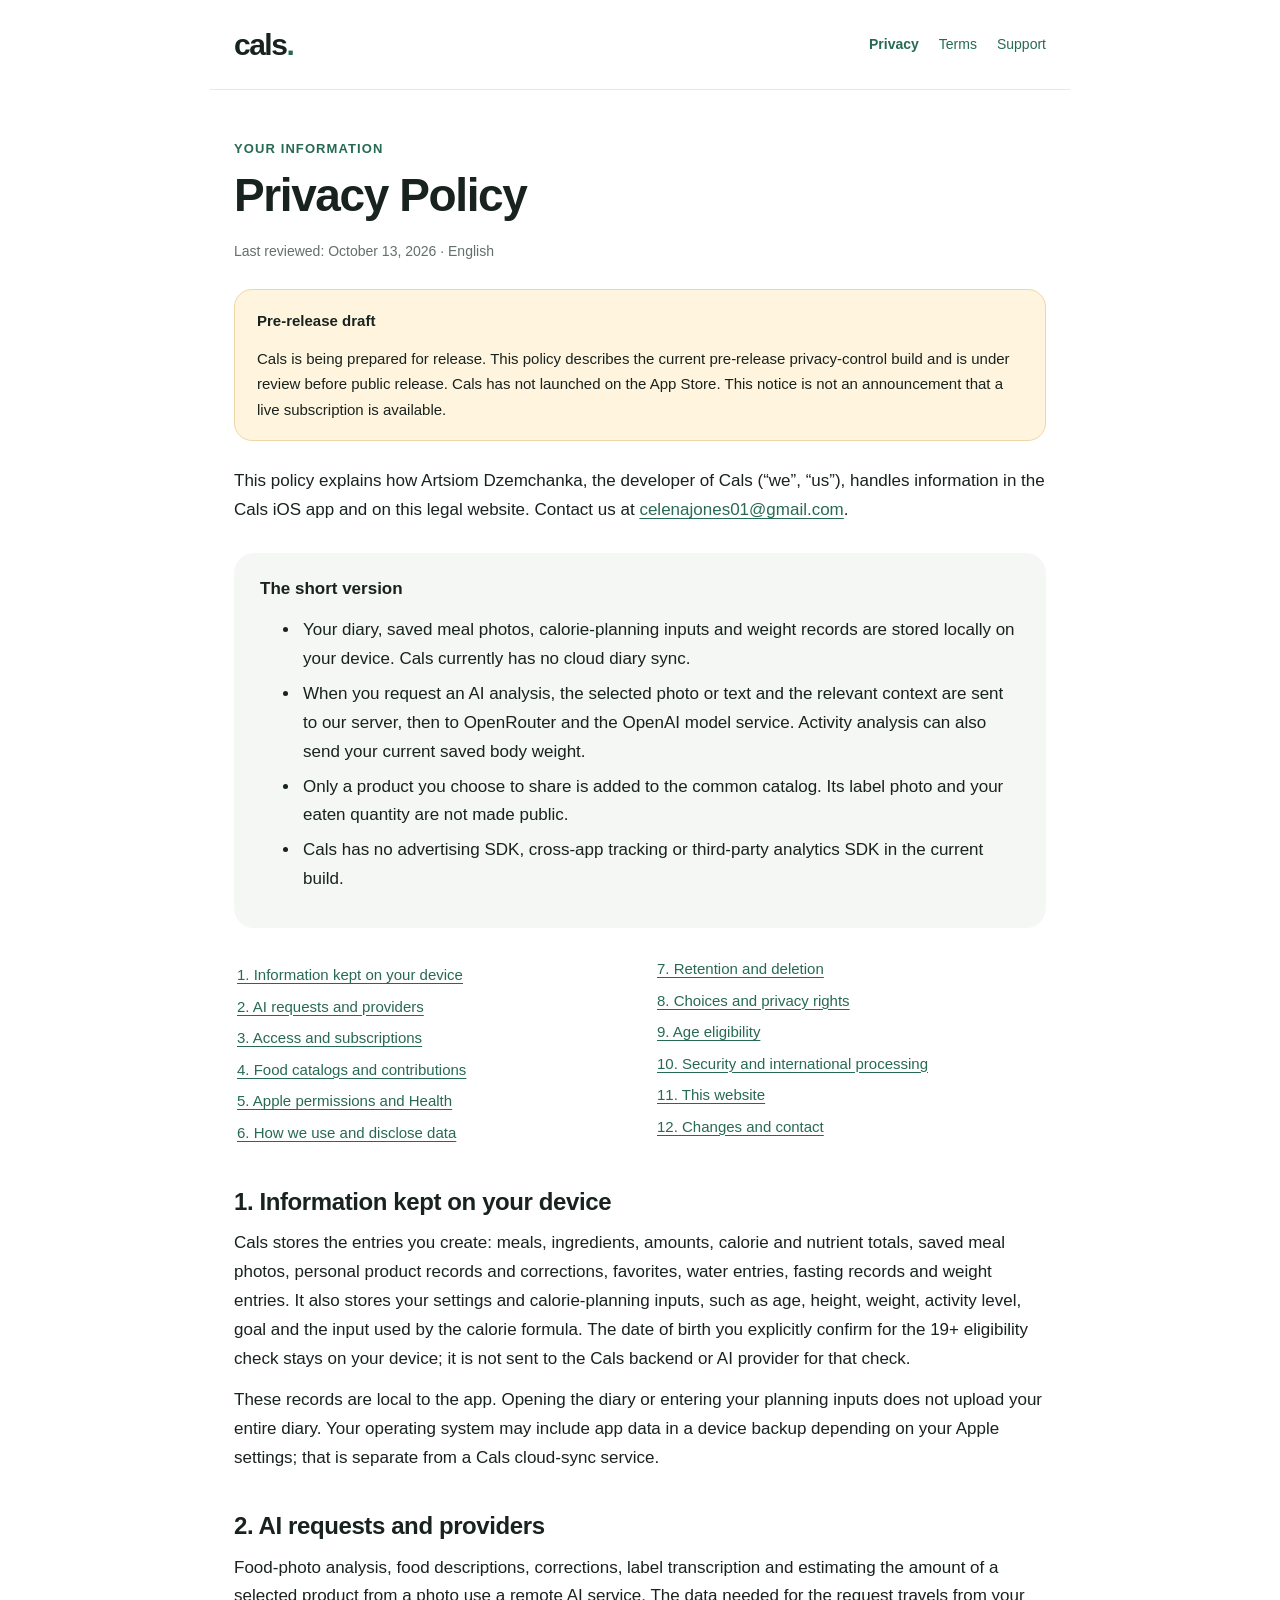
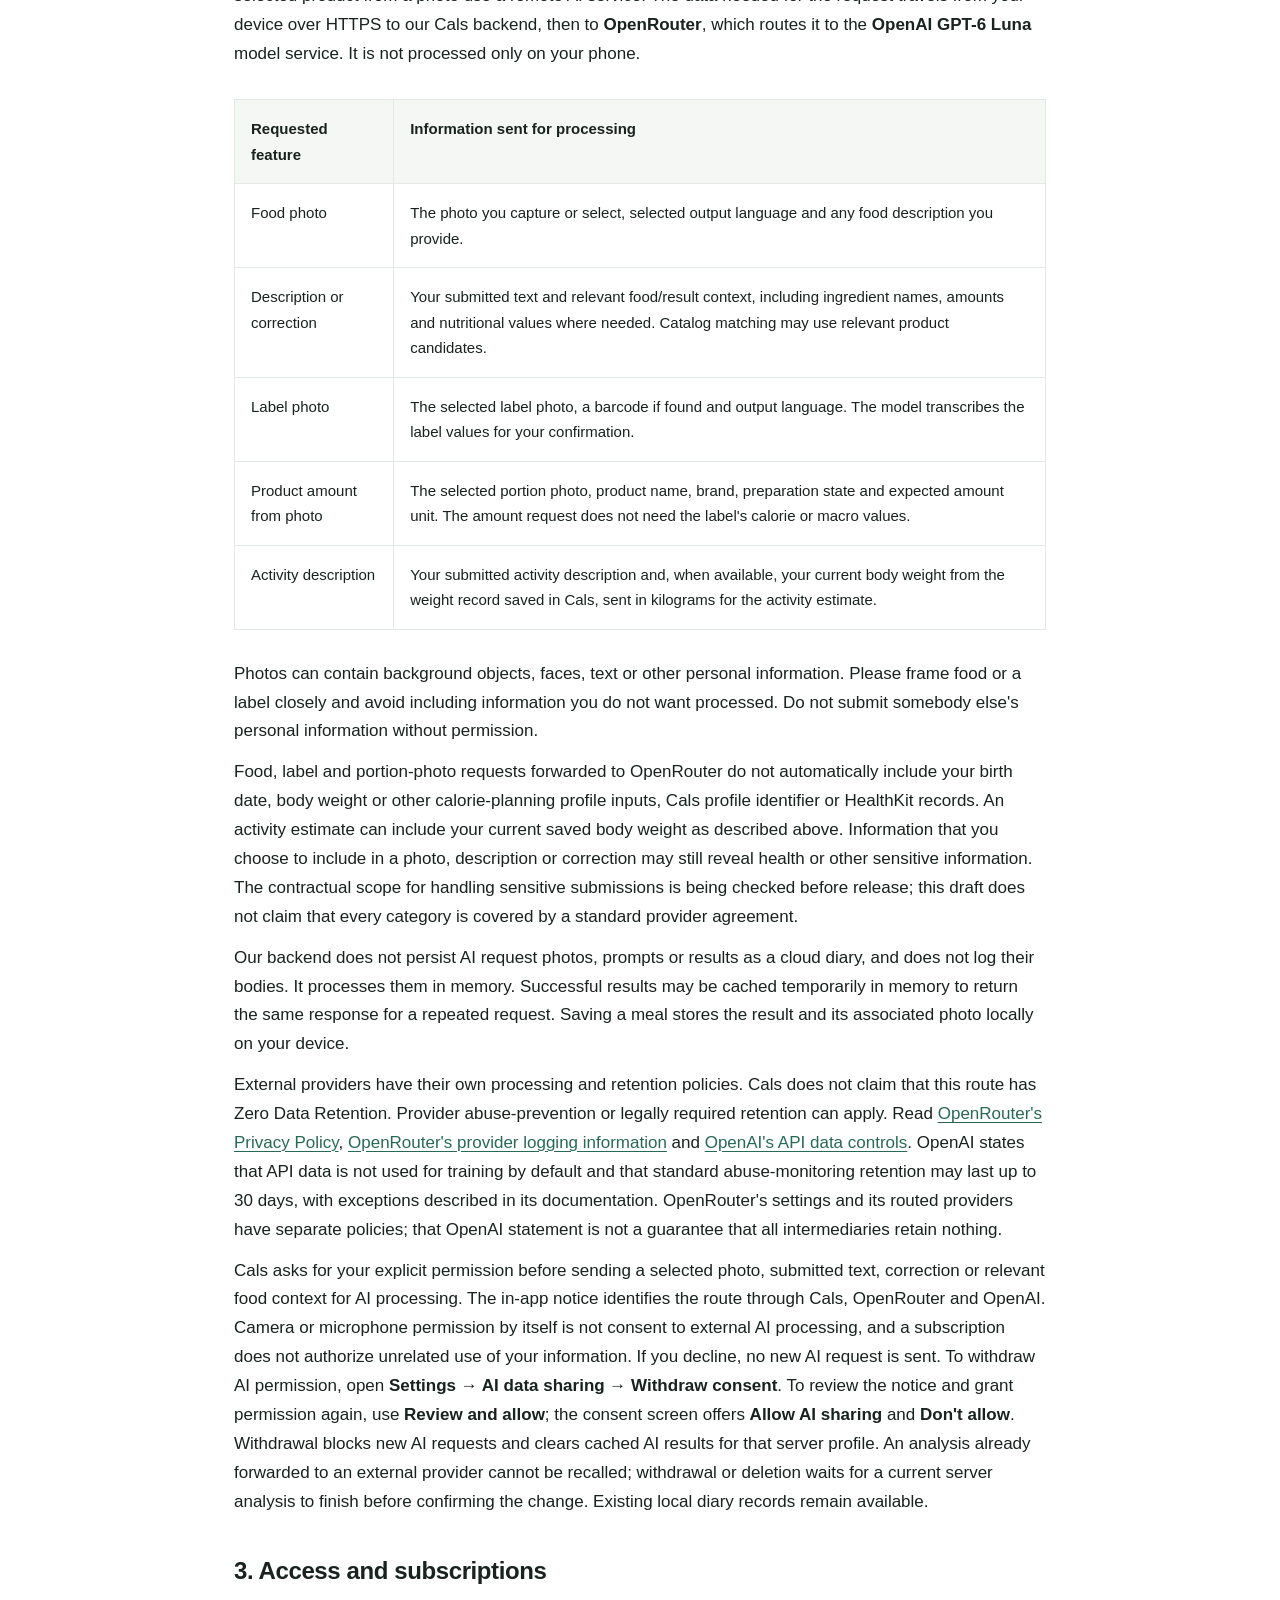
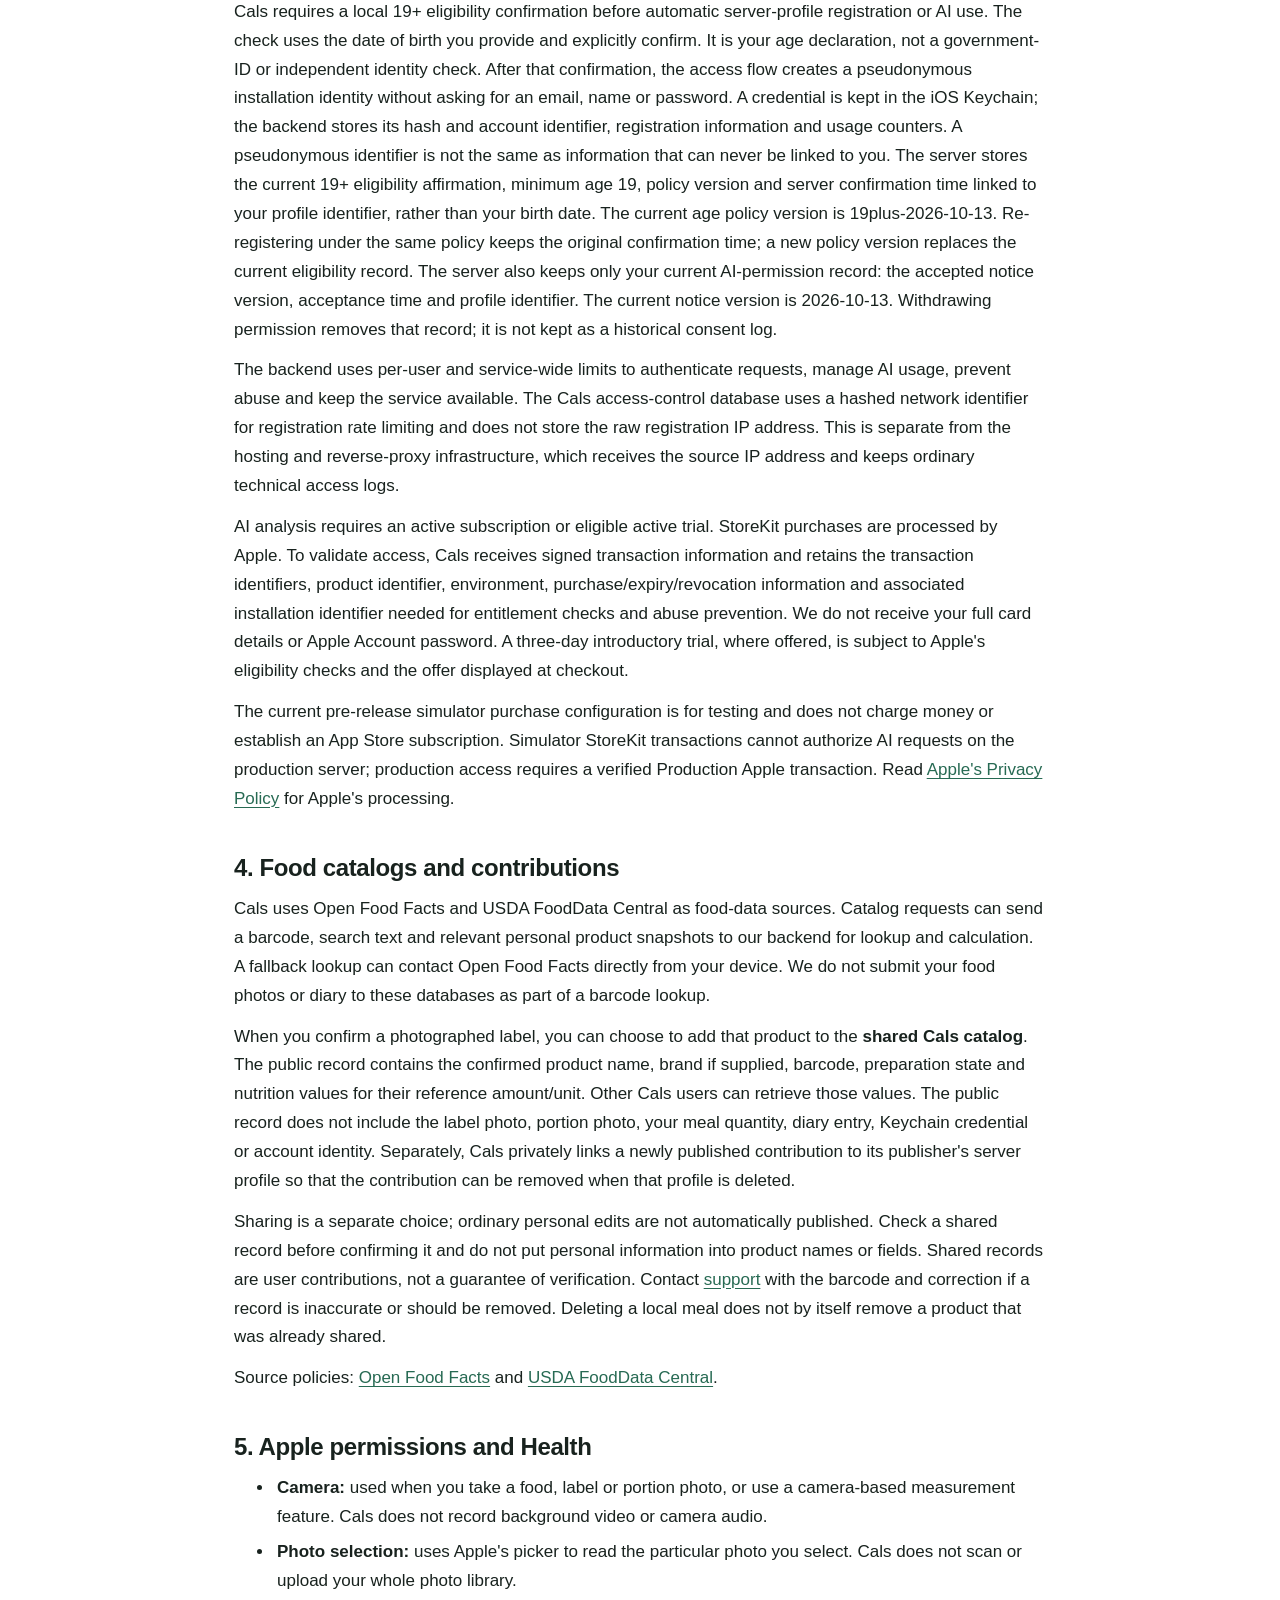
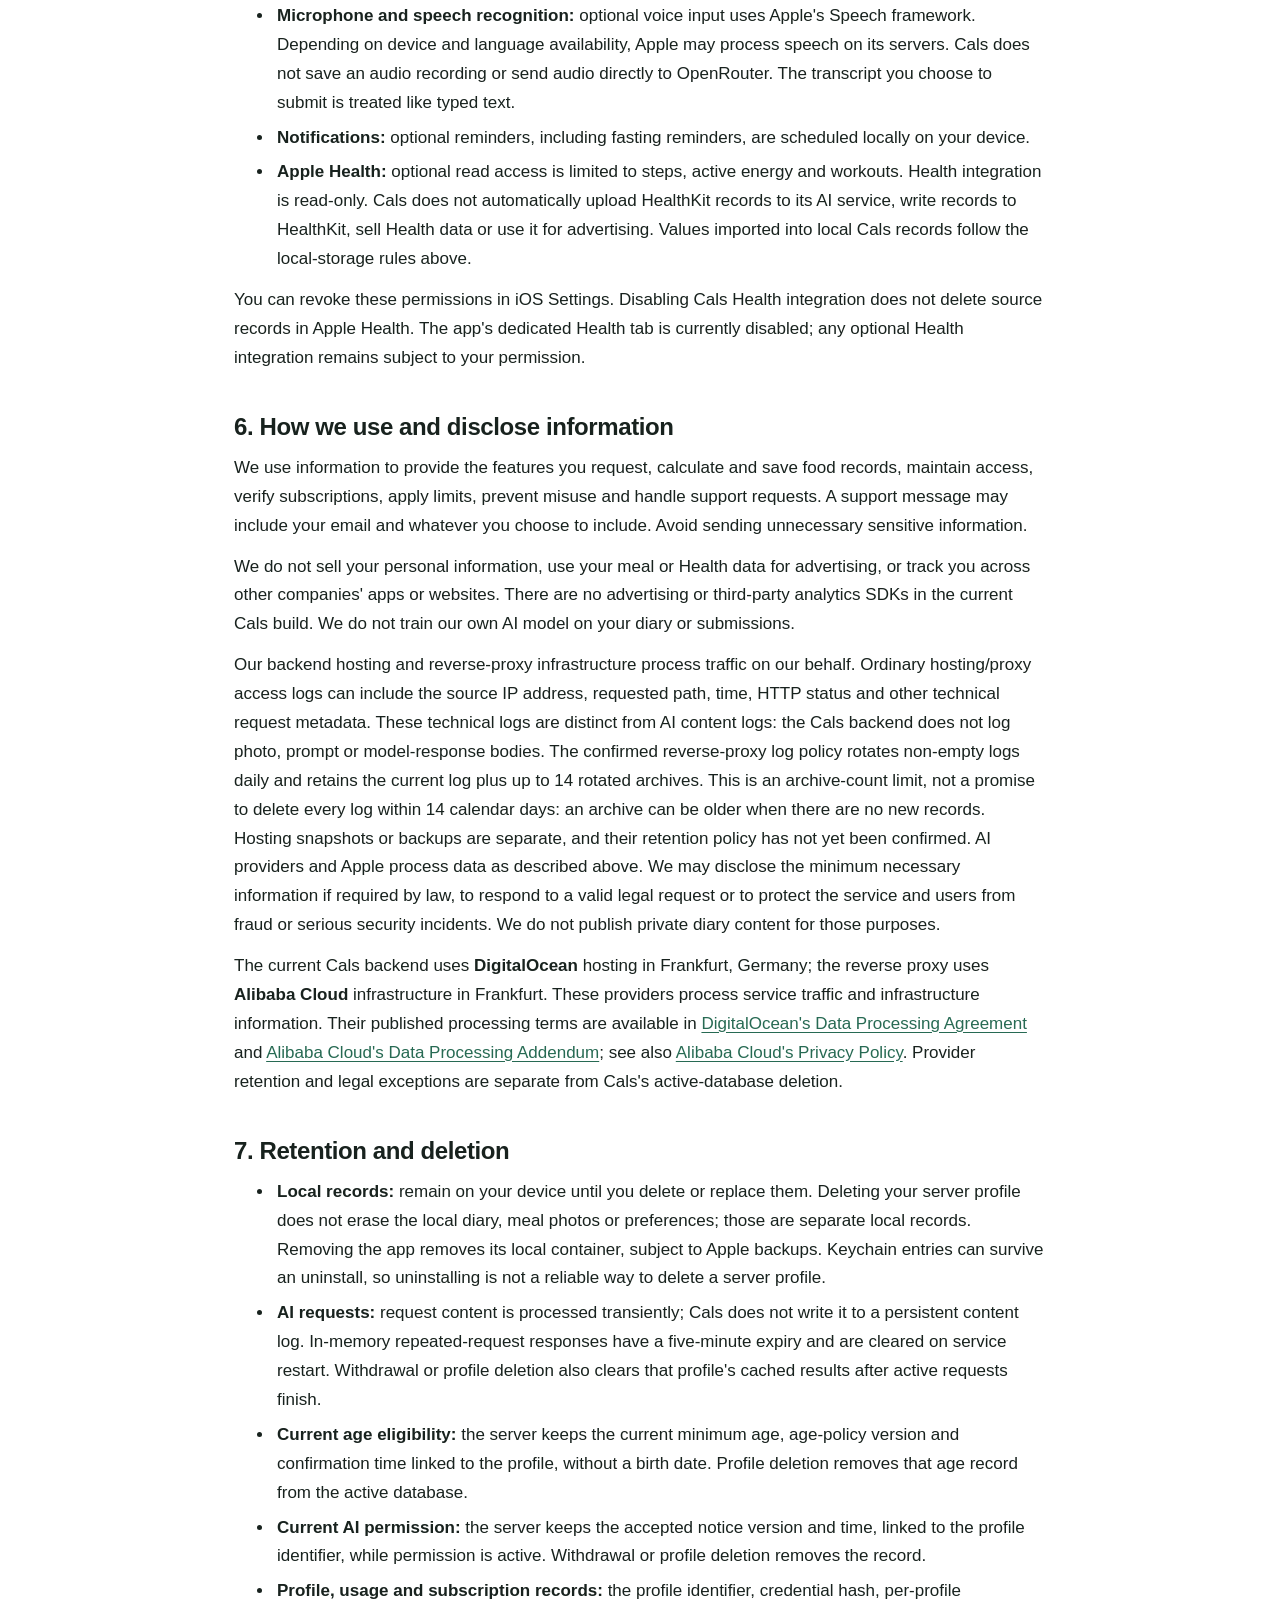
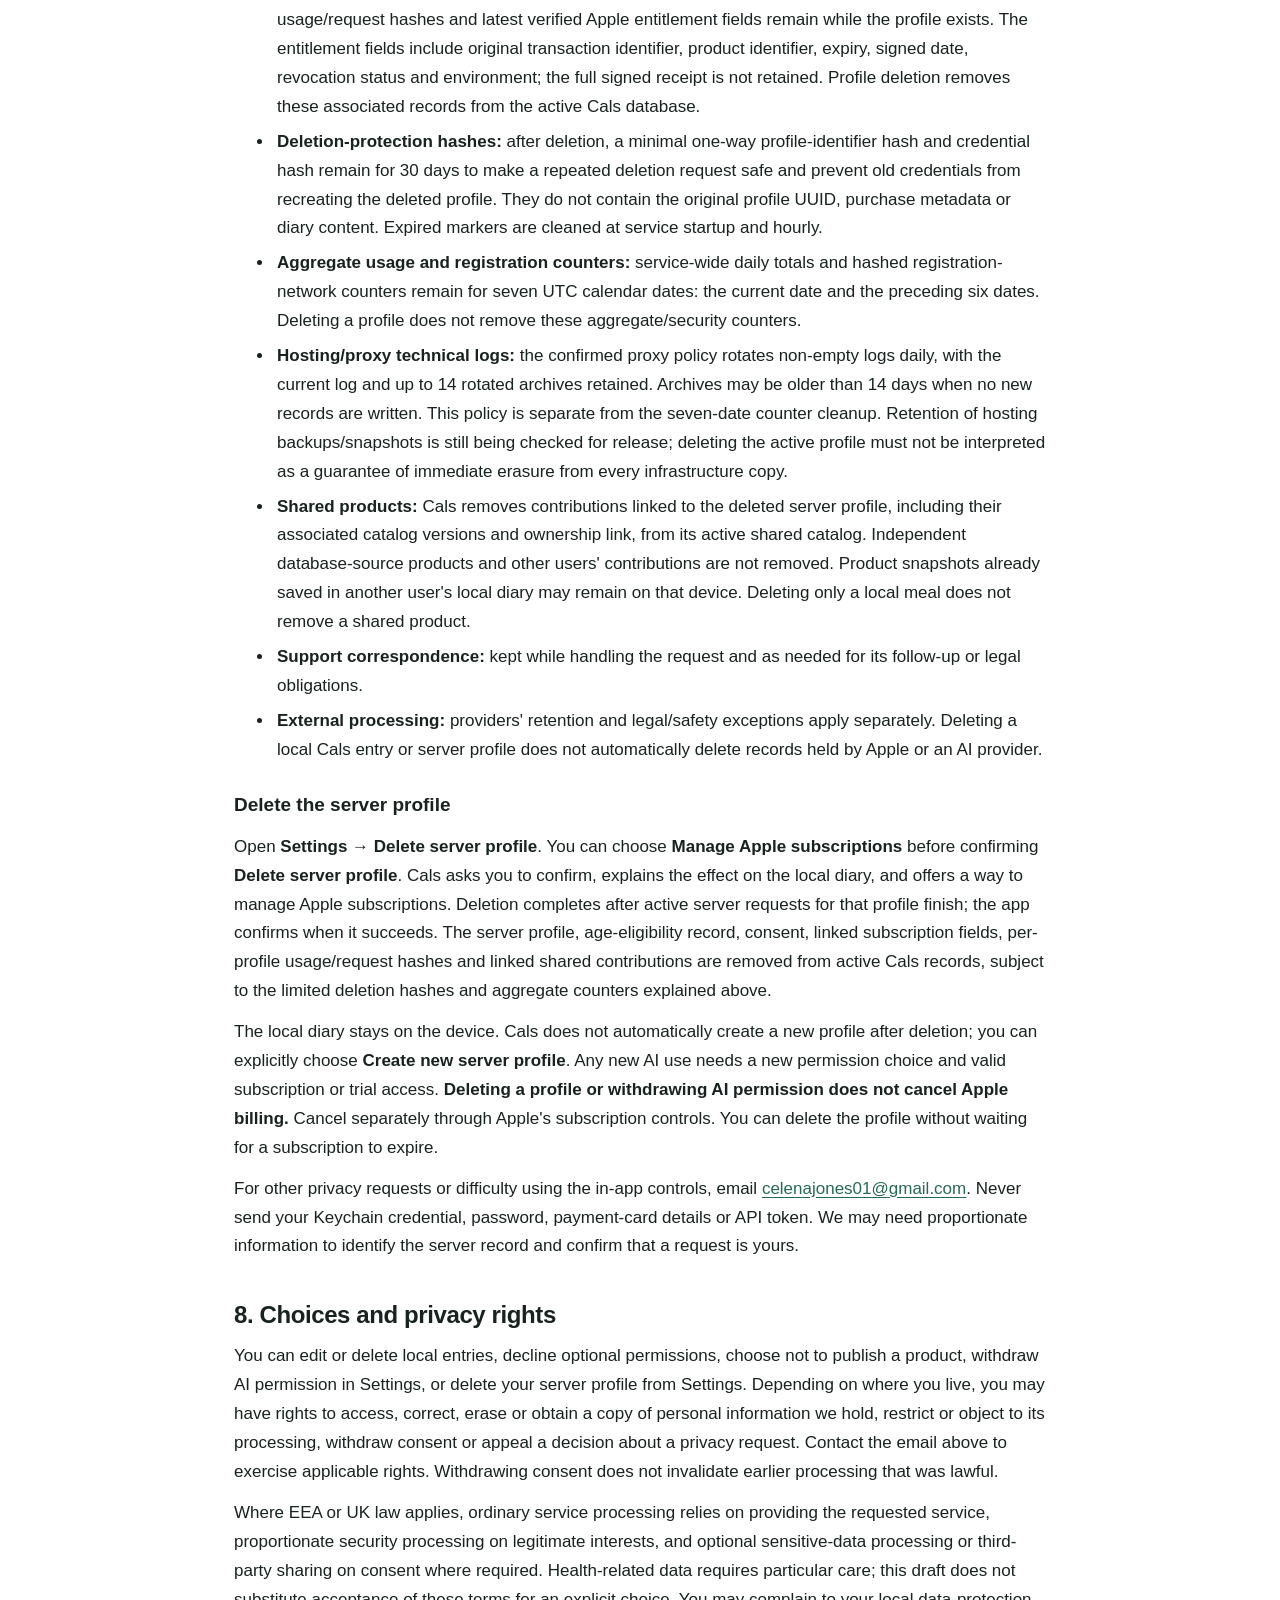
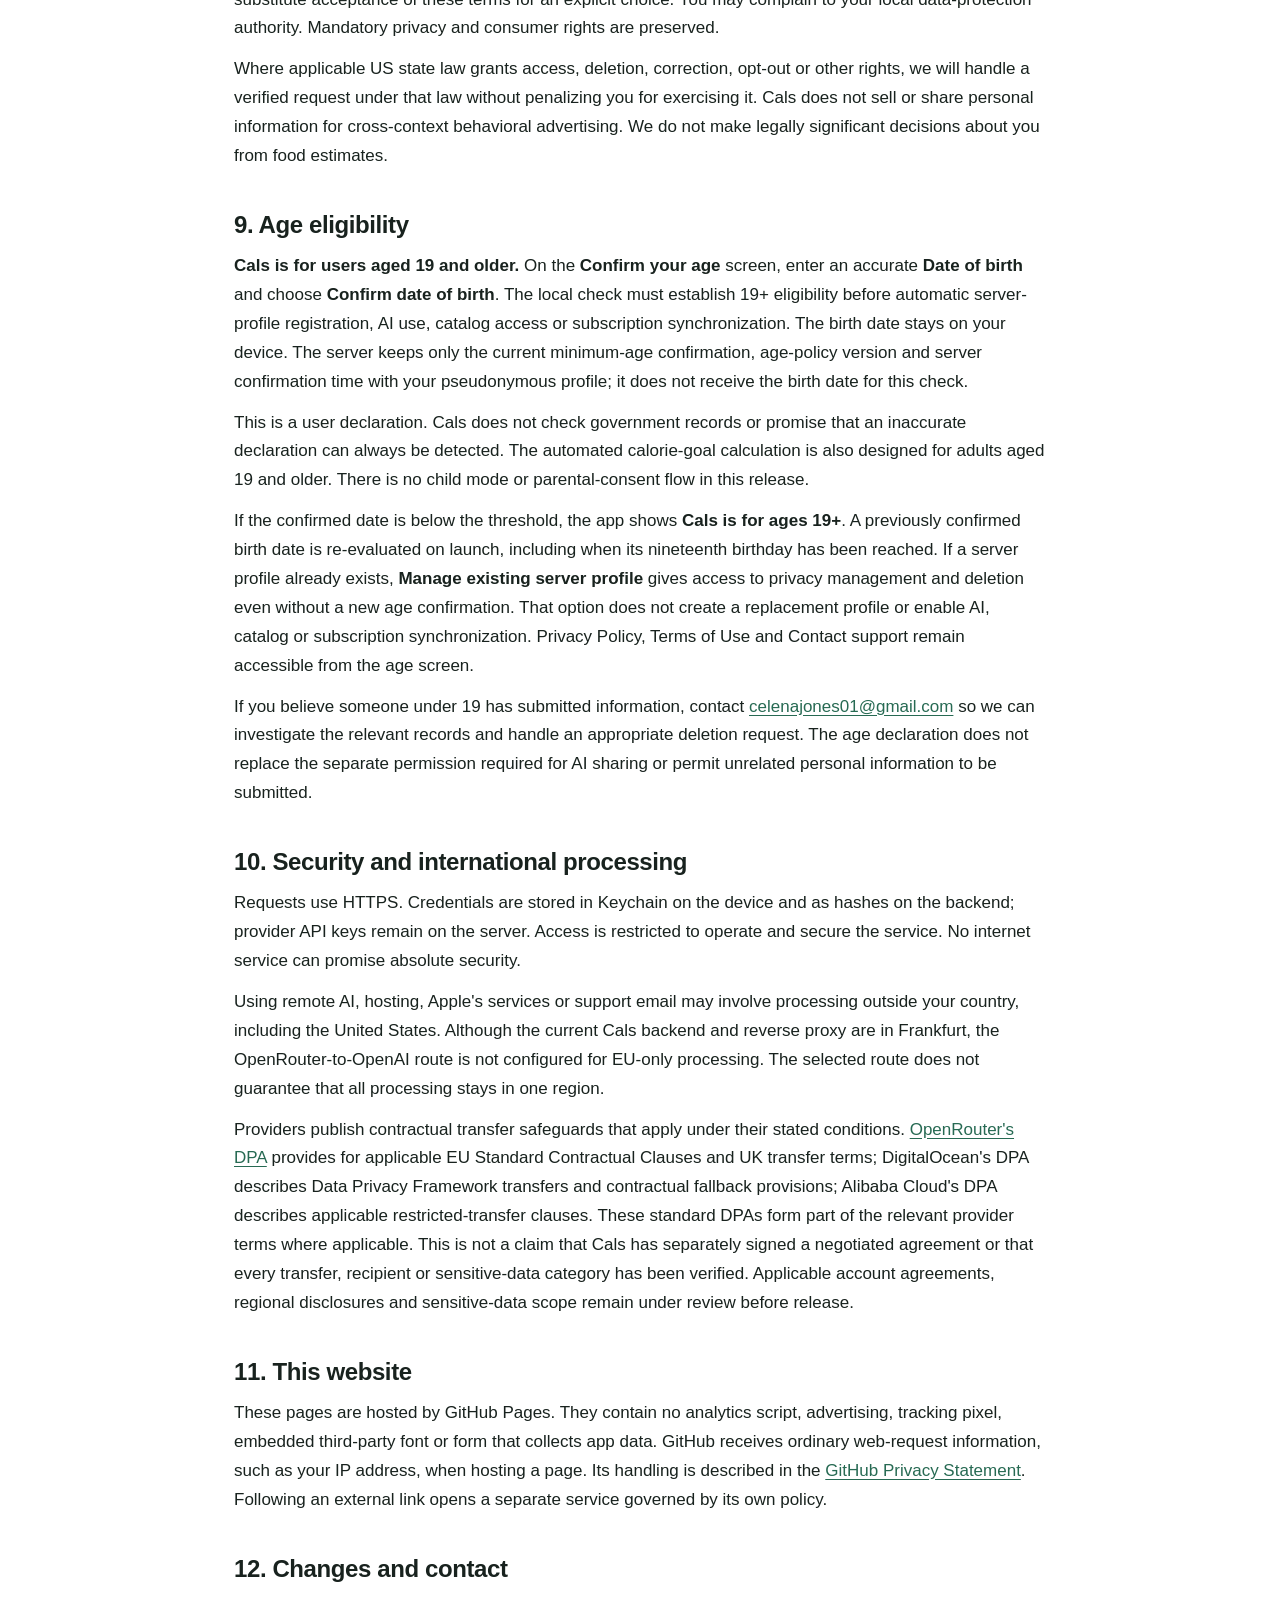
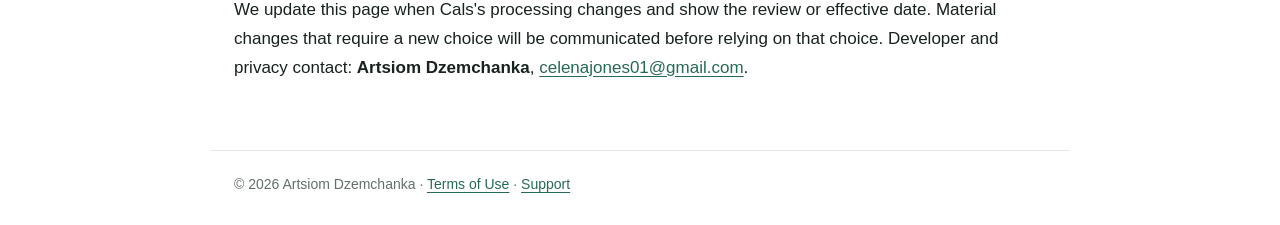
==== commit 71643d0c: "Clarify Cals providers, hosting regions and activity weight sharing" ====
--- a/privacy.html
+++ b/privacy.html
@@ -14,7 +14,7 @@
 <p class="meta">Last reviewed: October 13, 2026 · English</p>
 <div class="notice"><strong>Pre-release draft</strong><p>Cals is being prepared for release. This policy describes the current pre-release privacy-control build and is under review before public release. Cals has not launched on the App Store. This notice is not an announcement that a live subscription is available.</p></div>
 <p>This policy explains how Artsiom Dzemchanka, the developer of Cals (“we”, “us”), handles information in the Cals iOS app and on this legal website. Contact us at <a href="mailto:celenajones01@gmail.com">celenajones01@gmail.com</a>.</p>
-<div class="summary"><p><strong>The short version</strong></p><ul><li>Your diary, saved meal photos, calorie-planning inputs and weight records are stored locally on your device. Cals currently has no cloud diary sync.</li><li>When you request an AI analysis, the selected photo or text and the relevant food context are sent to our server, then to OpenRouter and the OpenAI model service.</li><li>Only a product you choose to share is added to the common catalog. Its label photo and your eaten quantity are not made public.</li><li>Cals has no advertising SDK, cross-app tracking or third-party analytics SDK in the current build.</li></ul></div>
+<div class="summary"><p><strong>The short version</strong></p><ul><li>Your diary, saved meal photos, calorie-planning inputs and weight records are stored locally on your device. Cals currently has no cloud diary sync.</li><li>When you request an AI analysis, the selected photo or text and the relevant context are sent to our server, then to OpenRouter and the OpenAI model service. Activity analysis can also send your current saved body weight.</li><li>Only a product you choose to share is added to the common catalog. Its label photo and your eaten quantity are not made public.</li><li>Cals has no advertising SDK, cross-app tracking or third-party analytics SDK in the current build.</li></ul></div>
 <ul class="toc" aria-label="Contents"><li><a href="#local">1. Information kept on your device</a></li><li><a href="#ai">2. AI requests and providers</a></li><li><a href="#access">3. Access and subscriptions</a></li><li><a href="#catalog">4. Food catalogs and contributions</a></li><li><a href="#permissions">5. Apple permissions and Health</a></li><li><a href="#use">6. How we use and disclose data</a></li><li><a href="#retention">7. Retention and deletion</a></li><li><a href="#rights">8. Choices and privacy rights</a></li><li><a href="#children">9. Age eligibility</a></li><li><a href="#transfers">10. Security and international processing</a></li><li><a href="#website">11. This website</a></li><li><a href="#changes">12. Changes and contact</a></li></ul>
 <section id="local"><h2>1. Information kept on your device</h2>
 <p>Cals stores the entries you create: meals, ingredients, amounts, calorie and nutrient totals, saved meal photos, personal product records and corrections, favorites, water entries, fasting records and weight entries. It also stores your settings and calorie-planning inputs, such as age, height, weight, activity level, goal and the input used by the calorie formula. The date of birth you explicitly confirm for the 19+ eligibility check stays on your device; it is not sent to the Cals backend or AI provider for that check.</p>
@@ -27,9 +27,10 @@
 <tr><td>Description or correction</td><td>Your submitted text and relevant food/result context, including ingredient names, amounts and nutritional values where needed. Catalog matching may use relevant product candidates.</td></tr>
 <tr><td>Label photo</td><td>The selected label photo, a barcode if found and output language. The model transcribes the label values for your confirmation.</td></tr>
 <tr><td>Product amount from photo</td><td>The selected portion photo, product name, brand, preparation state and expected amount unit. The amount request does not need the label's calorie or macro values.</td></tr>
-<tr><td>Activity description</td><td>The description and relevant parameters you submit for an activity estimate.</td></tr>
+<tr><td>Activity description</td><td>Your submitted activity description and, when available, your current body weight from the weight record saved in Cals, sent in kilograms for the activity estimate.</td></tr>
 </tbody></table></div>
 <p>Photos can contain background objects, faces, text or other personal information. Please frame food or a label closely and avoid including information you do not want processed. Do not submit somebody else's personal information without permission.</p>
+<p>Food, label and portion-photo requests forwarded to OpenRouter do not automatically include your birth date, body weight or other calorie-planning profile inputs, Cals profile identifier or HealthKit records. An activity estimate can include your current saved body weight as described above. Information that you choose to include in a photo, description or correction may still reveal health or other sensitive information. The contractual scope for handling sensitive submissions is being checked before release; this draft does not claim that every category is covered by a standard provider agreement.</p>
 <p>Our backend does not persist AI request photos, prompts or results as a cloud diary, and does not log their bodies. It processes them in memory. Successful results may be cached temporarily in memory to return the same response for a repeated request. Saving a meal stores the result and its associated photo locally on your device.</p>
 <p>External providers have their own processing and retention policies. Cals does not claim that this route has Zero Data Retention. Provider abuse-prevention or legally required retention can apply. Read <a href="https://openrouter.ai/privacy">OpenRouter's Privacy Policy</a>, <a href="https://openrouter.ai/docs/guides/privacy/provider-logging">OpenRouter's provider logging information</a> and <a href="https://developers.openai.com/api/docs/guides/your-data">OpenAI's API data controls</a>. OpenAI states that API data is not used for training by default and that standard abuse-monitoring retention may last up to 30 days, with exceptions described in its documentation. OpenRouter's settings and its routed providers have separate policies; that OpenAI statement is not a guarantee that all intermediaries retain nothing.</p>
 <p>Cals asks for your explicit permission before sending a selected photo, submitted text, correction or relevant food context for AI processing. The in-app notice identifies the route through Cals, OpenRouter and OpenAI. Camera or microphone permission by itself is not consent to external AI processing, and a subscription does not authorize unrelated use of your information. If you decline, no new AI request is sent. To withdraw AI permission, open <strong>Settings → AI data sharing → Withdraw consent</strong>. To review the notice and grant permission again, use <strong>Review and allow</strong>; the consent screen offers <strong>Allow AI sharing</strong> and <strong>Don't allow</strong>. Withdrawal blocks new AI requests and clears cached AI results for that server profile. An analysis already forwarded to an external provider cannot be recalled; withdrawal or deletion waits for a current server analysis to finish before confirming the change. Existing local diary records remain available.</p>
@@ -54,6 +55,7 @@
 <p>We use information to provide the features you request, calculate and save food records, maintain access, verify subscriptions, apply limits, prevent misuse and handle support requests. A support message may include your email and whatever you choose to include. Avoid sending unnecessary sensitive information.</p>
 <p>We do not sell your personal information, use your meal or Health data for advertising, or track you across other companies' apps or websites. There are no advertising or third-party analytics SDKs in the current Cals build. We do not train our own AI model on your diary or submissions.</p>
 <p>Our backend hosting and reverse-proxy infrastructure process traffic on our behalf. Ordinary hosting/proxy access logs can include the source IP address, requested path, time, HTTP status and other technical request metadata. These technical logs are distinct from AI content logs: the Cals backend does not log photo, prompt or model-response bodies. The confirmed reverse-proxy log policy rotates non-empty logs daily and retains the current log plus up to 14 rotated archives. This is an archive-count limit, not a promise to delete every log within 14 calendar days: an archive can be older when there are no new records. Hosting snapshots or backups are separate, and their retention policy has not yet been confirmed. AI providers and Apple process data as described above. We may disclose the minimum necessary information if required by law, to respond to a valid legal request or to protect the service and users from fraud or serious security incidents. We do not publish private diary content for those purposes.</p>
+<p>The current Cals backend uses <strong>DigitalOcean</strong> hosting in Frankfurt, Germany; the reverse proxy uses <strong>Alibaba Cloud</strong> infrastructure in Frankfurt. These providers process service traffic and infrastructure information. Their published processing terms are available in <a href="https://www.digitalocean.com/legal/data-processing-agreement">DigitalOcean's Data Processing Agreement</a> and <a href="https://www.alibabacloud.com/help/zh/legal/latest/fe2cxg">Alibaba Cloud's Data Processing Addendum</a>; see also <a href="https://www.alibabacloud.com/help/en/legal/latest/alibaba-cloud-international-website-privacy-policy">Alibaba Cloud's Privacy Policy</a>. Provider retention and legal exceptions are separate from Cals's active-database deletion.</p>
 </section>
 <section id="retention"><h2>7. Retention and deletion</h2>
 <ul>
@@ -87,7 +89,8 @@
 </section>
 <section id="transfers"><h2>10. Security and international processing</h2>
 <p>Requests use HTTPS. Credentials are stored in Keychain on the device and as hashes on the backend; provider API keys remain on the server. Access is restricted to operate and secure the service. No internet service can promise absolute security.</p>
-<p>Using remote AI, hosting, Apple's services or support email may involve processing outside your country, including the United States. The selected route does not guarantee that all processing stays in one region. Provider processing is described in the linked provider policies. The selected route does not by itself establish a particular international-transfer safeguard; this review draft does not claim an unverified contractual arrangement.</p>
+<p>Using remote AI, hosting, Apple's services or support email may involve processing outside your country, including the United States. Although the current Cals backend and reverse proxy are in Frankfurt, the OpenRouter-to-OpenAI route is not configured for EU-only processing. The selected route does not guarantee that all processing stays in one region.</p>
+<p>Providers publish contractual transfer safeguards that apply under their stated conditions. <a href="https://openrouter.ai/data-processing-agreement">OpenRouter's DPA</a> provides for applicable EU Standard Contractual Clauses and UK transfer terms; DigitalOcean's DPA describes Data Privacy Framework transfers and contractual fallback provisions; Alibaba Cloud's DPA describes applicable restricted-transfer clauses. These standard DPAs form part of the relevant provider terms where applicable. This is not a claim that Cals has separately signed a negotiated agreement or that every transfer, recipient or sensitive-data category has been verified. Applicable account agreements, regional disclosures and sensitive-data scope remain under review before release.</p>
 </section>
 <section id="website"><h2>11. This website</h2>
 <p>These pages are hosted by GitHub Pages. They contain no analytics script, advertising, tracking pixel, embedded third-party font or form that collects app data. GitHub receives ordinary web-request information, such as your IP address, when hosting a page. Its handling is described in the <a href="https://docs.github.com/en/site-policy/privacy-policies/github-general-privacy-statement">GitHub Privacy Statement</a>. Following an external link opens a separate service governed by its own policy.</p>
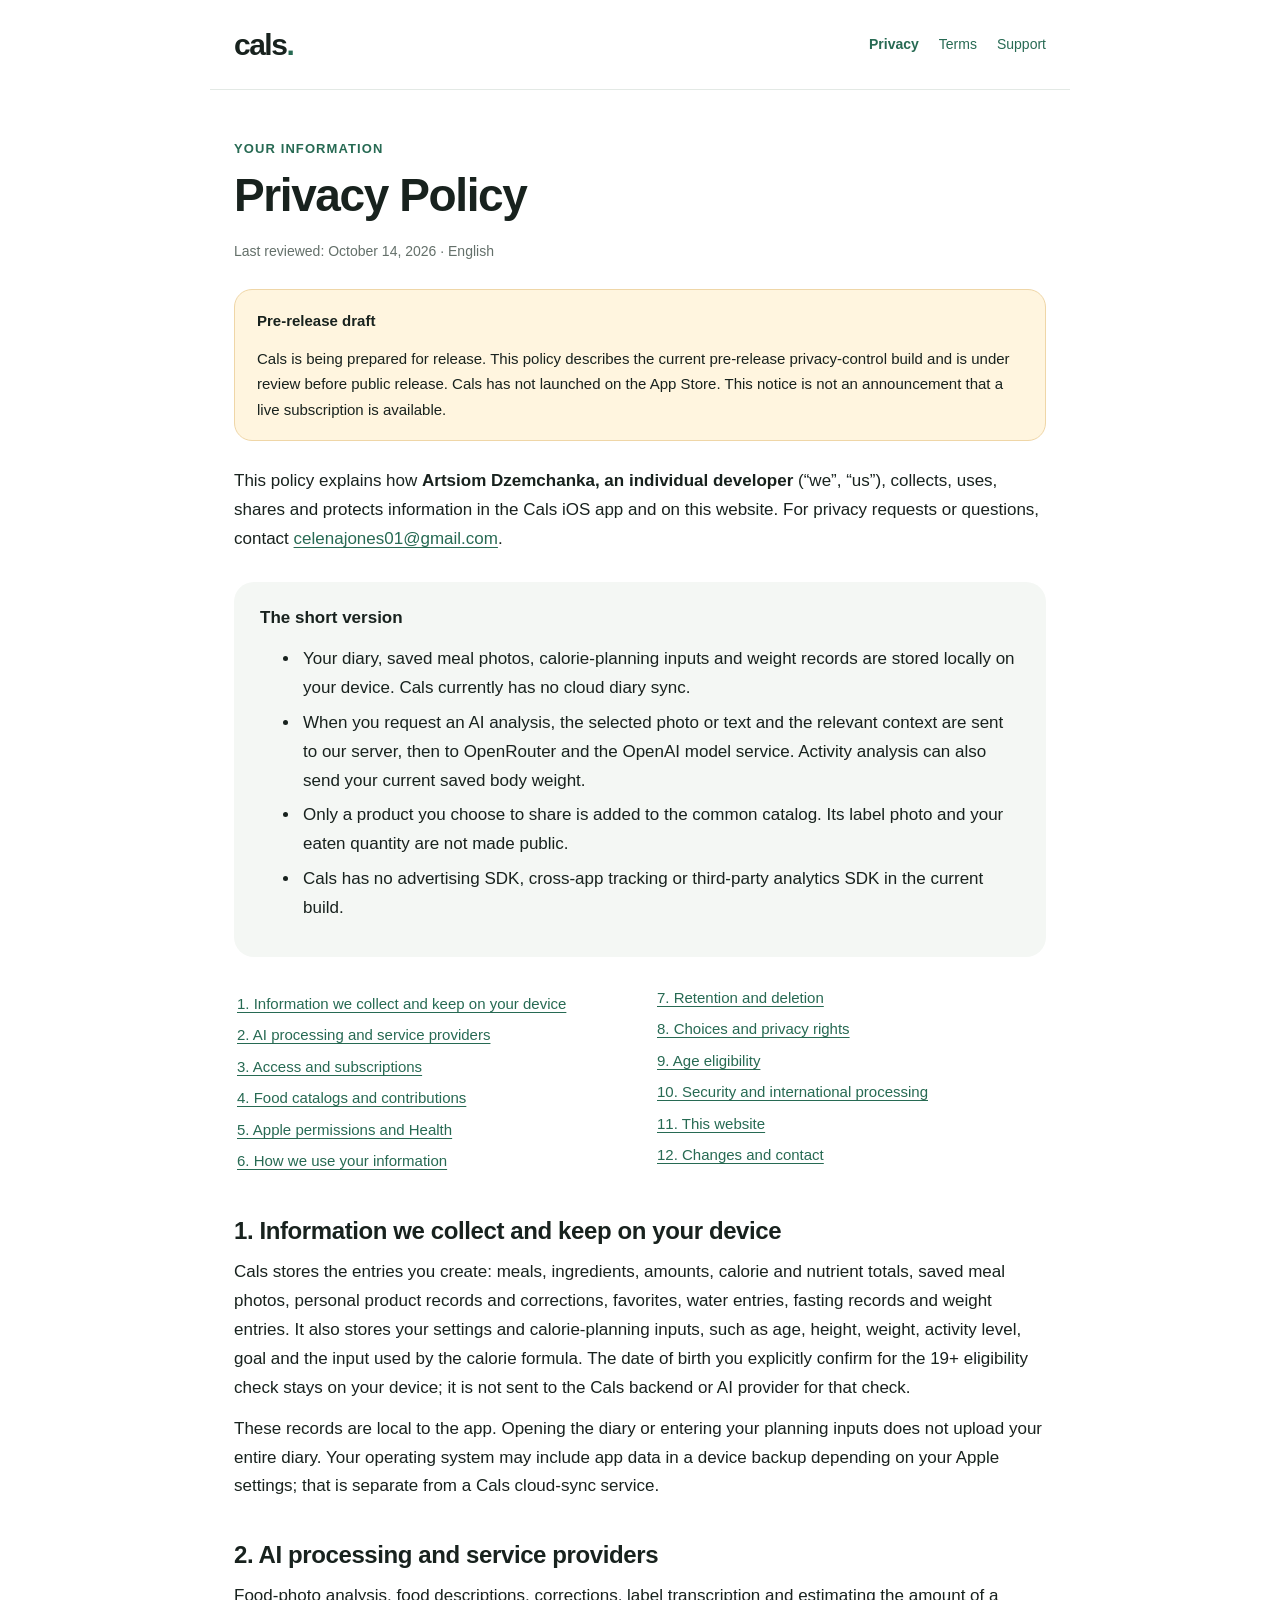
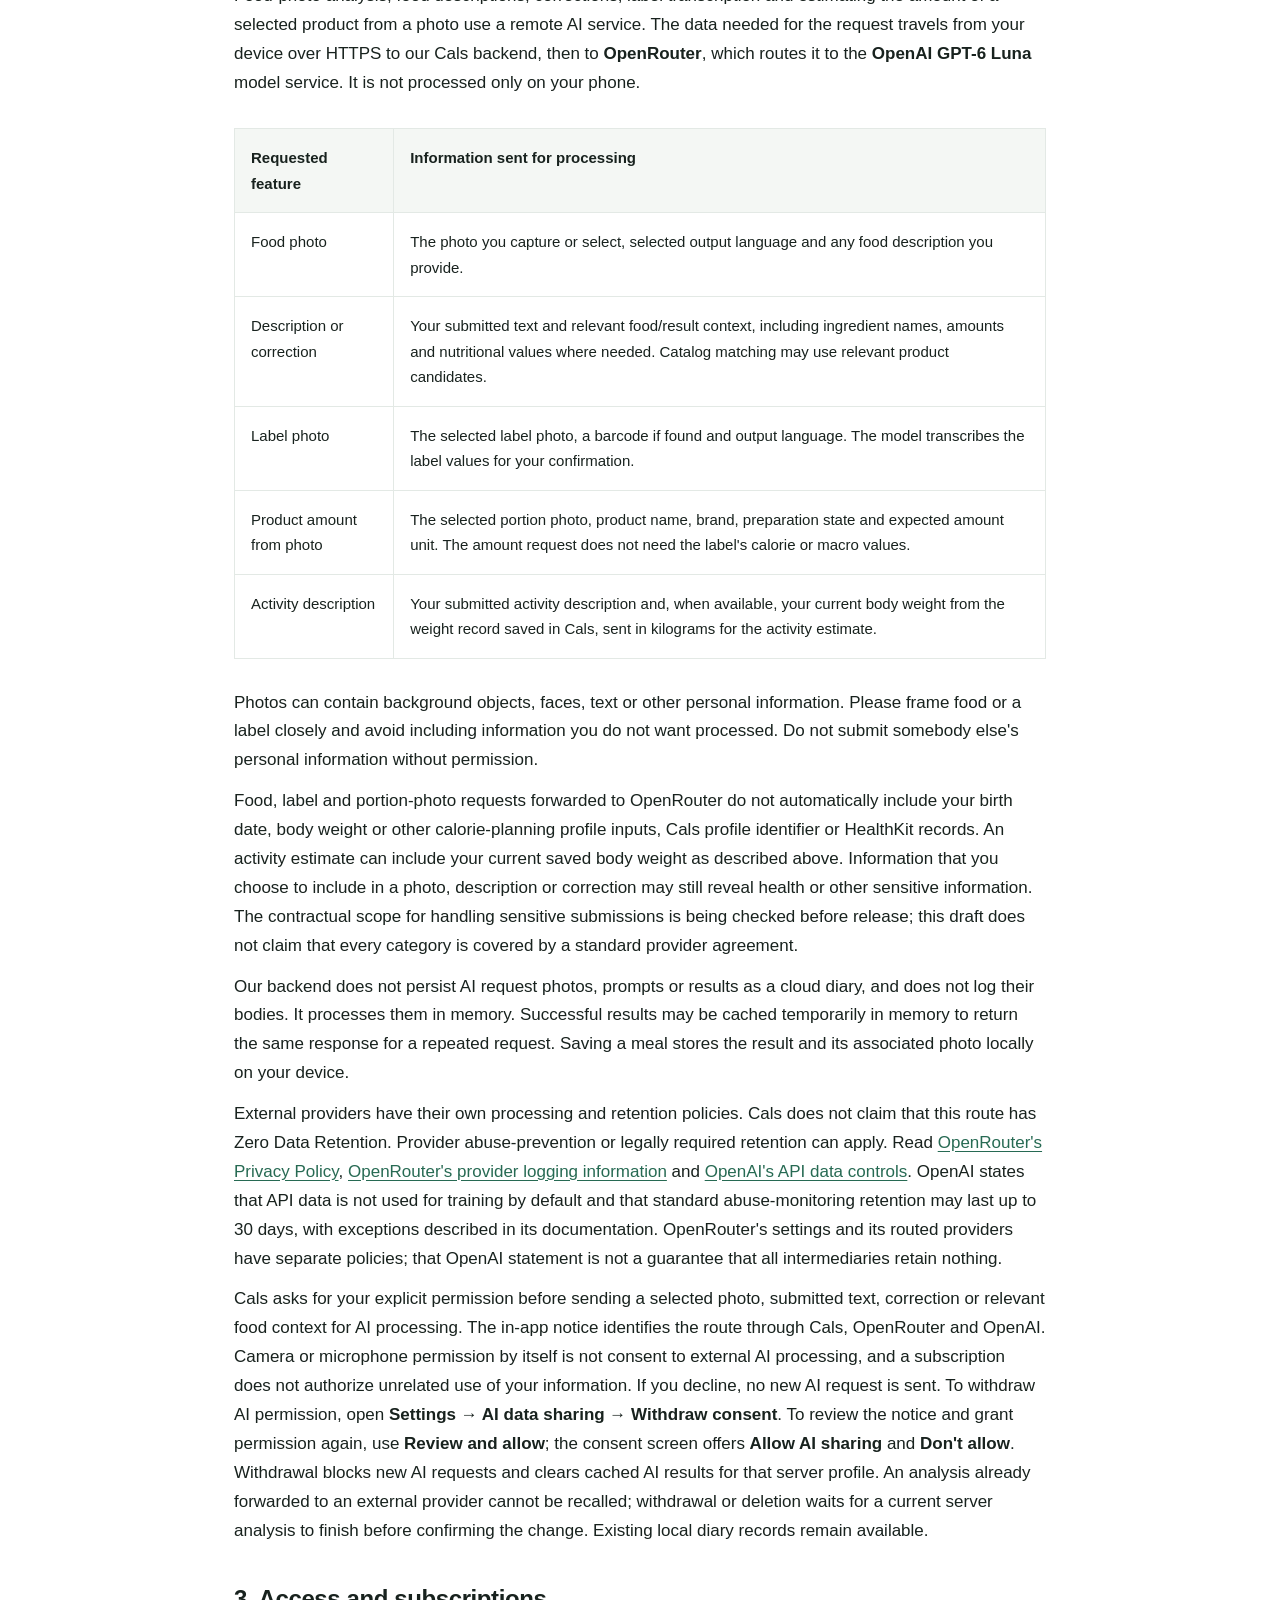
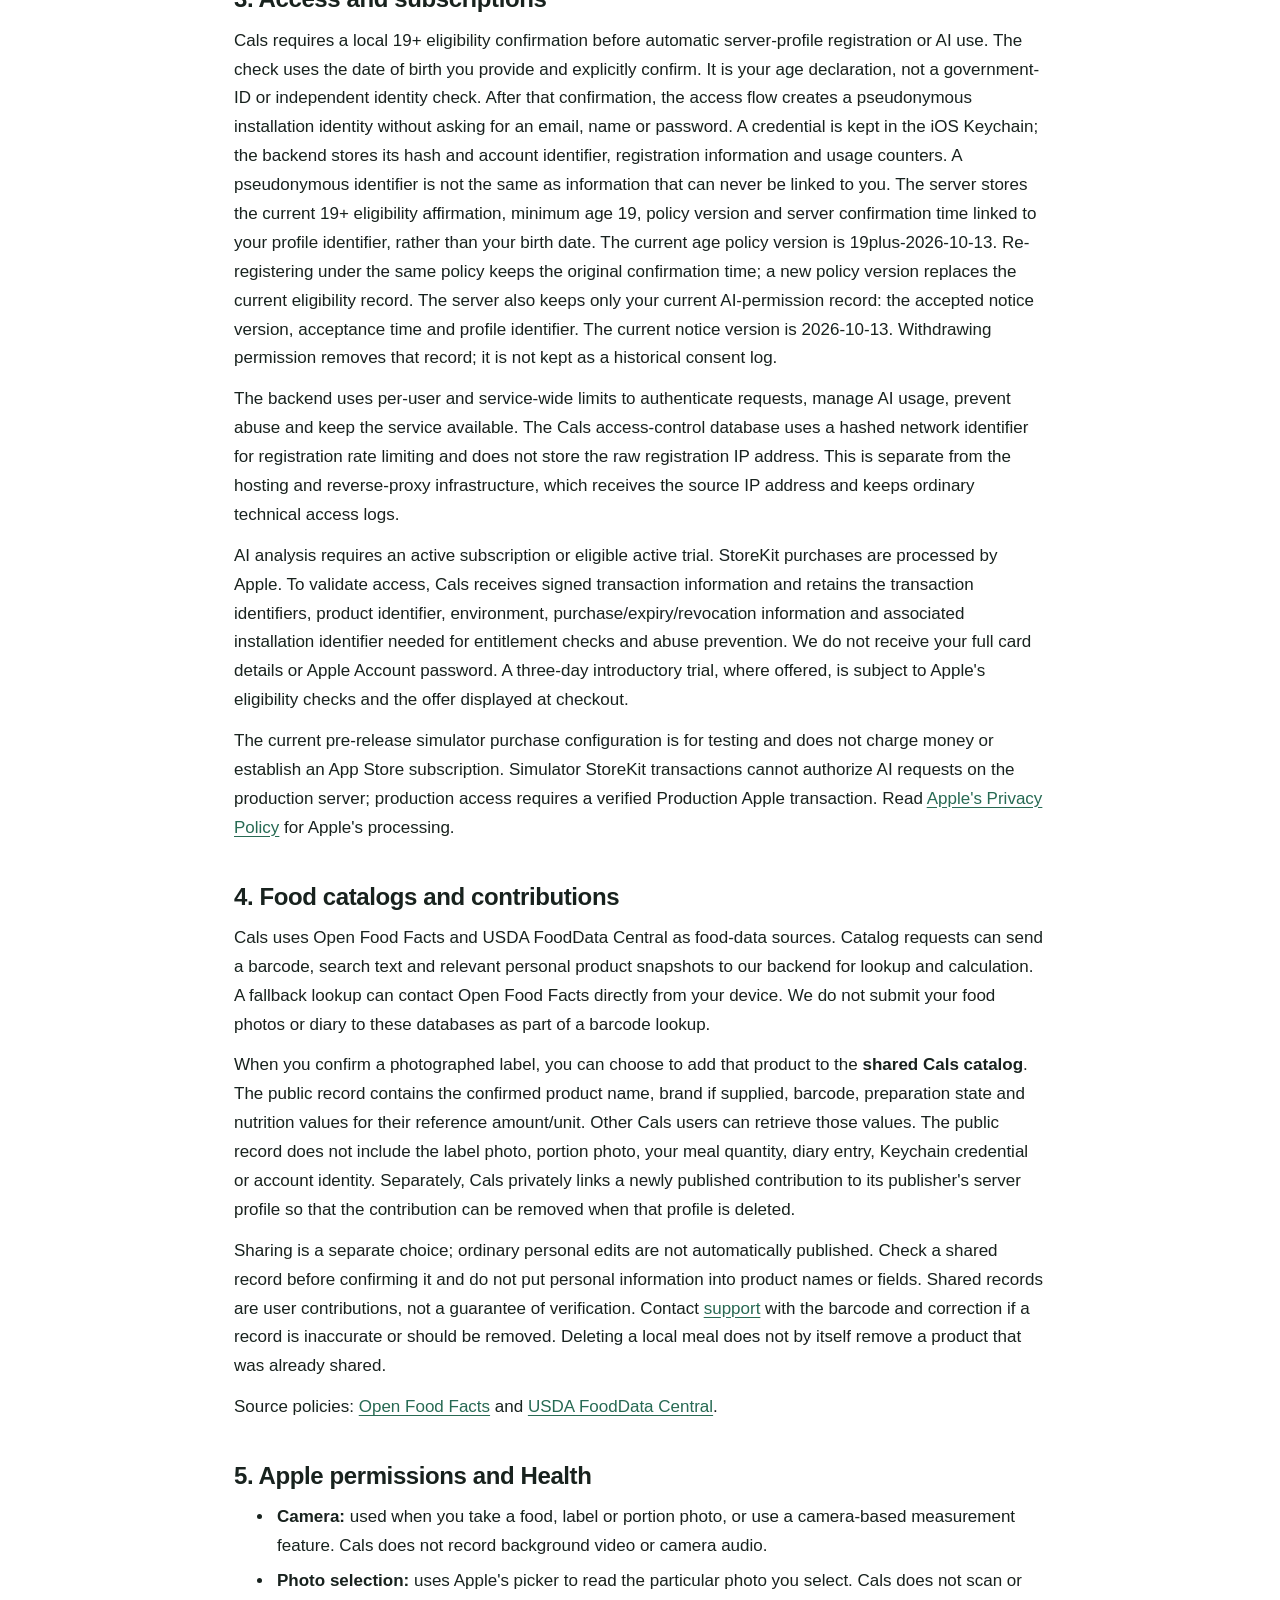
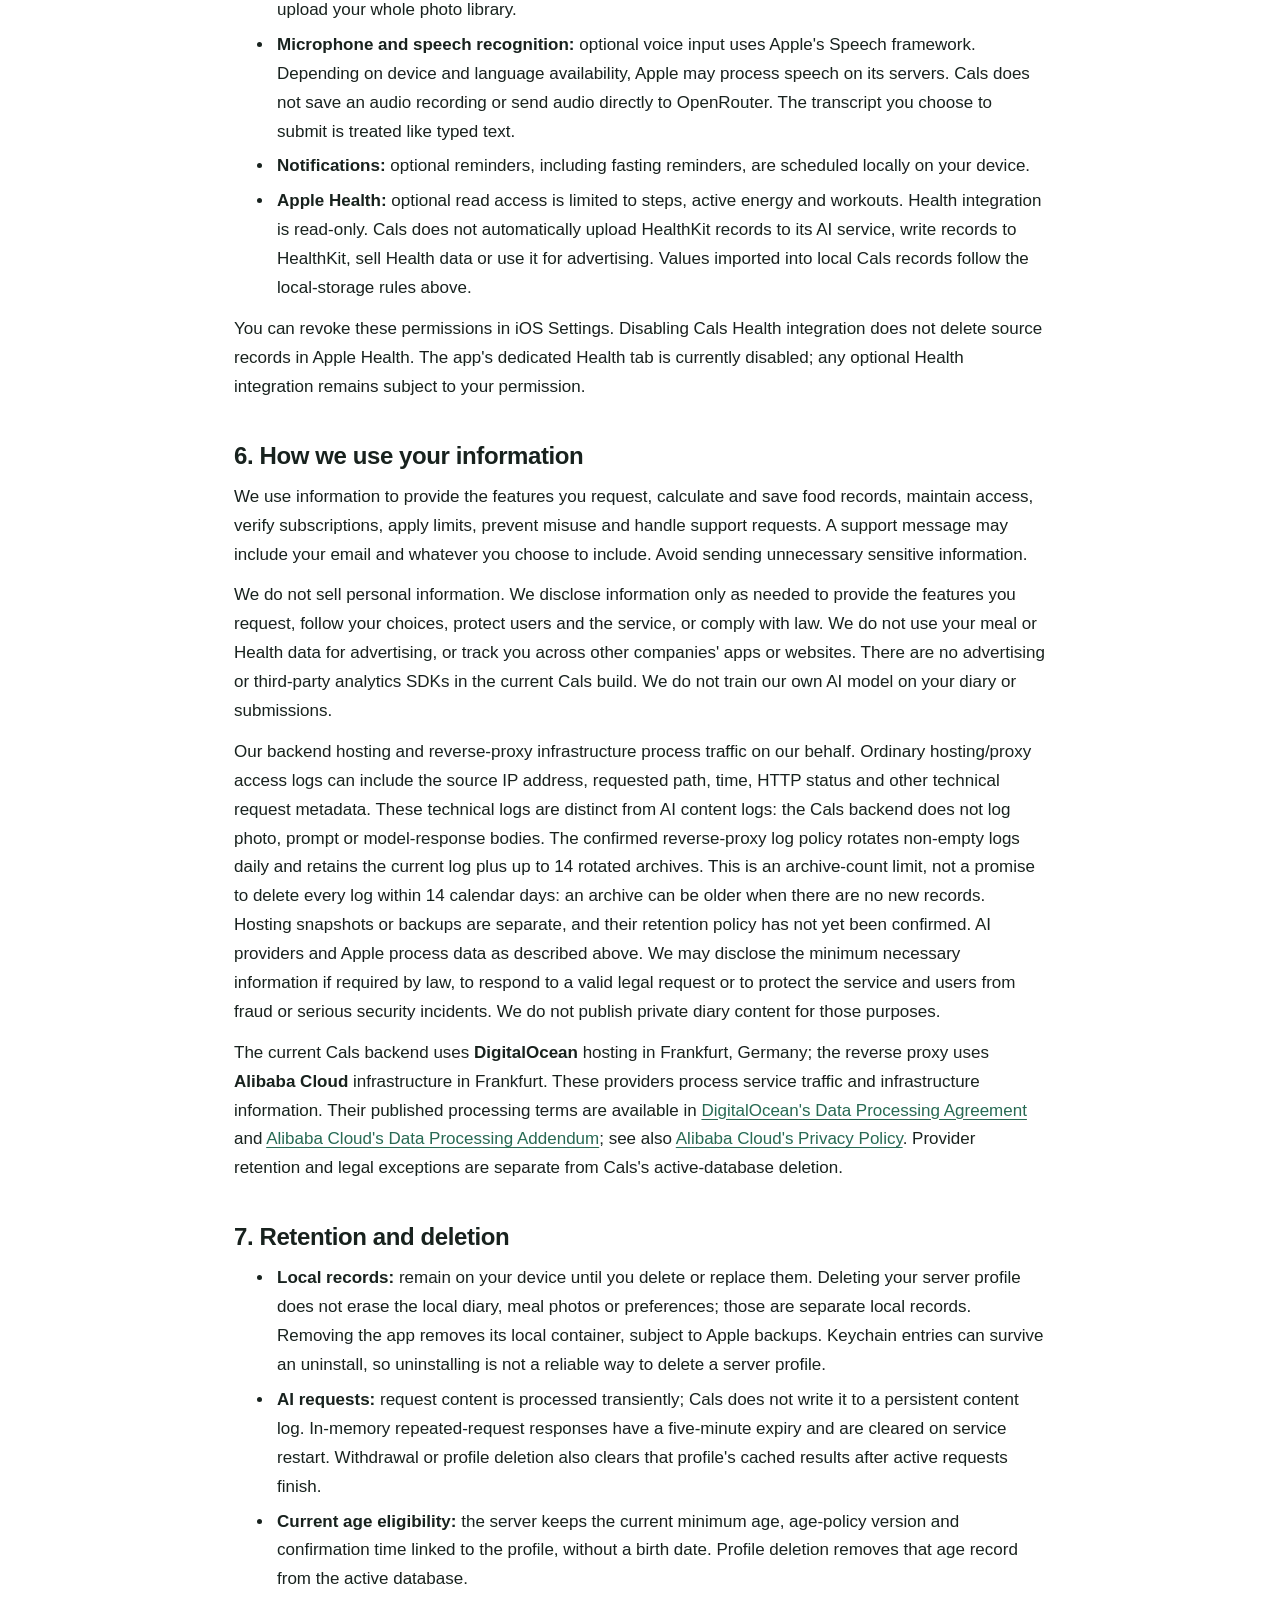
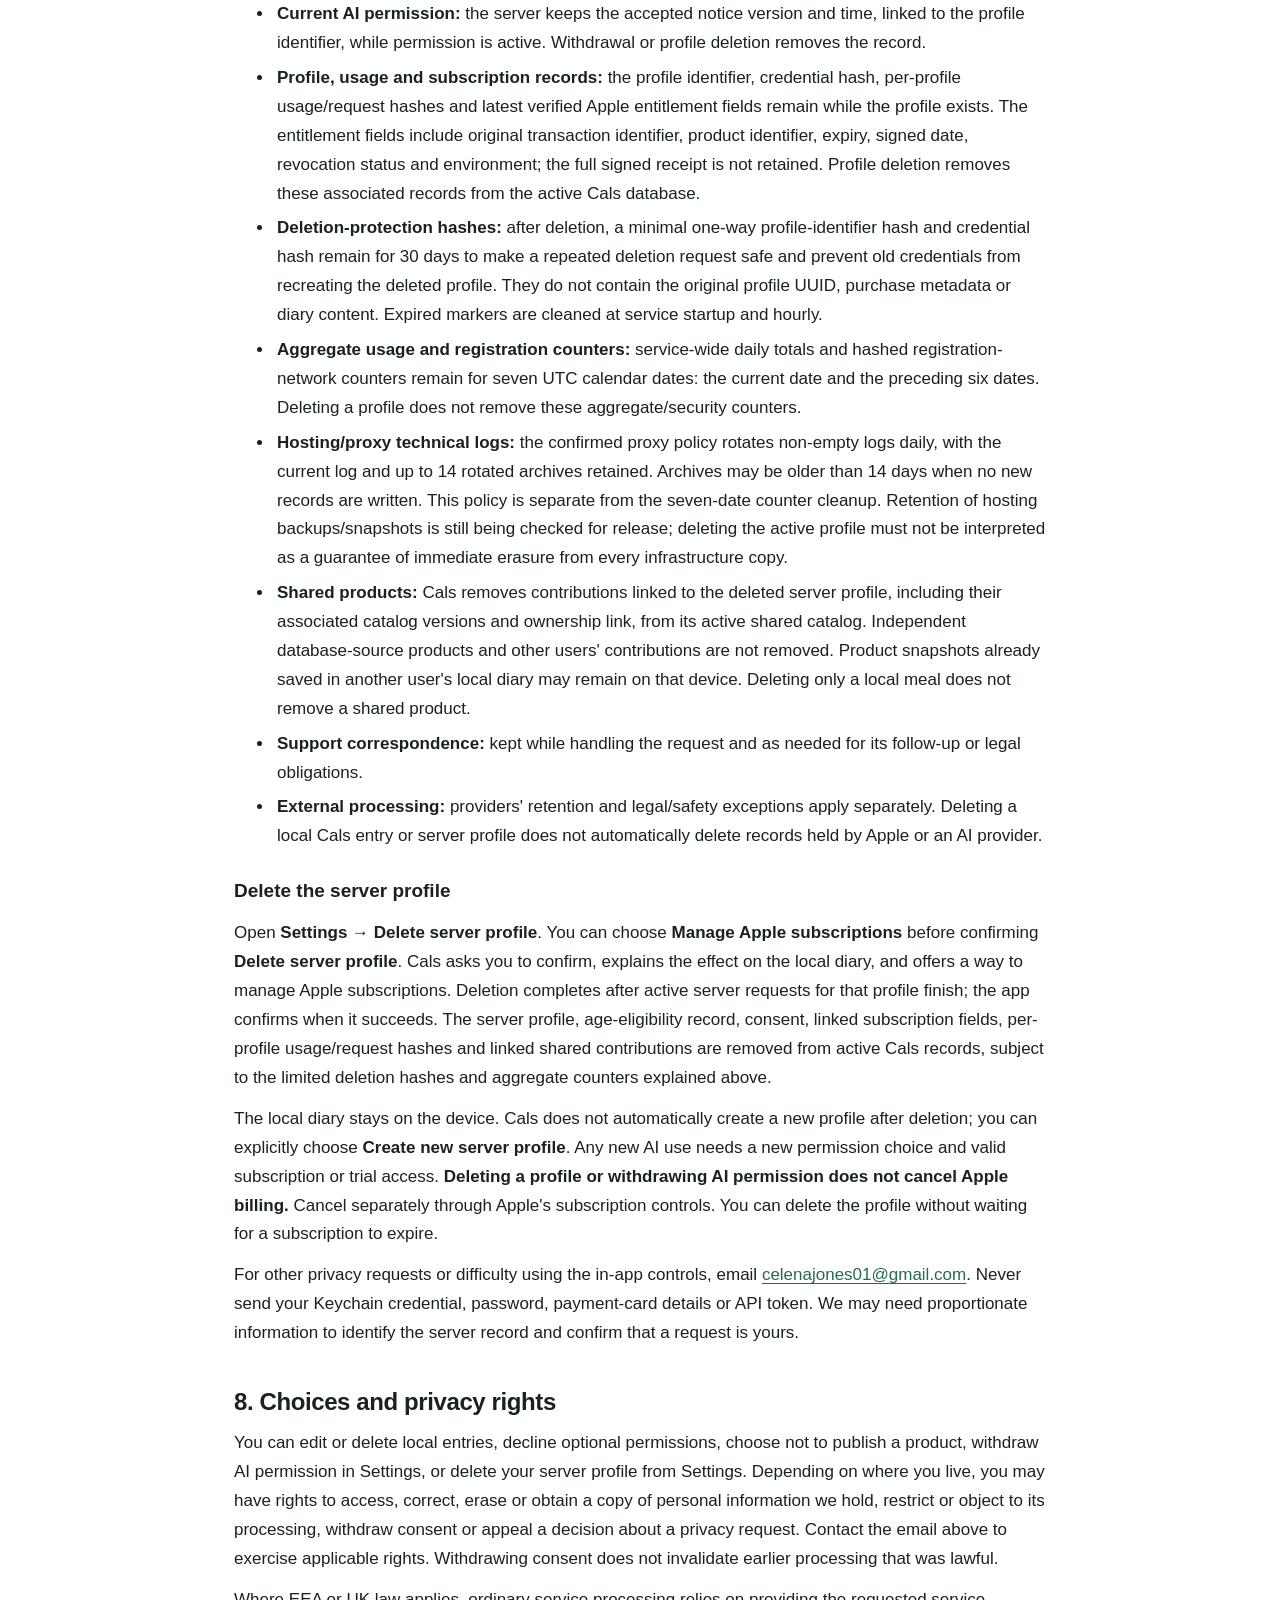
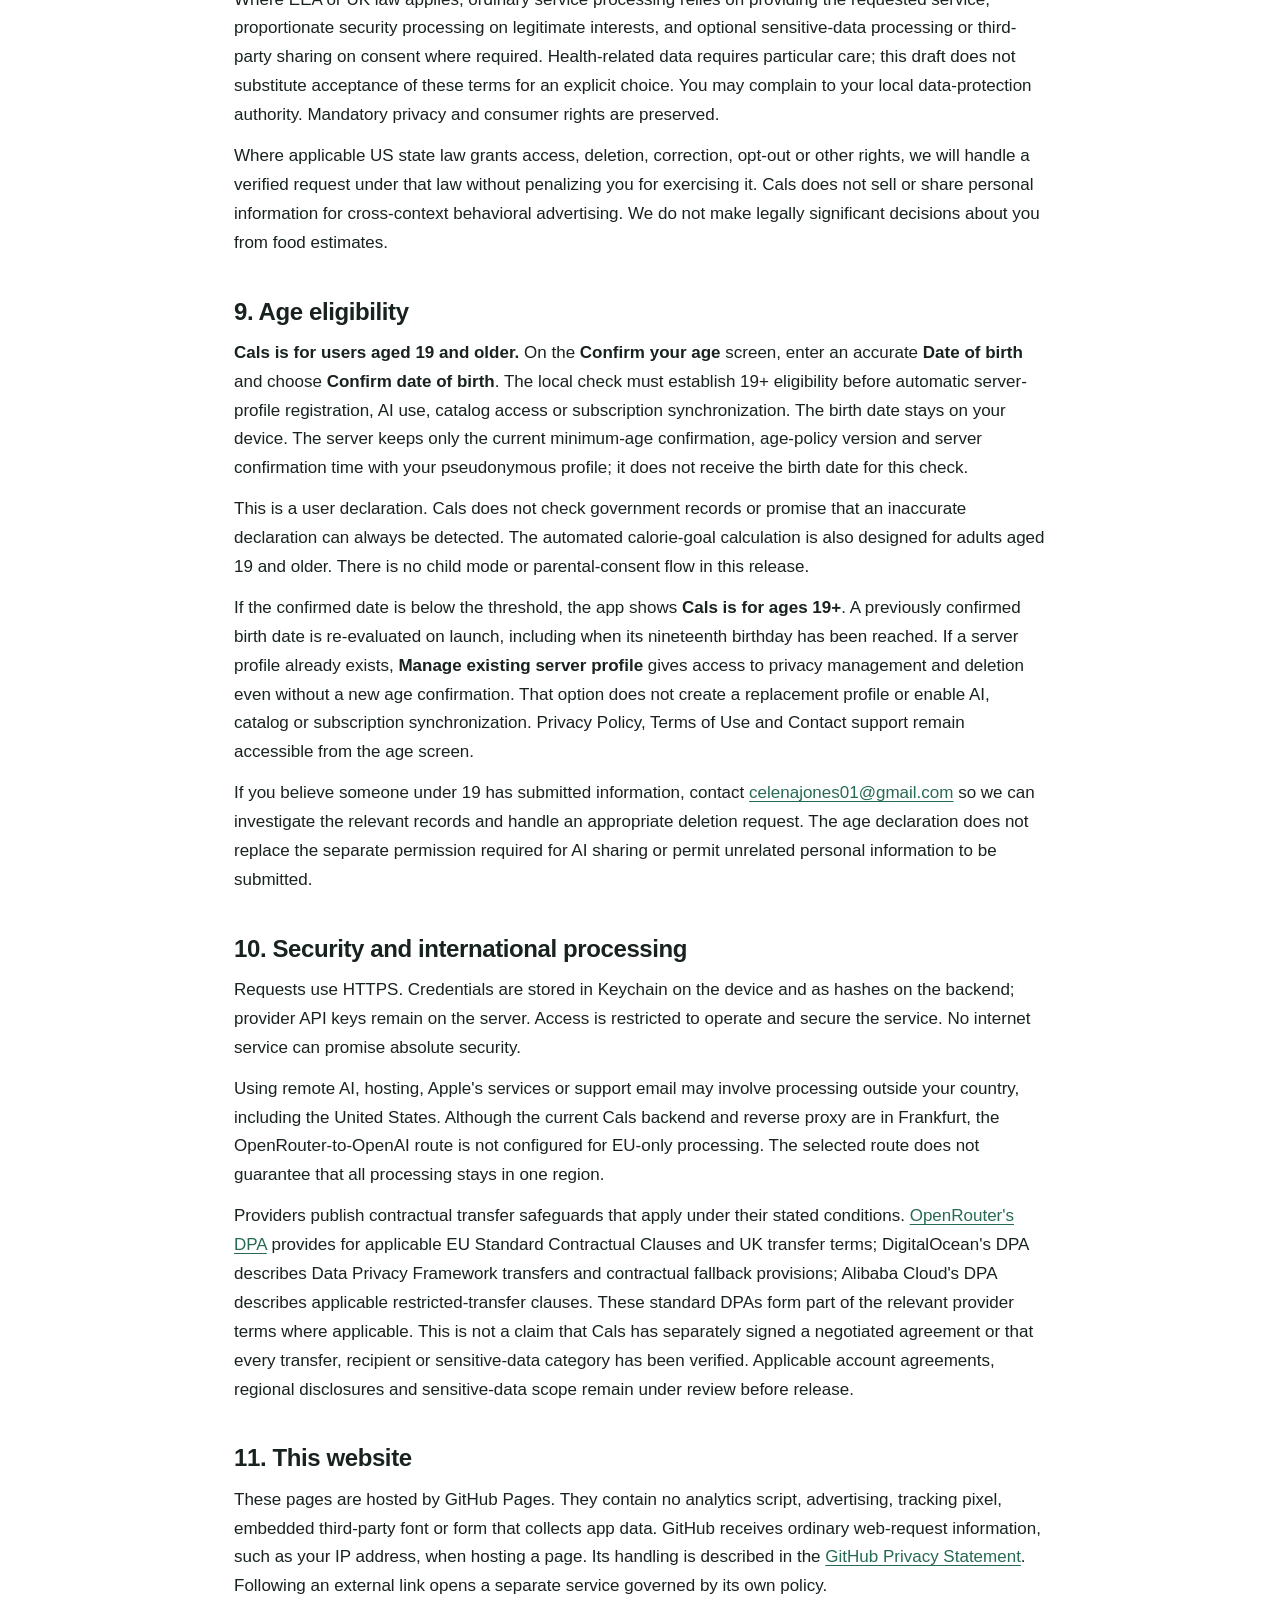
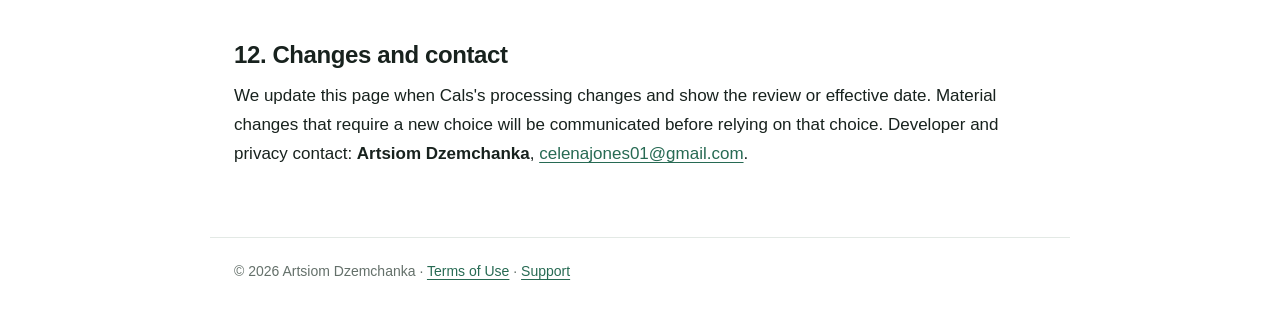
==== commit 9bd1b3a5: "Clarify individual developer and reuse released-app legal approach" ====
--- a/privacy.html
+++ b/privacy.html
@@ -11,16 +11,16 @@
 <header><a class="brand" href="index.html">cals<span>.</span></a><nav aria-label="Main"><a href="privacy.html" aria-current="page">Privacy</a><a href="terms.html">Terms</a><a href="support.html">Support</a></nav></header>
 <main id="main">
 <p class="eyebrow">Your information</p><h1>Privacy Policy</h1>
-<p class="meta">Last reviewed: October 13, 2026 · English</p>
+<p class="meta">Last reviewed: October 14, 2026 · English</p>
 <div class="notice"><strong>Pre-release draft</strong><p>Cals is being prepared for release. This policy describes the current pre-release privacy-control build and is under review before public release. Cals has not launched on the App Store. This notice is not an announcement that a live subscription is available.</p></div>
-<p>This policy explains how Artsiom Dzemchanka, the developer of Cals (“we”, “us”), handles information in the Cals iOS app and on this legal website. Contact us at <a href="mailto:celenajones01@gmail.com">celenajones01@gmail.com</a>.</p>
+<p>This policy explains how <strong>Artsiom Dzemchanka, an individual developer</strong> (“we”, “us”), collects, uses, shares and protects information in the Cals iOS app and on this website. For privacy requests or questions, contact <a href="mailto:celenajones01@gmail.com">celenajones01@gmail.com</a>.</p>
 <div class="summary"><p><strong>The short version</strong></p><ul><li>Your diary, saved meal photos, calorie-planning inputs and weight records are stored locally on your device. Cals currently has no cloud diary sync.</li><li>When you request an AI analysis, the selected photo or text and the relevant context are sent to our server, then to OpenRouter and the OpenAI model service. Activity analysis can also send your current saved body weight.</li><li>Only a product you choose to share is added to the common catalog. Its label photo and your eaten quantity are not made public.</li><li>Cals has no advertising SDK, cross-app tracking or third-party analytics SDK in the current build.</li></ul></div>
-<ul class="toc" aria-label="Contents"><li><a href="#local">1. Information kept on your device</a></li><li><a href="#ai">2. AI requests and providers</a></li><li><a href="#access">3. Access and subscriptions</a></li><li><a href="#catalog">4. Food catalogs and contributions</a></li><li><a href="#permissions">5. Apple permissions and Health</a></li><li><a href="#use">6. How we use and disclose data</a></li><li><a href="#retention">7. Retention and deletion</a></li><li><a href="#rights">8. Choices and privacy rights</a></li><li><a href="#children">9. Age eligibility</a></li><li><a href="#transfers">10. Security and international processing</a></li><li><a href="#website">11. This website</a></li><li><a href="#changes">12. Changes and contact</a></li></ul>
-<section id="local"><h2>1. Information kept on your device</h2>
+<ul class="toc" aria-label="Contents"><li><a href="#local">1. Information we collect and keep on your device</a></li><li><a href="#ai">2. AI processing and service providers</a></li><li><a href="#access">3. Access and subscriptions</a></li><li><a href="#catalog">4. Food catalogs and contributions</a></li><li><a href="#permissions">5. Apple permissions and Health</a></li><li><a href="#use">6. How we use your information</a></li><li><a href="#retention">7. Retention and deletion</a></li><li><a href="#rights">8. Choices and privacy rights</a></li><li><a href="#children">9. Age eligibility</a></li><li><a href="#transfers">10. Security and international processing</a></li><li><a href="#website">11. This website</a></li><li><a href="#changes">12. Changes and contact</a></li></ul>
+<section id="local"><h2>1. Information we collect and keep on your device</h2>
 <p>Cals stores the entries you create: meals, ingredients, amounts, calorie and nutrient totals, saved meal photos, personal product records and corrections, favorites, water entries, fasting records and weight entries. It also stores your settings and calorie-planning inputs, such as age, height, weight, activity level, goal and the input used by the calorie formula. The date of birth you explicitly confirm for the 19+ eligibility check stays on your device; it is not sent to the Cals backend or AI provider for that check.</p>
 <p>These records are local to the app. Opening the diary or entering your planning inputs does not upload your entire diary. Your operating system may include app data in a device backup depending on your Apple settings; that is separate from a Cals cloud-sync service.</p>
 </section>
-<section id="ai"><h2>2. AI requests and providers</h2>
+<section id="ai"><h2>2. AI processing and service providers</h2>
 <p>Food-photo analysis, food descriptions, corrections, label transcription and estimating the amount of a selected product from a photo use a remote AI service. The data needed for the request travels from your device over HTTPS to our Cals backend, then to <strong>OpenRouter</strong>, which routes it to the <strong>OpenAI GPT-6 Luna</strong> model service. It is not processed only on your phone.</p>
 <div class="table-wrap"><table><thead><tr><th>Requested feature</th><th>Information sent for processing</th></tr></thead><tbody>
 <tr><td>Food photo</td><td>The photo you capture or select, selected output language and any food description you provide.</td></tr>
@@ -51,9 +51,9 @@
 <ul><li><strong>Camera:</strong> used when you take a food, label or portion photo, or use a camera-based measurement feature. Cals does not record background video or camera audio.</li><li><strong>Photo selection:</strong> uses Apple's picker to read the particular photo you select. Cals does not scan or upload your whole photo library.</li><li><strong>Microphone and speech recognition:</strong> optional voice input uses Apple's Speech framework. Depending on device and language availability, Apple may process speech on its servers. Cals does not save an audio recording or send audio directly to OpenRouter. The transcript you choose to submit is treated like typed text.</li><li><strong>Notifications:</strong> optional reminders, including fasting reminders, are scheduled locally on your device.</li><li><strong>Apple Health:</strong> optional read access is limited to steps, active energy and workouts. Health integration is read-only. Cals does not automatically upload HealthKit records to its AI service, write records to HealthKit, sell Health data or use it for advertising. Values imported into local Cals records follow the local-storage rules above.</li></ul>
 <p>You can revoke these permissions in iOS Settings. Disabling Cals Health integration does not delete source records in Apple Health. The app's dedicated Health tab is currently disabled; any optional Health integration remains subject to your permission.</p>
 </section>
-<section id="use"><h2>6. How we use and disclose information</h2>
+<section id="use"><h2>6. How we use your information</h2>
 <p>We use information to provide the features you request, calculate and save food records, maintain access, verify subscriptions, apply limits, prevent misuse and handle support requests. A support message may include your email and whatever you choose to include. Avoid sending unnecessary sensitive information.</p>
-<p>We do not sell your personal information, use your meal or Health data for advertising, or track you across other companies' apps or websites. There are no advertising or third-party analytics SDKs in the current Cals build. We do not train our own AI model on your diary or submissions.</p>
+<p>We do not sell personal information. We disclose information only as needed to provide the features you request, follow your choices, protect users and the service, or comply with law. We do not use your meal or Health data for advertising, or track you across other companies' apps or websites. There are no advertising or third-party analytics SDKs in the current Cals build. We do not train our own AI model on your diary or submissions.</p>
 <p>Our backend hosting and reverse-proxy infrastructure process traffic on our behalf. Ordinary hosting/proxy access logs can include the source IP address, requested path, time, HTTP status and other technical request metadata. These technical logs are distinct from AI content logs: the Cals backend does not log photo, prompt or model-response bodies. The confirmed reverse-proxy log policy rotates non-empty logs daily and retains the current log plus up to 14 rotated archives. This is an archive-count limit, not a promise to delete every log within 14 calendar days: an archive can be older when there are no new records. Hosting snapshots or backups are separate, and their retention policy has not yet been confirmed. AI providers and Apple process data as described above. We may disclose the minimum necessary information if required by law, to respond to a valid legal request or to protect the service and users from fraud or serious security incidents. We do not publish private diary content for those purposes.</p>
 <p>The current Cals backend uses <strong>DigitalOcean</strong> hosting in Frankfurt, Germany; the reverse proxy uses <strong>Alibaba Cloud</strong> infrastructure in Frankfurt. These providers process service traffic and infrastructure information. Their published processing terms are available in <a href="https://www.digitalocean.com/legal/data-processing-agreement">DigitalOcean's Data Processing Agreement</a> and <a href="https://www.alibabacloud.com/help/zh/legal/latest/fe2cxg">Alibaba Cloud's Data Processing Addendum</a>; see also <a href="https://www.alibabacloud.com/help/en/legal/latest/alibaba-cloud-international-website-privacy-policy">Alibaba Cloud's Privacy Policy</a>. Provider retention and legal exceptions are separate from Cals's active-database deletion.</p>
 </section>
